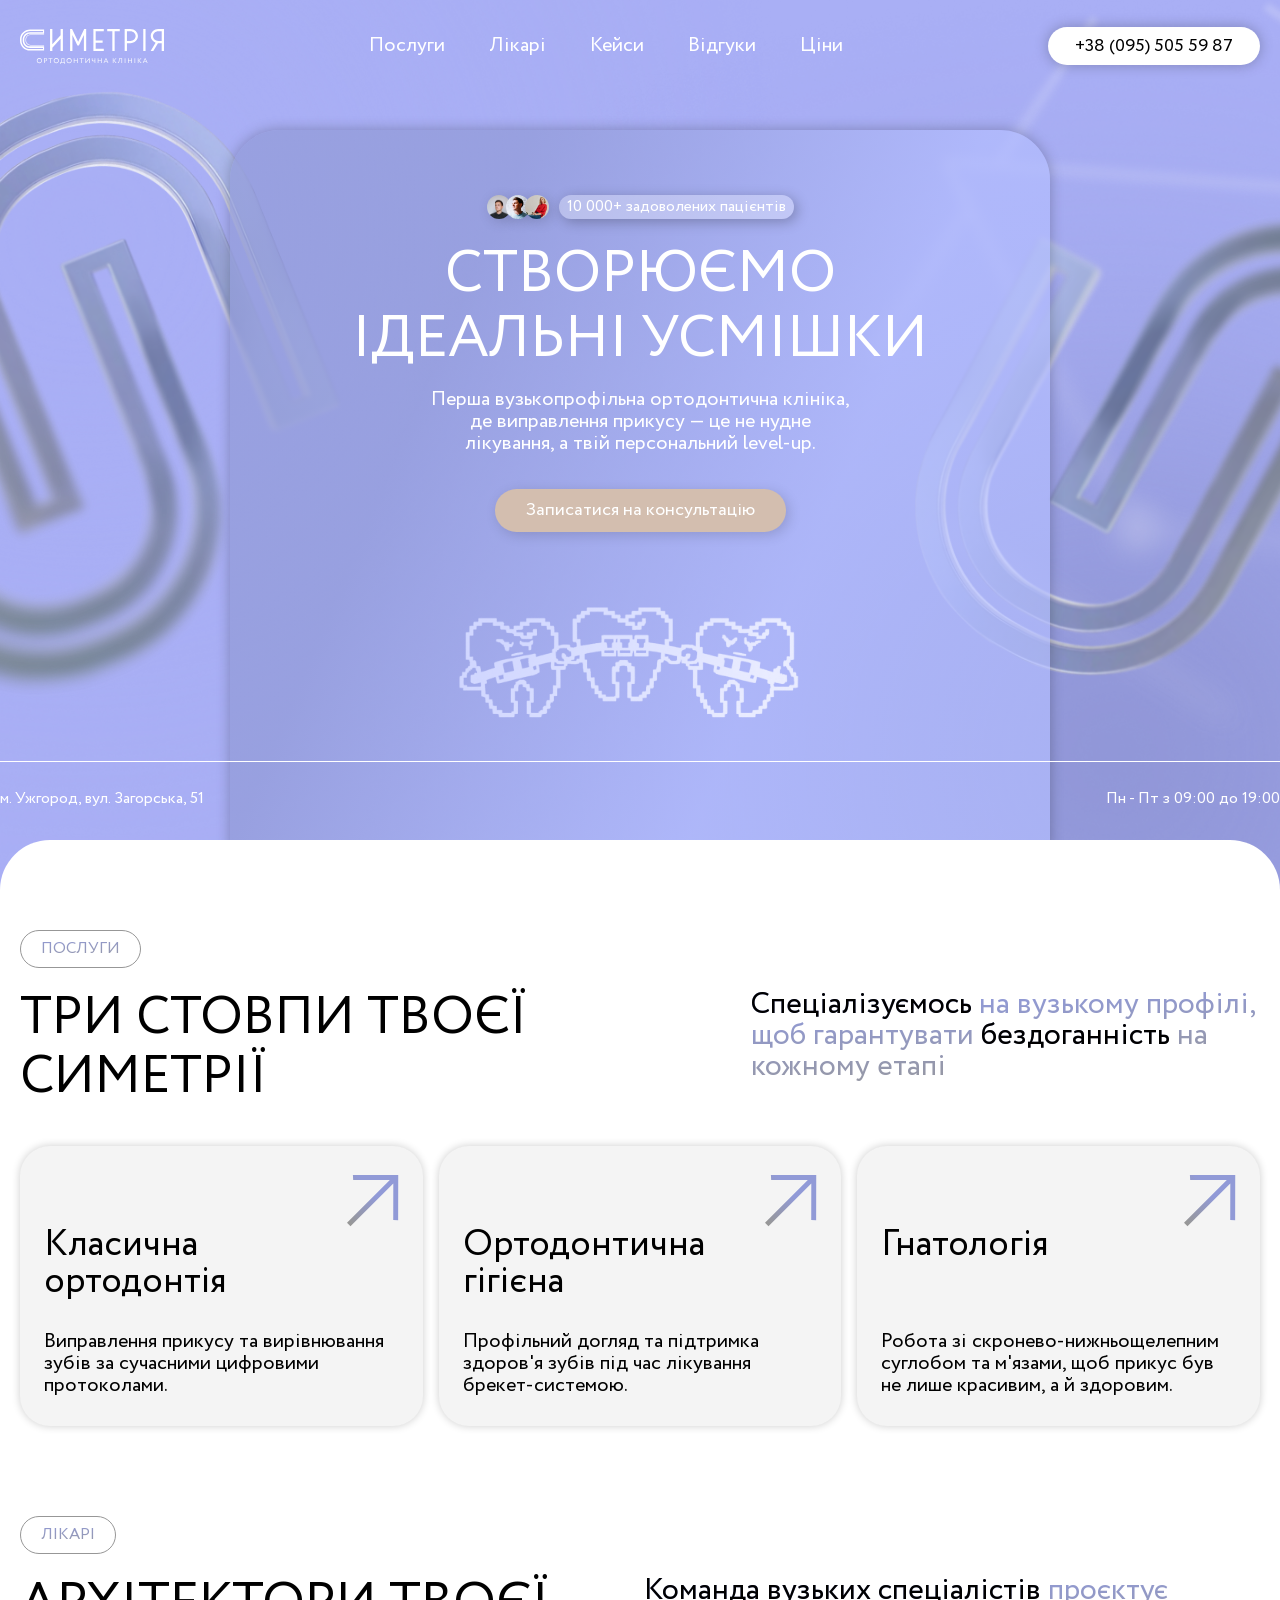
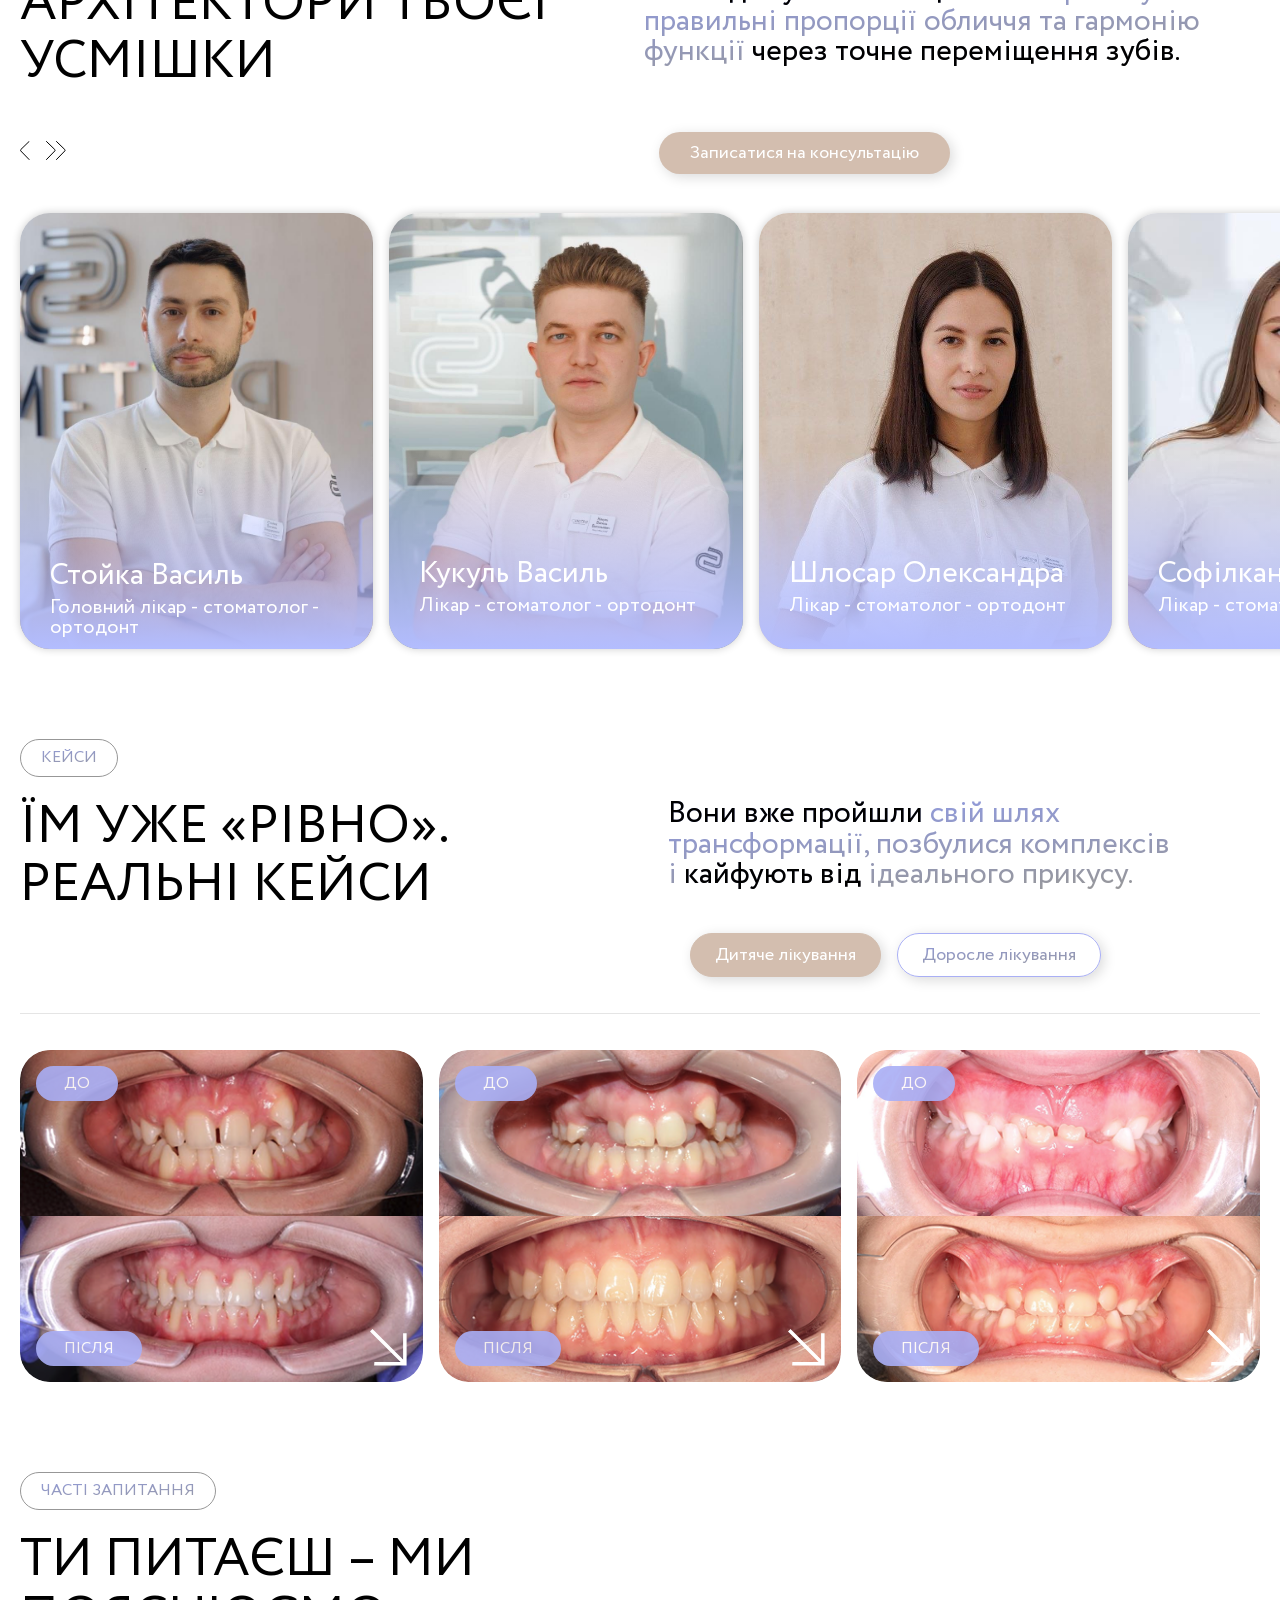
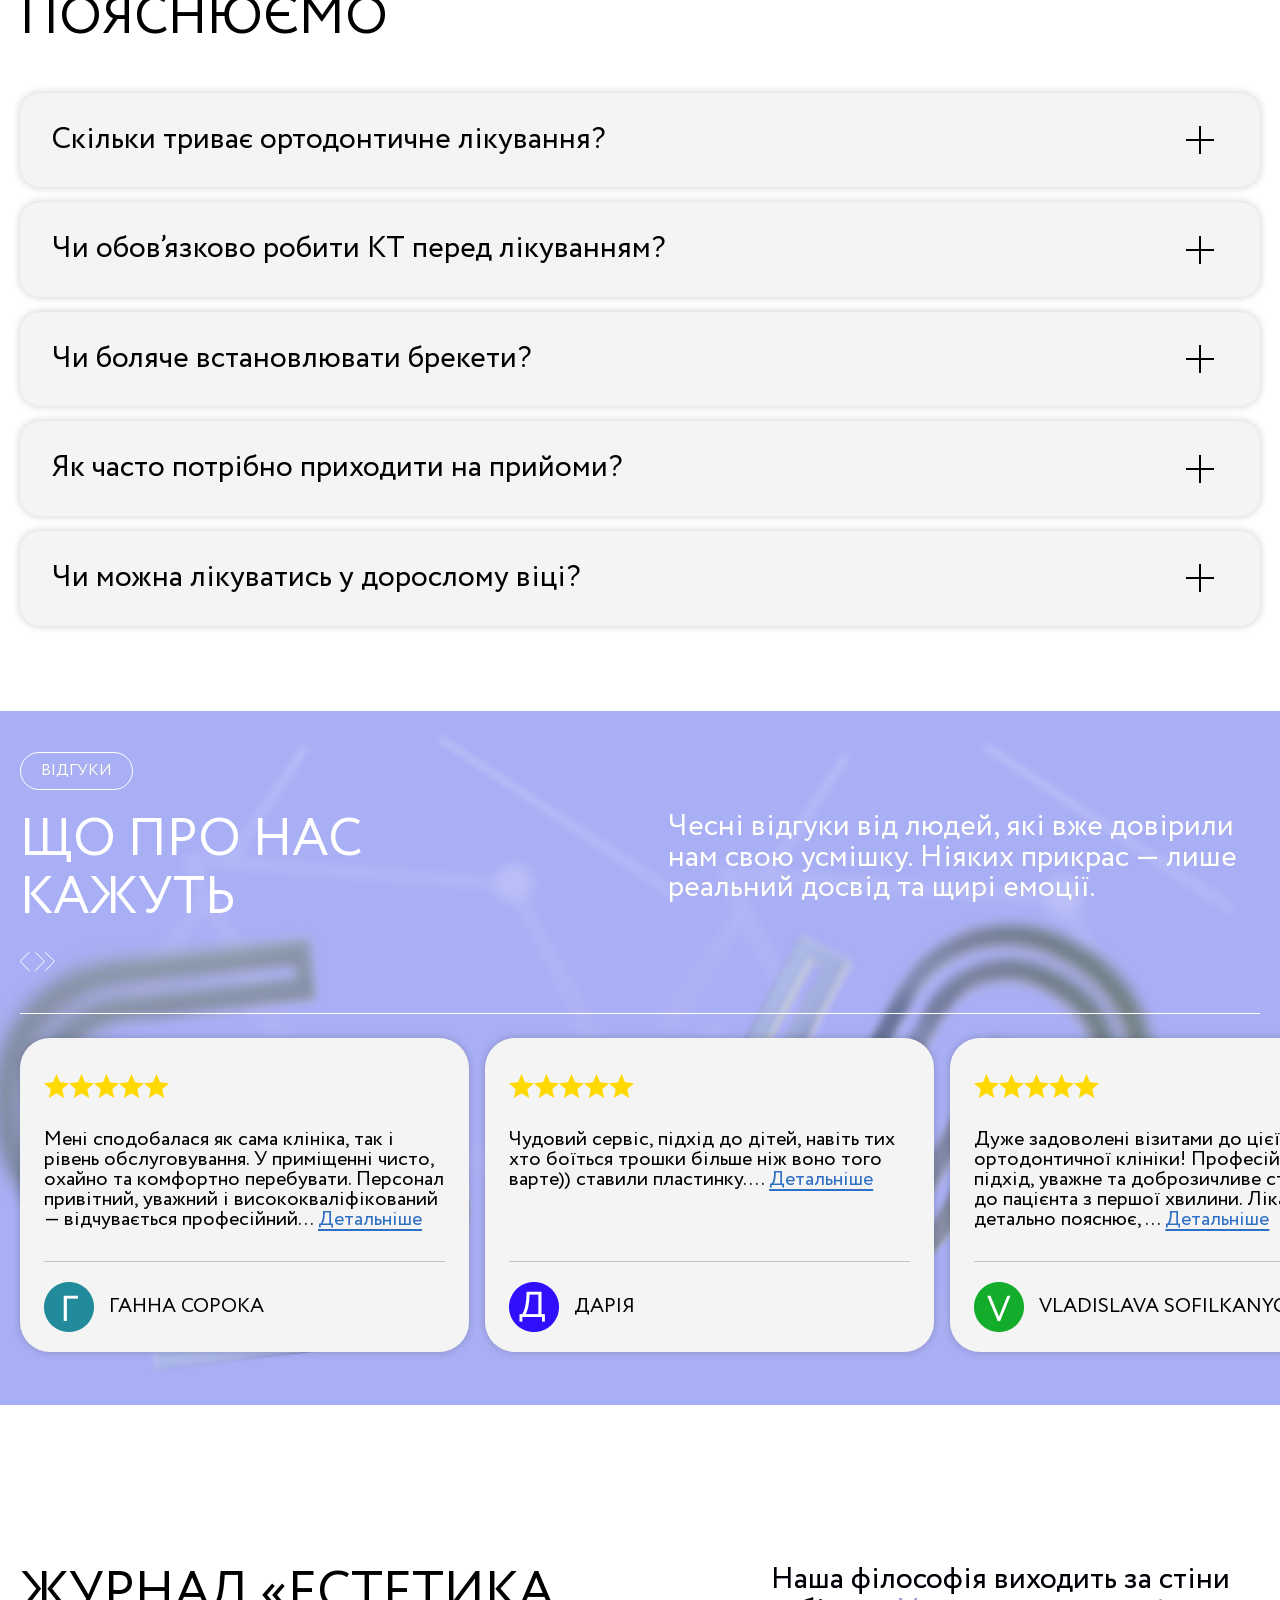
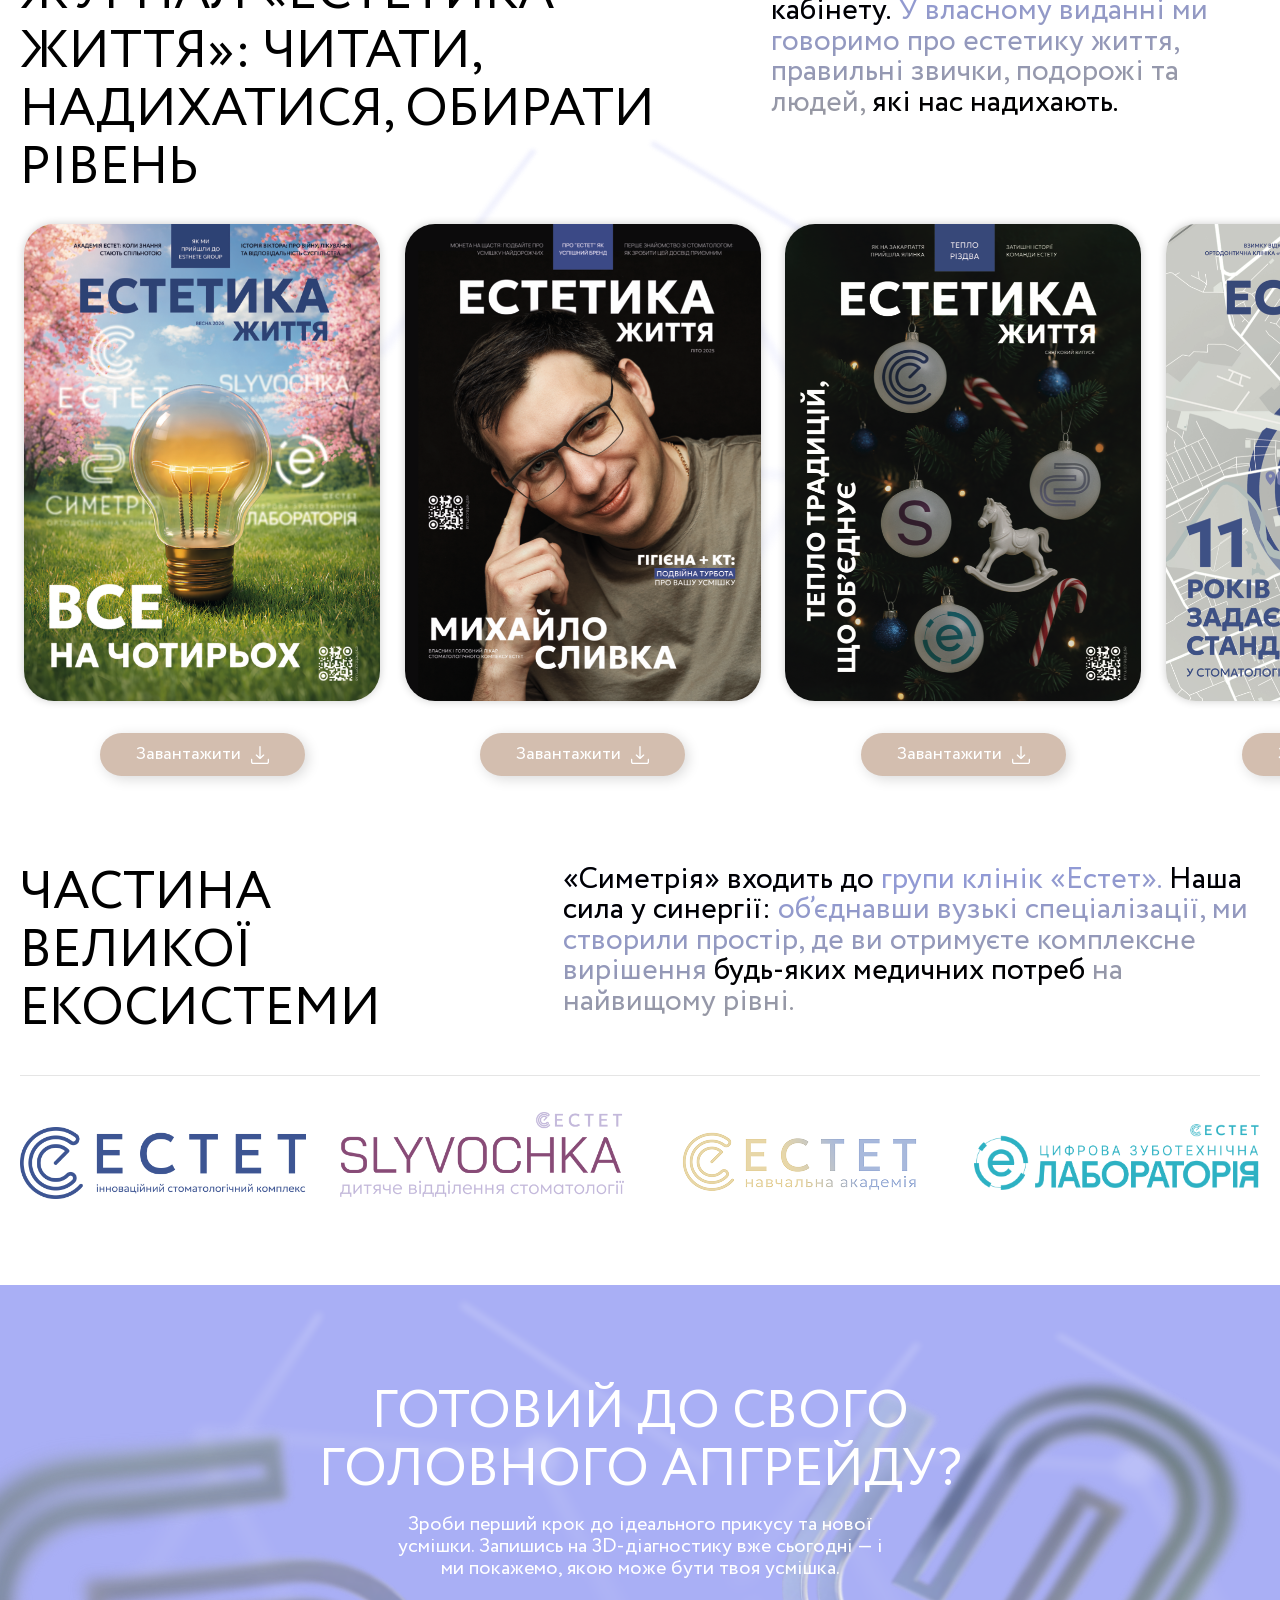
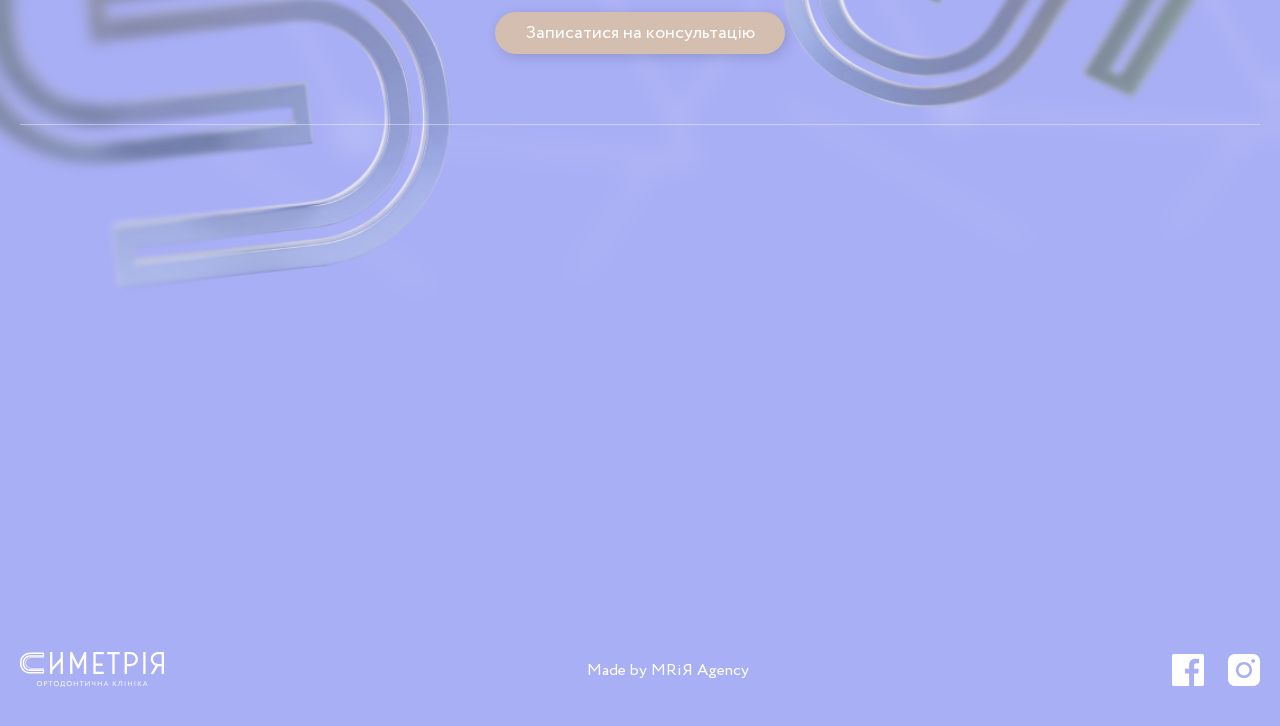
==== index.html @ a703fd83 "Add files via upload" ====
<!doctype html>
<html lang="en">

<head>
	<title>Симетрія | Головна</title>
	<meta charset="UTF-8">
	<meta name="format-detection" content="telephone=no">
	<!-- <style>body{opacity: 0;}</style> -->
	<link rel="stylesheet" href="css/style.min.css?_v=20260526150618">
	<link rel="shortcut icon" href="favicon.ico">
	<!-- <meta name="robots" content="noindex, nofollow"> -->
	<meta name="viewport" content="width=device-width, initial-scale=1.0">
</head>

<body>
	<div class="wrapper">
		<header class="header">
			<div class="header__container">
				<a href="#" class="header__logo">
					<img src="img/logo-header.svg" alt="logo" />
				</a>
				<div class="header__menu menu">
					<button type="button" class="menu__icon icon-menu"><span></span></button>
					<nav class="menu__body">
						<img src="img/header-decor1.png" alt="image" class="menu__decor" />
						<img src="img/header-decor2.png" alt="image" class="menu__decor2" />
						<div class="menu__mob-wrapper">
							<ul class="menu__list">
								<li class="menu__item">
									<a href="#" data-goto=".services" class="menu__link">Послуги</a>
								</li>
								<li class="menu__item">
									<a href="#" data-goto=".doctrs" class="menu__link">Лікарі</a>
								</li>
								<li class="menu__item">
									<a href="#" data-goto=".cases" class="menu__link">Кейси</a>
								</li>
								<li class="menu__item">
									<a href="#" data-goto=".comments" class="menu__link">Відгуки</a>
								</li>
								<li class="menu__item">
									<a href="price.html" class="menu__link">Ціни</a>
								</li>
							</ul>
							<img src="img/teeth.png" alt="image" class="menu__decor3" />
							<div class="menu__info">
								<span>м. Ужгород, вул. Загорська, 51 </span>
								<span>Пн - Пт з 09:00 до 19:00</span>
							</div>
						</div>
					</nav>
				</div>
				<a href="tel:+380955055987" class="header__call">+38 (095) 505 59 87</a>
			</div>
		</header>

		<main class="page">
			<section class="hero">
				<img src="img/hero-decor1-pc.png" alt="image" class="hero__decor1" />
				<img src="img/hero-decor2-pc.png" alt="image" class="hero__decor2" />
				<img src="img/header-decor1.png" alt="image" class="menu__decor" />
				<img src="img/header-decor2.png" alt="image" class="menu__decor2" />
				<div class="hero__container">
					<div class="hero__info info-hero">
						<div class="info-hero__actions">
							<div class="info-hero__icons">
								<img src="img/hero-avatar1.jpg" alt="avatar" class="info-hero__avatars" />
								<img src="img/hero-avatar2.jpg" alt="avatar" class="info-hero__avatars" />
								<img src="img/hero-avatar3.jpg" alt="avatar" class="info-hero__avatars" />
							</div>
							<div class="info-hero__label">
								10 000+ задоволених пацієнтів
							</div>
						</div>
						<div class="hero__titles">
							<h1 class="hero__title">СТворюємо ідеальні усмішки</h1>
							<p class="hero__descriptions">
								Перша вузькопрофільна ортодонтична клініка, де виправлення
								прикусу — це не нудне лікування, а твій персональний level-up.
							</p>
						</div>
						<a href="" data-popup="#popup" class="hero__btn btn">Записатися на консультацію</a>
						<img src="img/teeth.png" alt="image" class="hero__teeth" />
					</div>

					<div class="hero__about">
						<span>м. Ужгород, вул. Загорська, 51 </span>
						<span>Пн - Пт з 09:00 до 19:00</span>
					</div>
				</div>
			</section>
			<section id="services" class="services">
				<div class="services__container">
					<div class="services__titles titles-main">
						<div class="titles-main__left">
							<p class="titles-main__subtitle">ПОСЛУГИ</p>
						</div>
						<div class="titles-main__right">
							<h2 class="titles-main__title">три стовпи твоєї симетрії</h2>
							<p class="titles-main__descriptions services__descriptions">
								<span>Спеціалізуємось</span> на вузькому профілі, щоб
								гарантувати <span>бездоганність</span>
								на кожному етапі
							</p>
						</div>
					</div>
					<div class="services__items">
						<div class="services__item item-services arrow-link">
							<div class="item-services__arrow">
								<svg class="arrow-link__icon" xmlns="http://www.w3.org/2000/svg" width="52" height="52" viewBox="0 0 52 52" fill="none">
									<path class="arrow-link__path" d="M3.48113 51.2381L46.302 8.41716L46.2262 45.045L51.1441 45.3487L51.238 2.47955e-05L5.88932 0.0939077L6.19309 5.01185L42.8209 4.93602L-1.42021e-05 47.7569L3.48113 51.2381Z" />

									<defs>
										<linearGradient id="arrowGradient" x1="48.9893" y1="1.74878" x2="-0.782529" y2="43.7826" gradientUnits="userSpaceOnUse">
											<stop offset="0.429744" stop-color="#919AD7" />
											<stop offset="1" stop-color="#979797" />
										</linearGradient>
									</defs>
								</svg>
							</div>
							<div class="item-services__text">
								<h3 class="item-services__title">Класична ортодонтія</h3>
								<p class="item-services__descriptions">
									Виправлення прикусу та вирівнювання зубів за сучасними
									цифровими протоколами.
								</p>
							</div>
						</div>
						<div class="services__item item-services arrow-link">
							<div class="item-services__arrow">
								<svg class="arrow-link__icon" xmlns="http://www.w3.org/2000/svg" width="52" height="52" viewBox="0 0 52 52" fill="none">
									<path class="arrow-link__path" d="M3.48113 51.2381L46.302 8.41716L46.2262 45.045L51.1441 45.3487L51.238 2.47955e-05L5.88932 0.0939077L6.19309 5.01185L42.8209 4.93602L-1.42021e-05 47.7569L3.48113 51.2381Z" />

									<defs>
										<linearGradient id="arrowGradient" x1="48.9893" y1="1.74878" x2="-0.782529" y2="43.7826" gradientUnits="userSpaceOnUse">
											<stop offset="0.429744" stop-color="#919AD7" />
											<stop offset="1" stop-color="#979797" />
										</linearGradient>
									</defs>
								</svg>
							</div>
							<div class="item-services__text">
								<h3 class="item-services__title">Ортодонтична гігієна</h3>
								<p class="item-services__descriptions">
									Профільний догляд та підтримка здоров'я зубів під час
									лікування брекет-системою.
								</p>
							</div>
						</div>
						<div class="services__item item-services arrow-link">
							<div class="item-services__arrow">
								<svg class="arrow-link__icon" xmlns="http://www.w3.org/2000/svg" width="52" height="52" viewBox="0 0 52 52" fill="none">
									<path class="arrow-link__path" d="M3.48113 51.2381L46.302 8.41716L46.2262 45.045L51.1441 45.3487L51.238 2.47955e-05L5.88932 0.0939077L6.19309 5.01185L42.8209 4.93602L-1.42021e-05 47.7569L3.48113 51.2381Z" />

									<defs>
										<linearGradient id="arrowGradient" x1="48.9893" y1="1.74878" x2="-0.782529" y2="43.7826" gradientUnits="userSpaceOnUse">
											<stop offset="0.429744" stop-color="#919AD7" />
											<stop offset="1" stop-color="#979797" />
										</linearGradient>
									</defs>
								</svg>
							</div>
							<div class="item-services__text">
								<h3 class="item-services__title">Гнатологія</h3>
								<p class="item-services__descriptions">
									Робота зі скронево-нижньощелепним суглобом та м'язами, щоб
									прикус був не лише красивим, а й здоровим.
								</p>
							</div>
						</div>
					</div>
				</div>
			</section>
			<section class="doctrs">
				<div class="doctrs__container">
					<div class="doctrs__titles titles-main">
						<div class="titles-main__left">
							<p class="titles-main__subtitle">ЛІКАРІ</p>
						</div>
						<div class="titles-main__right">
							<h2 class="titles-main__title">Архітектори твоєї усмішки</h2>
							<p class="titles-main__descriptions doctrs__descriptions">
								<span>Команда вузьких спеціалістів</span> проєктує правильні
								пропорції обличчя та гармонію функції
								<span>через точне переміщення зубів.</span>
							</p>
						</div>
					</div>
					<div class="doctrs__actions actions-doctrs">
						<div class="actions-doctrs__navigations">
							<!-- Якщо потрібна навігація (ліворуч/праворуч) -->
							<button type="button" class="doctrs-button-prev slider-btn-prev">
								<svg xmlns="http://www.w3.org/2000/svg" width="10" height="19" viewBox="0 0 10 19" fill="none">
									<path d="M9.08564 18.5L0.783002 9.96014C0.397906 9.56405 0.406955 8.93072 0.803212 8.54579L9.08564 0.5" stroke="black" stroke-linecap="round" />
								</svg>
							</button>
							<button type="button" class="doctrs-button-next slider-btn-next">
								<svg xmlns="http://www.w3.org/2000/svg" width="10" height="19" viewBox="0 0 10 19" fill="none">
									<path d="M0.5 18.5L8.80264 9.96014C9.18773 9.56405 9.17868 8.93072 8.78243 8.54579L0.5 0.5" stroke="black" stroke-linecap="round" />
								</svg>
								<svg xmlns="http://www.w3.org/2000/svg" width="10" height="19" viewBox="0 0 10 19" fill="none">
									<path d="M0.5 18.5L8.80264 9.96014C9.18773 9.56405 9.17868 8.93072 8.78243 8.54579L0.5 0.5" stroke="black" stroke-linecap="round" />
								</svg>
							</button>
						</div>
						<div class="actions-doctrs__btns">
							<a href="" data-popup="#popup" class="actions-doctrs__btn btn">Записатися на консультацію</a>
						</div>
					</div>
					<!-- Оболонка слайдера -->
					<div class="doctrs__slider swiper">
						<!-- Частина слайдера, що рухається -->
						<div class="doctrs__wrapper swiper-wrapper">
							<!-- Слайд -->
							<div class="doctrs__slide slide-doctrs swiper-slide">
								<img src="img/slide-doctrs1.jpg" alt="image" class="slide-doctrs__img" />
								<div class="slide-doctrs__text slide-doctrs__text--bottom">
									<h3 class="slide-doctrs__name">Стойка Василь</h3>
									<p class="slide-doctrs__descriptions">
										Головний лікар - стоматолог - ортодонт
									</p>
								</div>
							</div>
							<!-- Слайд -->
							<div class="doctrs__slide slide-doctrs swiper-slide">
								<img src="img/slide-doctrs2.jpg" alt="image" class="slide-doctrs__img slide-doctrs--top" />
								<div class="slide-doctrs__text">
									<h3 class="slide-doctrs__name">Кукуль Василь</h3>
									<p class="slide-doctrs__descriptions">
										Лікар - стоматолог - ортодонт
									</p>
								</div>
							</div>
							<!-- Слайд -->
							<div class="doctrs__slide slide-doctrs swiper-slide">
								<img src="img/slide-doctrs3.jpg" alt="image" class="slide-doctrs__img slide-doctrs--scaled" />
								<div class="slide-doctrs__text">
									<h3 class="slide-doctrs__name">Шлосар Олександра</h3>
									<p class="slide-doctrs__descriptions">
										Лікар - стоматолог - ортодонт
									</p>
								</div>
							</div>
							<!-- Слайд -->
							<div class="doctrs__slide slide-doctrs swiper-slide">
								<img src="img/slide-doctrs4.jpg" alt="image" class="slide-doctrs__img slide-doctrs--scaled" />
								<div class="slide-doctrs__text">
									<h3 class="slide-doctrs__name">Софілканич Каміла</h3>
									<p class="slide-doctrs__descriptions">Лікар - стоматолог</p>
								</div>
							</div>
						</div>
					</div>
				</div>
			</section>
			<section class="cases">
				<div class="cases__container">
					<div class="cases__titles titles-main">
						<div class="titles-main__left">
							<p class="titles-main__subtitle">КЕЙСИ</p>
						</div>
						<div class="titles-main__right">
							<h2 class="titles-main__title">
								ЇМ уЖЕ «РІВНО». РЕАЛЬНІ КЕЙСИ
							</h2>
							<p class="titles-main__descriptions cases__descriptions">
								<span>Вони вже пройшли</span> свій шлях трансформації,
								позбулися комплексів <br />
								і <span>кайфують від</span> ідеального прикусу.
							</p>
						</div>
					</div>

					<div class="cases__actions actions-cases">
						<div class="actions-cases__navigations">
							<button type="button" class="cases-button-prev slider-btn-prev">
								<svg xmlns="http://www.w3.org/2000/svg" width="10" height="19" viewBox="0 0 10 19" fill="none">
									<path d="M9.08564 18.5L0.783002 9.96014C0.397906 9.56405 0.406955 8.93072 0.803212 8.54579L9.08564 0.5" stroke="black" stroke-linecap="round" />
								</svg>
							</button>
							<button type="button" class="cases-button-next slider-btn-next">
								<svg xmlns="http://www.w3.org/2000/svg" width="10" height="19" viewBox="0 0 10 19" fill="none">
									<path d="M0.5 18.5L8.80264 9.96014C9.18773 9.56405 9.17868 8.93072 8.78243 8.54579L0.5 0.5" stroke="black" stroke-linecap="round" />
								</svg>
								<svg xmlns="http://www.w3.org/2000/svg" width="10" height="19" viewBox="0 0 10 19" fill="none">
									<path d="M0.5 18.5L8.80264 9.96014C9.18773 9.56405 9.17868 8.93072 8.78243 8.54579L0.5 0.5" stroke="black" stroke-linecap="round" />
								</svg>
							</button>

							<button type="button" class="cases-button-prev2 slider-btn-prev">
								<svg xmlns="http://www.w3.org/2000/svg" width="10" height="19" viewBox="0 0 10 19" fill="none">
									<path d="M9.08564 18.5L0.783002 9.96014C0.397906 9.56405 0.406955 8.93072 0.803212 8.54579L9.08564 0.5" stroke="black" stroke-linecap="round" />
								</svg>
							</button>
							<button type="button" class="cases-button-next2 slider-btn-next">
								<svg xmlns="http://www.w3.org/2000/svg" width="10" height="19" viewBox="0 0 10 19" fill="none">
									<path d="M0.5 18.5L8.80264 9.96014C9.18773 9.56405 9.17868 8.93072 8.78243 8.54579L0.5 0.5" stroke="black" stroke-linecap="round" />
								</svg>
								<svg xmlns="http://www.w3.org/2000/svg" width="10" height="19" viewBox="0 0 10 19" fill="none">
									<path d="M0.5 18.5L8.80264 9.96014C9.18773 9.56405 9.17868 8.93072 8.78243 8.54579L0.5 0.5" stroke="black" stroke-linecap="round" />
								</svg>
							</button>
						</div>
						<div class="actions-cases__tabs">
							<button class="actions-cases__tab btn-blue _active" data-tab="kids">
								Дитяче лікування
							</button>
							<button class="actions-cases__tab btn-blue" data-tab="adults">
								Доросле лікування
							</button>
						</div>
					</div>

					<div class="cases__slider-wrap" data-slider="adults">
						<div class="cases__slider2 swiper">
							<div class="cases__wrapper2 swiper-wrapper">
								<div class="cases__slide slide-cases swiper-slide">
									<div class="slide-cases__front">
										<div class="slide-cases__top top-cases">
											<span class="top-cases__label"> до </span>
											<img src="img/cases-adult-img-top1.png" alt="image" class="top-cases__img" />
										</div>
										<div class="slide-cases__bottom bottom-cases">
											<span class="bottom-cases__label"> Після </span>
											<img src="img/cases-adult-img-bot1.png" alt="image" class="bottom-cases__img" />
										</div>
										<svg class="slide-cases__bnt" xmlns="http://www.w3.org/2000/svg" width="37" height="37" viewBox="0 0 37 37" fill="none">
											<path d="M6.61455e-06 2.49708L30.5864 33.0834L4.36949 33.0834L4.14477 36.604L36.6038 36.604L36.6038 4.14499L33.0832 4.36971L33.0832 30.5866L2.49685 0.000233451L6.61455e-06 2.49708Z" fill="white" />
										</svg>
									</div>
									<div class="slide-cases__hovered hovered-cases">
										<h3 class="hovered-cases__title">
											Ортодонтичне лікування
										</h3>
										<div class="hovered-cases__text">
											<p class="hovered-cases__subtitle">
												Термін лікування: 2 роки
											</p>
											<p class="hovered-cases__description">
												Катерина, 26 років на момент звернення. Скарги:
												неестетична усмішка. Об’єктивно: дистальний прикус,
												скупченість зубів та часткова адентія. План лікування
												передбачав ортодонтичну підготовку до імплантації.
												Проведено лікування брекет-системою на обидві щелепи,
												що дозволило вирівняти зуби, скоригувати прикус та
												створити необхідний простір для подальшого
												протезування.
											</p>
										</div>
									</div>
								</div>
								<div class="cases__slide slide-cases swiper-slide">
									<div class="slide-cases__front">
										<div class="slide-cases__top top-cases">
											<span class="top-cases__label"> до </span>
											<img src="img/cases-adult-img-top2.png" alt="image" class="top-cases__img" />
										</div>
										<div class="slide-cases__bottom bottom-cases">
											<span class="bottom-cases__label"> Після </span>
											<img src="img/cases-adult-img-bot2.png" alt="image" class="bottom-cases__img" />
										</div>
										<svg class="slide-cases__bnt" xmlns="http://www.w3.org/2000/svg" width="37" height="37" viewBox="0 0 37 37" fill="none">
											<path d="M6.61455e-06 2.49708L30.5864 33.0834L4.36949 33.0834L4.14477 36.604L36.6038 36.604L36.6038 4.14499L33.0832 4.36971L33.0832 30.5866L2.49685 0.000233451L6.61455e-06 2.49708Z" fill="white" />
										</svg>
									</div>
									<div class="slide-cases__hovered hovered-cases">
										<h3 class="hovered-cases__title">
											Ортодонтичне лікування
										</h3>
										<div class="hovered-cases__text">
											<p class="hovered-cases__subtitle">
												Термін лікування: 36 місяців
											</p>
											<p class="hovered-cases__description">
												Тетяна, 25 років на момент звернення. Скарги: нерівне
												положення зубів, неестетична усмішка. Об’єктивно:
												зубо-альвеолярний II клас, дистальний прикус,
												скупченість зубів на верхній та нижній щелепі,
												лінгвальне положення 35 та 45 зубів. Проведено
												ортодонтичне лікування брекет-системою на обидві
												щелепи із застосуванням додаткових ортодонтичних
												елементів.
											</p>
										</div>
									</div>
								</div>
								<div class="cases__slide slide-cases swiper-slide">
									<div class="slide-cases__front">
										<div class="slide-cases__top top-cases">
											<span class="top-cases__label"> до </span>
											<img src="img/cases-adult-img-top3.png" alt="image" class="top-cases__img" />
										</div>
										<div class="slide-cases__bottom bottom-cases">
											<span class="bottom-cases__label"> Після </span>
											<img src="img/cases-adult-img-bot3.png" alt="image" class="bottom-cases__img" />
										</div>
										<svg class="slide-cases__bnt" xmlns="http://www.w3.org/2000/svg" width="37" height="37" viewBox="0 0 37 37" fill="none">
											<path d="M6.61455e-06 2.49708L30.5864 33.0834L4.36949 33.0834L4.14477 36.604L36.6038 36.604L36.6038 4.14499L33.0832 4.36971L33.0832 30.5866L2.49685 0.000233451L6.61455e-06 2.49708Z" fill="white" />
										</svg>
									</div>
									<div class="slide-cases__hovered hovered-cases">
										<h3 class="hovered-cases__title">
											Ортодонтичне лікування
										</h3>
										<div class="hovered-cases__text">
											<p class="hovered-cases__subtitle">
												Термін лікування: 28 місяців
											</p>
											<p class="hovered-cases__description">
												Ніколь, 17 років на момент звернення. Скарги: нерівне
												положення зубів. Об’єктивно: первинна адентія 12 та 22
												зубів, скупченість зубів на нижній щелепі. Проведено
												ортодонтичне лікування брекет-системою на обидві
												щелепи з попереднім видаленням 34 та 44 зубів.
											</p>
										</div>
									</div>
								</div>
							</div>
						</div>
					</div>

					<div class="cases__slider-wrap _active" data-slider="kids">
						<div class="cases__slider swiper">
							<div class="cases__wrapper swiper-wrapper">
								<div class="cases__slide slide-cases swiper-slide">
									<div class="slide-cases__front">
										<div class="slide-cases__top top-cases">
											<span class="top-cases__label"> до </span>
											<img src="img/cases-kids-img-top1.png" alt="image" class="top-cases__img" />
										</div>
										<div class="slide-cases__bottom bottom-cases">
											<span class="bottom-cases__label"> Після </span>
											<img src="img/cases-kids-img-bot1.png" alt="image" class="bottom-cases__img" />
										</div>
										<svg class="slide-cases__bnt" xmlns="http://www.w3.org/2000/svg" width="37" height="37" viewBox="0 0 37 37" fill="none">
											<path d="M6.61455e-06 2.49708L30.5864 33.0834L4.36949 33.0834L4.14477 36.604L36.6038 36.604L36.6038 4.14499L33.0832 4.36971L33.0832 30.5866L2.49685 0.000233451L6.61455e-06 2.49708Z" fill="white" />
										</svg>
									</div>
									<div class="slide-cases__hovered hovered-cases">
										<h3 class="hovered-cases__title">
											Ортодонтичне лікування
										</h3>
										<div class="hovered-cases__text">
											<p class="hovered-cases__subtitle">
												Термін лікування: 2 роки
											</p>
											<p class="hovered-cases__description">
												Іван, 13 років на момент звернення. Скарги: нерівне
												положення зубів, прорізування зубів «у два ряди».
												Об’єктивно: звуження зубних дуг верхньої та нижньої
												щелеп, скупченість зубів, вестибулярне положення 13 та
												23 зубів. Проведено ортодонтичне лікування
												брекет-системою на обидві щелепи.
											</p>
										</div>
									</div>
								</div>
								<div class="cases__slide slide-cases swiper-slide">
									<div class="slide-cases__front">
										<div class="slide-cases__top top-cases">
											<span class="top-cases__label"> до </span>
											<img src="img/cases-kids-img-top2.png" alt="image" class="top-cases__img" />
										</div>
										<div class="slide-cases__bottom bottom-cases">
											<span class="bottom-cases__label"> Після </span>
											<img src="img/cases-kids-img-bot2.png" alt="image" class="bottom-cases__img" />
										</div>
										<svg class="slide-cases__bnt" xmlns="http://www.w3.org/2000/svg" width="37" height="37" viewBox="0 0 37 37" fill="none">
											<path d="M6.61455e-06 2.49708L30.5864 33.0834L4.36949 33.0834L4.14477 36.604L36.6038 36.604L36.6038 4.14499L33.0832 4.36971L33.0832 30.5866L2.49685 0.000233451L6.61455e-06 2.49708Z" fill="white" />
										</svg>
									</div>
									<div class="slide-cases__hovered hovered-cases">
										<h3 class="hovered-cases__title">
											Ортодонтичне лікування
										</h3>
										<div class="hovered-cases__text">
											<p class="hovered-cases__subtitle">
												Термін лікування: 3 роки
											</p>
											<p class="hovered-cases__description">
												Джульєта, 13 років на момент звернення. Скарги:
												нерівне положення зубів, відсутність прорізування
												ікла. Об’єктивно: зубо-альвеолярний дистальний прикус,
												виражена скупченість зубів, ретенція ікла справа,
												супраоклюзія ікла зліва, піднебінне положення
												латерального різця. Проведено ортодонтичне лікування
												брекет-системою на обидві щелепи з попереднім
												видаленням премолярів на верхній щелепі.
											</p>
										</div>
									</div>
								</div>
								<div class="cases__slide slide-cases swiper-slide">
									<div class="slide-cases__front">
										<div class="slide-cases__top top-cases">
											<span class="top-cases__label"> до </span>
											<img src="img/cases-kids-img-top3.png" alt="image" class="top-cases__img" />
										</div>
										<div class="slide-cases__bottom bottom-cases">
											<span class="bottom-cases__label"> Після </span>
											<img src="img/cases-kids-img-bot3.png" alt="image" class="bottom-cases__img" />
										</div>
										<svg class="slide-cases__bnt" xmlns="http://www.w3.org/2000/svg" width="37" height="37" viewBox="0 0 37 37" fill="none">
											<path d="M6.61455e-06 2.49708L30.5864 33.0834L4.36949 33.0834L4.14477 36.604L36.6038 36.604L36.6038 4.14499L33.0832 4.36971L33.0832 30.5866L2.49685 0.000233451L6.61455e-06 2.49708Z" fill="white" />
										</svg>
									</div>
									<div class="slide-cases__hovered hovered-cases">
										<h3 class="hovered-cases__title">
											Ортодонтичне лікування
										</h3>
										<div class="hovered-cases__text">
											<p class="hovered-cases__subtitle">
												Термін лікування: 12 місяців
											</p>
											<p class="hovered-cases__description">
												Матвій, 6,5 років на момент звернення. Скарги:
												неправильний прикус. Об’єктивно: звуження верхньої
												щелепи, функціональне зміщення нижньої щелепи вперед,
												зворотне різцеве перекриття, мезіальний прикус.
												Проведено ортодонтичне лікування, спрямоване на
												розширення верхньої щелепи, зміну нахилу верхніх
												фронтальних зубів та підвищення висоти прикусу.
											</p>
										</div>
									</div>
								</div>
							</div>
						</div>
					</div>
				</div>
			</section>
			<section class="faq">
				<div class="faq__container">
					<div class="cases__titles titles-main">
						<div class="titles-main__left">
							<p class="titles-main__subtitle">ЧАСТІ ЗАПИТАННЯ</p>
						</div>
						<div class="titles-main__right">
							<h2 class="titles-main__title">Ти питаєш – ми пояснюємо</h2>
							<p class="titles-main__descriptions cases__descriptions"></p>
						</div>
					</div>
					<div data-spollers data-one-spoller class="spollers">
						<details class="spollers__item">
							<summary class="spollers__title">
								<span>Скільки триває ортодонтичне лікування?</span>
							</summary>
							<div class="spollers__body">
								У середньому 12–24 місяці. Термін залежить від складності
								випадку та дисципліни пацієнта.
							</div>
						</details>
						<details class="spollers__item">
							<summary class="spollers__title">
								<span>Чи обов’язково робити КТ перед лікуванням?</span>
							</summary>
							<div class="spollers__body">
								Так. КТ дозволяє оцінити стан коренів і кісткової тканини та
								скласти точний план лікування.
							</div>
						</details>
						<details class="spollers__item">
							<summary class="spollers__title">
								<span>Чи боляче встановлювати брекети?</span>
							</summary>
							<div class="spollers__body">
								Процедура безболісна. У перші 3–5 днів можливий дискомфорт —
								це нормальна адаптація.
							</div>
						</details>
						<details class="spollers__item">
							<summary class="spollers__title">
								<span>Як часто потрібно приходити на прийоми?</span>
							</summary>
							<div class="spollers__body">
								У середньому раз на 4–6 тижнів.
							</div>
						</details>
						<details class="spollers__item">
							<summary class="spollers__title">
								<span>Чи можна лікуватись у дорослому віці?</span>
							</summary>
							<div class="spollers__body">
								Так. Ортодонтичне лікування ефективне у будь-якому віці.
							</div>
						</details>
					</div>
				</div>
			</section>
			<section class="comments">
				<img src="img/comments-decor.png" alt="image" class="comments__decor" />
				<img src="img/comments-decor2.png" alt="image" class="comments__decor2" />
				<div class="comments__container">
					<div class="comments__titles titles-main">
						<div class="titles-main__left">
							<p class="titles-main__subtitle white-label">ВІДГУКИ</p>
						</div>
						<div class="titles-main__right">
							<h2 class="titles-main__title white">Що про нас кажуть</h2>
							<p class="titles-main__descriptions comments__descriptions">
								<span class="white">Чесні відгуки від людей, які вже довірили нам свою усмішку.
									Ніяких прикрас — лише реальний досвід та щирі емоції.</span>
							</p>
						</div>
					</div>
					<div class="comments__actions actions-cases">
						<div class="actions-cases__navigations">
							<button type="button" class="comments-button-prev slider-btn-prev">
								<svg xmlns="http://www.w3.org/2000/svg" width="10" height="19" viewBox="0 0 10 19" fill="none">
									<path d="M9.08564 18.5L0.783002 9.96014C0.397906 9.56405 0.406955 8.93072 0.803212 8.54579L9.08564 0.5" stroke="white" stroke-linecap="round" />
								</svg>
							</button>
							<button type="button" class="comments-button-next slider-btn-next">
								<svg xmlns="http://www.w3.org/2000/svg" width="10" height="19" viewBox="0 0 10 19" fill="none">
									<path d="M0.5 18.5L8.80264 9.96014C9.18773 9.56405 9.17868 8.93072 8.78243 8.54579L0.5 0.5" stroke="white" stroke-linecap="round" />
								</svg>
								<svg xmlns="http://www.w3.org/2000/svg" width="10" height="19" viewBox="0 0 10 19" fill="none">
									<path d="M0.5 18.5L8.80264 9.96014C9.18773 9.56405 9.17868 8.93072 8.78243 8.54579L0.5 0.5" stroke="white" stroke-linecap="round" />
								</svg>
							</button>
						</div>
						<div class="actions-cases__tabs"></div>
					</div>
					<div class="comments__slider swiper">
						<div class="comments__wrapper swiper-wrapper">
							<div class="comments__slide slide-comments swiper-slide">
								<div class="slide-comments__top top-comments">
									<div class="top-comments__stars">
										<img src="img/star.svg" alt="star" class="top-comments__star" />
										<img src="img/star.svg" alt="star" class="top-comments__star" />
										<img src="img/star.svg" alt="star" class="top-comments__star" />
										<img src="img/star.svg" alt="star" class="top-comments__star" />
										<img src="img/star.svg" alt="star" class="top-comments__star" />
									</div>
									<p class="top-comments__descriptions">
										Мені сподобалася як сама клініка, так і рівень
										обслуговування. У приміщенні чисто, охайно та комфортно
										перебувати. Персонал привітний, уважний і
										висококваліфікований — відчувається професійний...
										<a target="_blank" href="https://www.google.com/search?client=safari&hs=Z8vp&sca_esv=6edb749f8041621c&hl=uk-ua&sxsrf=ANbL-n5-ZaU2POKDN2T9WIAtJrNBLfCXPA:1779457859431&uds=[base64]&q=%D0%A1%D0%B8%D0%BC%D0%B5%D1%82%D1%80%D1%96%D1%8F+-+%D0%BE%D1%80%D1%82%D0%BE%D0%B4%D0%BE%D0%BD%D1%82%D0%B8%D1%87%D0%BD%D0%B0+%D0%BA%D0%BB%D1%96%D0%BD%D1%96%D0%BA%D0%B0+%D0%92%D1%96%D0%B4%D0%B3%D1%83%D0%BA%D0%B8&si=[base64]%3D%3D&sa=X&ved=2ahUKEwj0t-mMhc2UAxXz8LsIHanQDdEQ_4MLegQILRAO&biw=1707&bih=898&dpr=1.5" class="top-comments__more">Детальніше</a>
									</p>
								</div>
								<div class="slide-comments__bottom bottom-comments">
									<img src="img/comments-avatar.png" alt="image" class="bottom-comments__avatar" />
									<p class="bottom-comments__name">ГАННА СОРОКА</p>
								</div>
							</div>
							<div class="comments__slide slide-comments swiper-slide">
								<div class="slide-comments__top top-comments">
									<div class="top-comments__stars">
										<img src="img/star.svg" alt="star" class="top-comments__star" />
										<img src="img/star.svg" alt="star" class="top-comments__star" />
										<img src="img/star.svg" alt="star" class="top-comments__star" />
										<img src="img/star.svg" alt="star" class="top-comments__star" />
										<img src="img/star.svg" alt="star" class="top-comments__star" />
									</div>
									<p class="top-comments__descriptions">
										Чудовий сервіс, підхід до дітей, навіть тих хто боїться
										трошки більше ніж воно того варте)) ставили пластинку....
										<a target="_blank" href="https://www.google.com/search?client=safari&hs=Z8vp&sca_esv=6edb749f8041621c&hl=uk-ua&sxsrf=ANbL-n5-ZaU2POKDN2T9WIAtJrNBLfCXPA:1779457859431&uds=[base64]&q=%D0%A1%D0%B8%D0%BC%D0%B5%D1%82%D1%80%D1%96%D1%8F+-+%D0%BE%D1%80%D1%82%D0%BE%D0%B4%D0%BE%D0%BD%D1%82%D0%B8%D1%87%D0%BD%D0%B0+%D0%BA%D0%BB%D1%96%D0%BD%D1%96%D0%BA%D0%B0+%D0%92%D1%96%D0%B4%D0%B3%D1%83%D0%BA%D0%B8&si=[base64]%3D%3D&sa=X&ved=2ahUKEwj0t-mMhc2UAxXz8LsIHanQDdEQ_4MLegQILRAO&biw=1707&bih=898&dpr=1.5" class="top-comments__more">Детальніше</a>
									</p>
								</div>
								<div class="slide-comments__bottom bottom-comments">
									<img src="img/comments-avatar2.png" alt="image" class="bottom-comments__avatar" />
									<p class="bottom-comments__name">ДАРІЯ</p>
								</div>
							</div>
							<div class="comments__slide slide-comments swiper-slide">
								<div class="slide-comments__top top-comments">
									<div class="top-comments__stars">
										<img src="img/star.svg" alt="star" class="top-comments__star" />
										<img src="img/star.svg" alt="star" class="top-comments__star" />
										<img src="img/star.svg" alt="star" class="top-comments__star" />
										<img src="img/star.svg" alt="star" class="top-comments__star" />
										<img src="img/star.svg" alt="star" class="top-comments__star" />
									</div>
									<p class="top-comments__descriptions">
										Дуже задоволені візитами до цієї ортодонтичної клініки!
										Професійний підхід, уважне та доброзичливе ставлення до
										пацієнта з першої хвилини. Лікар все детально пояснює, ...
										<a target="_blank" href="https://www.google.com/search?client=safari&hs=Z8vp&sca_esv=6edb749f8041621c&hl=uk-ua&sxsrf=ANbL-n5-ZaU2POKDN2T9WIAtJrNBLfCXPA:1779457859431&uds=[base64]&q=%D0%A1%D0%B8%D0%BC%D0%B5%D1%82%D1%80%D1%96%D1%8F+-+%D0%BE%D1%80%D1%82%D0%BE%D0%B4%D0%BE%D0%BD%D1%82%D0%B8%D1%87%D0%BD%D0%B0+%D0%BA%D0%BB%D1%96%D0%BD%D1%96%D0%BA%D0%B0+%D0%92%D1%96%D0%B4%D0%B3%D1%83%D0%BA%D0%B8&si=[base64]%3D%3D&sa=X&ved=2ahUKEwj0t-mMhc2UAxXz8LsIHanQDdEQ_4MLegQILRAO&biw=1707&bih=898&dpr=1.5" class="top-comments__more">Детальніше</a>
									</p>
								</div>
								<div class="slide-comments__bottom bottom-comments">
									<img src="img/comments-avatar3.png" alt="image" class="bottom-comments__avatar" />
									<p class="bottom-comments__name">VLADISLAVA SOFILKANYCH</p>
								</div>
							</div>
							<div class="comments__slide slide-comments swiper-slide">
								<div class="slide-comments__top top-comments">
									<div class="top-comments__stars">
										<img src="img/star.svg" alt="star" class="top-comments__star" />
										<img src="img/star.svg" alt="star" class="top-comments__star" />
										<img src="img/star.svg" alt="star" class="top-comments__star" />
										<img src="img/star.svg" alt="star" class="top-comments__star" />
										<img src="img/star.svg" alt="star" class="top-comments__star" />
									</div>
									<p class="top-comments__descriptions">
										Візит пройшов відповідно, на прийомі були двоє дітей у
										ортодонта! Консультація та лікування задоволені!...
										<a target="_blank" href="https://www.google.com/search?client=safari&hs=Z8vp&sca_esv=6edb749f8041621c&hl=uk-ua&sxsrf=ANbL-n5-ZaU2POKDN2T9WIAtJrNBLfCXPA:1779457859431&uds=[base64]&q=%D0%A1%D0%B8%D0%BC%D0%B5%D1%82%D1%80%D1%96%D1%8F+-+%D0%BE%D1%80%D1%82%D0%BE%D0%B4%D0%BE%D0%BD%D1%82%D0%B8%D1%87%D0%BD%D0%B0+%D0%BA%D0%BB%D1%96%D0%BD%D1%96%D0%BA%D0%B0+%D0%92%D1%96%D0%B4%D0%B3%D1%83%D0%BA%D0%B8&si=[base64]%3D%3D&sa=X&ved=2ahUKEwj0t-mMhc2UAxXz8LsIHanQDdEQ_4MLegQILRAO&biw=1707&bih=898&dpr=1.5" class="top-comments__more">Детальніше</a>
									</p>
								</div>
								<div class="slide-comments__bottom bottom-comments">
									<img src="img/comments-avatar4.png" alt="image" class="bottom-comments__avatar" />
									<p class="bottom-comments__name">НЕЛЯ КУЦИН</p>
								</div>
							</div>
						</div>
					</div>
				</div>
			</section>
			<section class="posters">
				<div class="posters__container">
					<img src="img/poster-bg.png" alt="image" class="posters__bg" />
					<div class="posters__titles titles-main">
						<div class="titles-main__left">
							<p class="titles-main__subtitle white-label"></p>
						</div>
						<div class="titles-main__right">
							<h2 class="titles-main__title posters__title">
								ЖУРНАЛ «ЕСТЕТика життя»: ЧИТАТИ, НАДИХАТИСЯ, обирати рівень
							</h2>
							<p class="titles-main__descriptions posters__descriptions">
								<span>Наша філософія виходить за стіни кабінету.</span> У
								власному виданні ми говоримо про естетику життя, правильні
								звички, подорожі та людей, <span>які нас надихають.</span>
							</p>
						</div>
					</div>
					<div class="posters__slider swiper">
						<div class="posters__wrapper swiper-wrapper">
							<div class="posters__slide slide-posters swiper-slide">
								<img src="img/magazin-poster.png" alt="magazin" class="slide-posters__magazin" />
								<a href="img/magazin.pdf" download class="slide-posters__btn">
									<span>Завантажити</span>
									<img src="img/download-btn.svg" alt="Image" />
								</a>
							</div>
							<div class="posters__slide slide-posters swiper-slide">
								<img src="img/magazin-poster2.png" alt="magazin" class="slide-posters__magazin" />
								<a href="img/magazin2.pdf" download class="slide-posters__btn">
									<span>Завантажити</span>
									<img src="img/download-btn.svg" alt="Image" />
								</a>
							</div>
							<div class="posters__slide slide-posters swiper-slide">
								<img src="img/magazin-poster3.png" alt="magazin" class="slide-posters__magazin" />
								<a href="img/magazin3.pdf" download class="slide-posters__btn">
									<span>Завантажити</span>
									<img src="img/download-btn.svg" alt="Image" />
								</a>
							</div>
							<div class="posters__slide slide-posters swiper-slide">
								<img src="img/magazin-poster4.png" alt="magazin" class="slide-posters__magazin" />
								<a href="img/magazin4.pdf" download class="slide-posters__btn">
									<span>Завантажити</span>
									<img src="img/download-btn.svg" alt="Image" />
								</a>
							</div>
						</div>
					</div>
				</div>
			</section>
			<section class="partners">
				<div class="partners__container">
					<div class="partners__titles titles-main">
						<div class="titles-main__right">
							<h2 class="titles-main__title partners__title">
								ЧАСТИНА ВЕЛИКОЇ ЕКОСИСТЕМИ
							</h2>
							<p class="titles-main__descriptions partners__descriptions">
								<span>«Симетрія» входить до</span> групи клінік «Естет».
								<span>Наша сила у синергії: </span> об’єднавши вузькі
								спеціалізації, ми створили простір, де ви отримуєте комплексне
								вирішення <span>будь-яких медичних потреб</span>
								на найвищому рівні.
							</p>
						</div>
					</div>
					<div class="partners__items">
						<div class="partners__item">
							<img src="img/partners.png" alt="image" class="partners__img" />
						</div>
						<div class="partners__item">
							<img src="img/partners2.png" alt="image" class="partners__img" />
						</div>
						<div class="partners__item">
							<img src="img/partners3.png" alt="image" class="partners__img" />
						</div>
						<div class="partners__item">
							<img src="img/partners4.png" alt="image" class="partners__img" />
						</div>
					</div>
				</div>
			</section>
		</main>
		<footer class="footer">
			<img src="img/footer-decor.png" alt="image" class="footer__decor" />
			<img src="img/footer-decor2.png" alt="image" class="footer__decor2" />
			<img src="img/footer-decor-mob.png" alt="image" class="footer__decor-mob" />
			<img src="img/footer-decor2-mob.png" alt="image" class="footer__decor2-mob" />
			<div class="footer__container">
				<div class="footer__top top-footer">
					<div class="top-footer__titles">
						<h2 class="top-footer__title">ГОТОВИЙ ДО СВОГО ГОЛОВНОГО АПГРЕЙДУ?</h2>
						<p class="top-footer__description">
							Зроби перший крок до ідеального прикусу та нової усмішки. Запишись на
							3D-діагностику вже сьогодні — і ми покажемо, якою може бути твоя
							усмішка.
						</p>
					</div>
					<a href="" data-popup="#popup" class="top-footer__btn">Записатися на консультацію</a>
				</div>
				<div class="footer__map map-footer">
					<iframe src="https://www.google.com/maps/embed?pb=!1m18!1m12!1m3!1d2637.063501919565!2d22.27137981245633!3d48.627766871181976!2m3!1f0!2f0!3f0!3m2!1i1024!2i768!4f13.1!3m3!1m2!1s0x473919d156f496c7%3A0xb729a40fcfd95197!2sSymetriya%20-%20Ortodontychna%20Klinika!5e0!3m2!1sru!2sde!4v1779791885700!5m2!1sru!2sde" class="map-footer__map" style="border: 0" allowfullscreen="" loading="lazy" referrerpolicy="no-referrer-when-downgrade"></iframe>
				</div>
				<div class="footer__bottom bottom-footer">
					<a href="/" class="bottom-footer__logo">
						<img src="img/logo-header.svg" alt="Image" />
					</a>
					<a href="https://mriya-digital.com/" target="_blank" class="bottom-footer__mriya">Made by MRiЯ Agency</a>
					<div class="bottom-footer__socials">
						<a href="https://www.facebook.com/share/18FhJjSGTp/?mibextid=wwXIfr" target="_blank" class="bottom-footer__social">
							<img src="img/footer-fb.svg" alt="Image" />
						</a>
						<a href="https://www.instagram.com/symmetry.ua?" target="_blank" class="bottom-footer__social">
							<img src="img/footer-insta.svg" alt="Image" /></a>
					</div>
				</div>
			</div>
		</footer>

	</div>
	<div id="popup" aria-hidden="true" class="popup">
		<div class="popup__wrapper">
			<div class="popup__content">
				<button data-close type="button" class="popup__close"></button>
				<div class="popup__text text-popup">
					<div class="text-popup__titles">
						<h3 class="text-popup__title">ЗАПИС НА КОНСУЛЬТАЦІЮ</h3>
						<p class="text-popup__descriptions">
							Для запису на консультацію, заповніть форму нижче. Адміністратор
							звʼяжеться з вами найближчим часом
						</p>
					</div>
					<form action="" class="text-popup__form" id="consultation-form">
						<input type="text" class="text-popup__input" name="name" placeholder="Ваше імʼя" />
						<input type="text" class="text-popup__input" name="phone" id="phone" placeholder="+38 (0__) ___-__-__" />

						<!-- Приховані UTM-поля -->
						<input type="hidden" name="utm_source" id="utm_source" />
						<input type="hidden" name="utm_medium" id="utm_medium" />
						<input type="hidden" name="utm_campaign" id="utm_campaign" />
						<input type="hidden" name="utm_term" id="utm_term" />
						<input type="hidden" name="utm_content" id="utm_content" />

						<button type="button" class="text-popup__submit" id="form-submit">
							надіслати
						</button>
					</form>
					<p id="form-status" style="display: none; margin-top: 10px"></p>
				</div>
			</div>
		</div>
	</div>
	<script src="js/app.min.js?_v=20260526150618"></script>
</body>

</html>
---- css/style.min.css ----
@font-face{font-family:Circe;font-display:swap;src:url(../fonts/Circe-ExtraBold.woff2) format("woff2");font-weight:800;font-style:normal}@font-face{font-family:Circe;font-display:swap;src:url(../fonts/Circe-Bold.woff2) format("woff2");font-weight:700;font-style:normal}@font-face{font-family:Circe;font-display:swap;src:url(../fonts/Circe-Light.woff2) format("woff2");font-weight:300;font-style:normal}@font-face{font-family:Circe;font-display:swap;src:url(../fonts/Circe-Regular.woff2) format("woff2");font-weight:400;font-style:normal}@font-face{font-family:Circe;font-display:swap;src:url(../fonts/Circe-Thin.woff2) format("woff2");font-weight:100;font-style:normal}*{padding:0;margin:0;border:0}*,*::after,*::before{box-sizing:border-box}*::after,*::before{display:inline-block}body,html{height:100%;min-width:375px}body{color:#000;line-height:1;font-family:Circe;font-size:1.25rem;-ms-text-size-adjust:100%;-moz-text-size-adjust:100%;-webkit-text-size-adjust:100%;-webkit-font-smoothing:antialiased;-moz-osx-font-smoothing:grayscale}button,input,textarea{font-family:Circe;font-size:inherit;line-height:inherit;color:inherit;background-color:rgba(0,0,0,0)}input,textarea{width:100%}label{display:inline-block}button,option,select{cursor:pointer}a{display:inline-block;color:inherit;text-decoration:none}ul li{list-style:none}img{vertical-align:top}h1,h2,h3,h4,h5,h6{font-weight:inherit;font-size:inherit}.lock body{overflow:hidden;touch-action:none;-ms-scroll-chaining:none;overscroll-behavior:none}.wrapper{min-height:100%;display:flex;flex-direction:column;overflow:hidden}@supports (overflow:clip){.wrapper{overflow:clip}}.wrapper>main{flex:1 1 auto}.wrapper>*{min-width:0}[class*=__container]{max-width:82.5rem;margin:0 auto;padding:0 1.25rem}[class*="--gc"]{display:grid;min-width:0;grid-template-columns:1.25rem 1fr minmax(auto,80rem) 1fr 1.25rem}[class*="--gc"]>*{min-width:0;grid-column:3/4}.icon-menu{display:none}body::after{content:"";background-color:rgba(0,0,0,.5);position:fixed;width:100%;height:100%;top:0;left:0;opacity:0;transition:opacity .8s ease 0s;pointer-events:none;z-index:149}.popup-show body::after{opacity:1}.popup{position:fixed;top:0;left:0;bottom:0;right:0;padding:30px 10px;transition:visibility .8s ease 0s;visibility:hidden;pointer-events:none}.popup_show{z-index:150;visibility:visible;overflow:auto;pointer-events:auto}.popup_show .popup__content{visibility:visible;-webkit-transform:scale(1);transform:scale(1)}.popup__wrapper{display:flex;flex-direction:column;align-items:center;min-height:100%;flex:1 1 auto;width:100%;display:flex;justify-content:center;align-items:center}.popup__content{visibility:hidden;-webkit-transform:scale(0);transform:scale(0);transition:-webkit-transform .3s ease 0s;transition:transform .3s ease 0s;transition:transform .3s ease 0s,-webkit-transform .3s ease 0s;background-color:#eee;padding:20px;width:100%;max-width:900px;border-radius:20px}.lock .popup__content{visibility:visible}.spollers{display:grid;gap:15px}.spollers__item{font-size:1.25rem}.spollers__title{width:100%;cursor:default;text-align:left;border:1px solid #eee;padding:.625rem .9375rem;border-radius:.3125rem;position:relative;list-style:none}.spollers__title::-webkit-details-marker,.spollers__title::marker{display:none}._spoller-init .spollers__title{cursor:pointer}._spoller-init .spollers__title::after,._spoller-init .spollers__title::before{content:"";position:absolute;right:0;top:50%;background-color:#000;height:2px;width:28px;transition:-webkit-transform .5s ease 0s;transition:transform .5s ease 0s;transition:transform .5s ease 0s,-webkit-transform .5s ease 0s}._spoller-init .spollers__title::before{-webkit-transform:translate(-50%,-50%);transform:translate(-50%,-50%)}._spoller-init .spollers__title::after{-webkit-transform:translate(-50%,-50%) rotate(90deg);transform:translate(-50%,-50%) rotate(90deg)}._spoller-init .spollers__title._spoller-active::before{-webkit-transform:translate(-50%,-50%) rotate(45deg);transform:translate(-50%,-50%) rotate(45deg)}._spoller-init .spollers__title._spoller-active::after{-webkit-transform:translate(-50%,-50%) rotate(-45deg);transform:translate(-50%,-50%) rotate(-45deg)}.spollers__body{padding:1.25rem;border-radius:.3125rem;border:1px solid #eee}.tabs__navigation{display:flex}.tabs__title{border:1px solid #eee;padding:.625rem .9375rem;border-radius:.3125rem}.tabs__title._tab-active{border:1px solid #000}.tabs__content{border:1px solid #eee;padding:.625rem .9375rem}.ibg{width:100%;height:100%;-o-object-fit:cover;object-fit:cover}.ibg--top{-o-object-position:top;object-position:top}.ibg--bottom{-o-object-position:bottom;object-position:bottom}.ibg--left{-o-object-position:left;object-position:left}.ibg--right{-o-object-position:right;object-position:right}.ibg--contain{-o-object-fit:contain;object-fit:contain}.header{position:absolute;width:100%;background:#a9aff5}.header__container{display:flex;align-items:center;justify-content:space-between;position:relative;z-index:2;padding-top:27px;padding-bottom:28px}.header__logo{width:144px;height:35px}.menu-open .header__logo{position:relative;z-index:2}.header__logo img{width:100%}.header__menu{display:flex;align-items:center}.header__call{font-size:18px;font-style:normal;font-weight:400;line-height:102%;padding:10px 27px;border-radius:25px;background:#fff;box-shadow:0 0 14px 0 rgba(0,0,0,.25);transition:color .3s ease,background-color .3s ease,box-shadow .3s ease,-webkit-transform .3s ease;transition:color .3s ease,background-color .3s ease,box-shadow .3s ease,transform .3s ease;transition:color .3s ease,background-color .3s ease,box-shadow .3s ease,transform .3s ease,-webkit-transform .3s ease}.menu-open .header__call{position:relative;z-index:2}.header__call:hover{color:#fff;background-color:#d3beaf;-webkit-transform:translateY(-2px);transform:translateY(-2px);box-shadow:0 8px 24px 0 rgba(0,0,0,.28)}.header__call:active{-webkit-transform:translateY(0);transform:translateY(0);box-shadow:0 4px 14px 0 rgba(0,0,0,.22)}.menu__decor{position:absolute;top:0;left:0;display:none}.menu__decor2{position:absolute;bottom:0;right:0;display:none}.menu__decor3{width:100%;display:none}.menu-open .menu__body{background-color:#a9aff5}.menu__list{display:flex;align-items:center;gap:44px;position:relative;z-index:2}.menu__info{display:none}.menu__link{font-size:20px;font-style:normal;font-weight:400;line-height:22px;position:relative;display:inline-flex;color:#fff;transition:color .3s ease,-webkit-transform .3s ease;transition:color .3s ease,transform .3s ease;transition:color .3s ease,transform .3s ease,-webkit-transform .3s ease}.menu__link::after{content:"";position:absolute;left:50%;bottom:-7px;width:0;height:1px;background:currentColor;opacity:.7;transition:width .3s ease,left .3s ease,opacity .3s ease}.menu__link:hover{color:rgba(255,255,255,.78);-webkit-transform:translateY(-1px);transform:translateY(-1px)}.menu__link:hover::after{left:0;width:100%;opacity:1}.footer{background:#a9aff5;position:relative}.footer__container{position:relative;display:flex;flex-direction:column;padding-top:99px;padding-bottom:38px;gap:42px}.footer__decor{position:absolute;width:838.92px;height:673.935px;left:0;top:-25px;-o-object-fit:cover;object-fit:cover}.footer__decor2{position:absolute;width:696.706px;height:673.935px;right:-72px;top:-39px}.footer__decor-mob{display:none}.footer__decor2-mob{display:none}.footer__top{display:flex;flex-direction:column;align-items:center;gap:32px;padding-bottom:70px;border-bottom:1px solid rgba(255,255,255,.4)}.footer__map{width:1280px;height:443px}.footer__bottom{display:flex;align-items:center;justify-content:space-between}.top-footer__titles{display:flex;flex-direction:column;align-items:center;gap:14px}.top-footer__title{max-width:690px;font-size:52px;font-style:normal;font-weight:400;line-height:112%;text-transform:uppercase;text-align:center;color:#fff}.top-footer__description{max-width:485px;font-size:20px;font-style:normal;font-weight:400;line-height:22px;text-align:center;color:#fff}.top-footer__btn{padding:12px 30.5px;font-size:18px;font-style:normal;font-weight:400;line-height:102%;color:#fff;border-radius:25px;background:#d3beaf;box-shadow:3px 3px 12.8px 0 rgba(0,0,0,.15);transition:all .3s ease}.top-footer__btn:hover{background:#d6a17c;-webkit-transform:translateY(-2px);transform:translateY(-2px)}.map-footer__map{width:100%;height:100%;border-radius:16px}.bottom-footer__logo{width:144px;height:35.562px}.bottom-footer__mriya{position:relative;display:flex;font-size:16px;font-style:normal;font-weight:500;line-height:normal;color:#fff;transition:-webkit-transform .3s ease;transition:transform .3s ease;transition:transform .3s ease,-webkit-transform .3s ease}.bottom-footer__mriya::after{content:"";position:absolute;left:0;bottom:-3px;width:100%;height:1px;background:#fff;-webkit-transform:scaleX(0);transform:scaleX(0);-webkit-transform-origin:left;transform-origin:left;transition:-webkit-transform .3s ease;transition:transform .3s ease;transition:transform .3s ease,-webkit-transform .3s ease}.bottom-footer__mriya:hover{-webkit-transform:translateY(-2px);transform:translateY(-2px)}.bottom-footer__mriya:hover::after{-webkit-transform:scaleX(1);transform:scaleX(1)}.bottom-footer__socials{display:flex;align-items:center;gap:24px}.bottom-footer__social{width:32px;height:32px;aspect-ratio:1/1;transition:all .3s ease}.bottom-footer__social:hover{-webkit-transform:translateY(-2px);transform:translateY(-2px)}.hero{background-color:#a9aff5;position:relative;overflow:hidden;height:100vh;padding-bottom:50px}.hero__decor1{position:absolute;width:830.815px;left:0;top:0}.hero__decor2{position:absolute;width:976.936px;top:0;right:0}.hero__container{padding-top:130px;position:relative;align-items:flex-end;justify-content:center;height:100%;z-index:1;display:flex}.hero__info{padding:65px 95px 20px;border-radius:50px 50px 0 0;height:100%;box-shadow:0 0 14px 0 rgba(0,0,0,.25);background:linear-gradient(113deg,rgba(145,154,215,.7019607843) 27.03%,rgba(179,189,255,.7019607843) 67.61%);display:flex;flex-direction:column;gap:24px;align-items:center;text-align:center;justify-content:space-between;max-width:820px}.hero__titles{display:flex;flex-direction:column;align-items:center;gap:16px;color:#fff}.hero__title{font-size:58px;font-style:normal;font-weight:400;line-height:112%;text-transform:uppercase}.hero__descriptions{font-size:20px;font-style:normal;font-weight:400;line-height:22px;max-width:432px}.hero__teeth{width:100%;margin-top:-12%}.hero__btn{margin-top:10px;position:relative;z-index:1}.hero__about{position:absolute;bottom:43px;left:0;width:100%;display:flex;align-items:center;justify-content:space-between;padding-top:29px;border-top:1px solid #fff;color:#fff}.hero__about span{font-size:16px;font-style:normal;font-weight:400;line-height:102%}.info-hero__actions{display:flex;align-items:center;gap:10px}.info-hero__icons{display:flex;align-items:center}.info-hero__avatars{width:24px;height:24px;border-radius:24px;box-shadow:3px 3px 12.8px 0 rgba(0,0,0,.15);-o-object-fit:cover;object-fit:cover;-o-object-position:center;object-position:center}.info-hero__avatars:nth-child(2){margin-left:-5px}.info-hero__avatars:nth-child(3){margin-left:-5px}.info-hero__label{font-size:16px;font-style:normal;font-weight:400;line-height:102%;padding:4px 8px;border-radius:12px;color:#fff;background:rgba(255,255,255,.3019607843);box-shadow:3px 3px 12.8px 0 rgba(0,0,0,.25)}.btn{font-size:18px;font-style:normal;font-weight:400;line-height:102%;padding:12px 31px;border-radius:25px;background:#d3beaf;color:#fff;box-shadow:3px 3px 12.8px 0 rgba(0,0,0,.15);transition:background-color .3s ease,box-shadow .3s ease,color .3s ease,-webkit-transform .3s ease;transition:background-color .3s ease,box-shadow .3s ease,transform .3s ease,color .3s ease;transition:background-color .3s ease,box-shadow .3s ease,transform .3s ease,color .3s ease,-webkit-transform .3s ease}.btn:hover{background:#d6a17c;-webkit-transform:translateY(-2px);transform:translateY(-2px);box-shadow:0 8px 24px rgba(0,0,0,.22)}.btn:active{-webkit-transform:translateY(0);transform:translateY(0);box-shadow:0 4px 14px rgba(0,0,0,.18)}.services{border-radius:50px 50px 0 0;background:#fff;margin-top:-60px;position:relative;z-index:2}.services__container{padding-top:90px;display:flex;flex-direction:column;row-gap:39px}.services__descriptions{max-width:509px}.services__items{display:flex;align-items:center;justify-content:space-between;gap:16px}.services__item{width:415px;border-radius:30px;background:#f4f4f4;box-shadow:0 0 8px 0 rgba(0,0,0,.2);height:280px;padding:29px 24px;display:flex;flex-direction:column;transition:all .3s ease}.services__item:hover{color:#fff;background:#a9aff5}.titles-main{display:flex;flex-direction:column;row-gap:22px;width:100%}.titles-main__left{display:flex;flex-direction:column;align-items:flex-start}.titles-main__subtitle{font-size:16px;font-style:normal;font-weight:400;line-height:102%;padding:10px 20px;border-radius:90px;border:1px solid #979797;background:linear-gradient(176deg,#919ad7 17.79%,#979797 94.08%);background-clip:text;-webkit-background-clip:text;color:transparent;-webkit-text-fill-color:transparent}.titles-main__title{font-size:52px;font-style:normal;font-weight:400;line-height:112%;text-transform:uppercase;max-width:530px;width:100%}.titles-main__right{display:flex;align-items:flex-start;justify-content:space-between}.titles-main__descriptions{display:inline-block;background:linear-gradient(176deg,#919ad7 17.79%,#979797 94.08%);background-clip:text;-webkit-background-clip:text;color:transparent;-webkit-text-fill-color:transparent;font-size:30px;font-style:normal;font-weight:400;line-height:102%}.titles-main__descriptions span{background:0 0;background-clip:initial;-webkit-background-clip:initial;color:#000;-webkit-text-fill-color:#000}.item-services__arrow{display:flex;align-items:flex-end;width:100%;justify-content:flex-end}.item-services__text{display:flex;flex-direction:column;justify-content:space-between;height:100%}.item-services__title{font-size:36px;font-style:normal;font-weight:400;line-height:102%;max-width:291px}.item-services__descriptions{font-size:20px;font-style:normal;font-weight:400;line-height:22px;max-width:350px}.arrow-link{display:inline-flex}.arrow-link__icon{display:block}.arrow-link__path{fill:url(#arrowGradient);transition:fill .3s ease}.arrow-link:hover .arrow-link__path{fill:#fff}.doctrs__container{padding-top:90px;display:flex;flex-direction:column;row-gap:39px}.doctrs__descriptions{max-width:616px}.doctrs__actions{display:flex;align-items:center;justify-content:space-between;width:75%}.doctrs__slider{overflow:visible!important}.doctrs__slide{position:relative;height:436px;border-radius:30px;box-shadow:0 0 8px 0 rgba(0,0,0,.2);overflow:hidden;display:flex;align-items:flex-end;justify-content:center}.actions-doctrs__navigations{display:flex;align-items:center;gap:16px}.actions-doctrs__btns{display:flex;align-items:center;gap:16px}.slider-btn-next svg:nth-child(2){margin-left:-5px}.slide-doctrs__img{position:absolute;top:0;left:0;width:100%;height:100%;-o-object-fit:cover;object-fit:cover;-o-object-position:center;object-position:center}.slide-doctrs__text{position:relative;width:100%;height:45%;z-index:1;background:linear-gradient(180deg,rgba(217,217,217,0) 0,#b3bdff 100%);display:flex;flex-direction:column;align-items:flex-start;justify-content:flex-end;padding:16px 30px 33px;color:#fff;gap:6px}.slide-doctrs__name{font-size:30px;font-style:normal;font-weight:400;line-height:102%}.slide-doctrs__descriptions{font-size:20px;font-style:normal;font-weight:400;line-height:20px}.slide-doctrs__text--bottom{padding:16px 30px 11px}.slide-doctrs--scaled{-o-object-position:center 35px;object-position:center 35px;-webkit-transform:scale(1.4);transform:scale(1.4)}.slide-doctrs--top{-o-object-position:top;object-position:top}.cases__slider-wrap{display:none}.cases__slider-wrap._active{display:block}.cases-button-next2,.cases-button-prev2{display:none}.cases__container{padding-top:90px;display:flex;flex-direction:column;row-gap:17px}.cases__descriptions{max-width:592px}.cases__actions{display:flex;align-items:center;justify-content:space-between;padding-bottom:36px;border-bottom:1px solid rgba(0,0,0,.1)}.cases__slider-wrap._active{margin-top:19px}.cases__slide{border-radius:30px;overflow:hidden;position:relative}.actions-cases__tabs{width:46%;display:flex;align-items:center;gap:16px}.actions-cases__tab._active{background:#d3beaf;color:#fff;background-clip:unset;-webkit-background-clip:unset;-webkit-text-fill-color:currentColor;border:1px solid #d3beaf;box-shadow:3px 3px 12.8px 0 rgba(0,0,0,.15);transition:all .3s ease}.actions-cases__tab._active:hover{opacity:.85;-webkit-transform:translateY(-2px);transform:translateY(-2px)}.btn-blue{padding:12px 24px;border-radius:25px;border:1px solid #a9aff5;box-shadow:3px 3px 12.8px 0 rgba(0,0,0,.15);font-size:18px;font-style:normal;font-weight:400;line-height:102%;white-space:nowrap;background:linear-gradient(176deg,#919ad7 17.79%,#979797 94.08%);background-clip:text;-webkit-background-clip:text;-webkit-text-fill-color:transparent;transition:all .3s ease}.btn-blue:hover{opacity:.85;-webkit-transform:translateY(-2px);transform:translateY(-2px)}.slide-cases__front{position:relative}.slide-cases__bnt{position:absolute;bottom:16px;right:16px;cursor:pointer}.slide-cases__top{position:relative}.slide-cases__bottom{position:relative}.slide-cases__hovered{position:absolute;top:0;left:0;padding:24px;height:100%;display:flex;justify-content:flex-start;flex-direction:column;gap:24px;border-radius:20px;opacity:.95;background:#a9aff5;color:#fff;left:-100%;width:100%;transition:left .3s ease}.slide-cases__hovered._hovered{left:0}.top-cases__label{font-size:16px;font-style:normal;font-weight:400;line-height:normal;text-transform:uppercase;padding:6px 28px;border-radius:90px;opacity:.9;background:#a9aff5;color:#fff;position:absolute;top:16px;left:16px}.top-cases__img{width:100%}.bottom-cases__label{font-size:16px;font-style:normal;font-weight:400;line-height:normal;text-transform:uppercase;padding:6px 28px;border-radius:90px;opacity:.9;background:#a9aff5;color:#fff;position:absolute;bottom:16px;left:16px}.bottom-cases__img{width:100%}.hovered-cases__title{font-size:30px;font-style:normal;font-weight:400;line-height:102%}.hovered-cases__text{font-size:18px;font-style:normal;font-weight:400;line-height:102%;display:flex;flex-direction:column;gap:21px}.faq__container{padding-top:90px;display:flex;flex-direction:column;row-gap:44px}.spollers__item{padding:32px;border-radius:20px;background:#f4f4f4;box-shadow:0 0 8px 0 rgba(0,0,0,.2)}.spollers__item[open]{background:#a9aff5}.spollers__item[open] .spollers__title{color:#fff}.spollers__item[open] .spollers__title::after,.spollers__item[open] .spollers__title::before{background-color:#fff}.spollers__item[open] .spollers__body{color:#fff}.spollers__title{padding:0;border:none;font-size:30px;font-style:normal;font-weight:400;line-height:102%}.spollers__body{padding:0;border:none;padding-top:25px;font-size:20px;font-style:normal;font-weight:400;line-height:22px}.comments{background:#a9aff5;position:relative}.comments__container{margin-top:85px;padding-top:41px;padding-bottom:53px;position:relative;display:flex;flex-direction:column;gap:24px}.comments__decor{position:absolute;z-index:0;width:798.92px;height:710.387px;left:0;bottom:0;-o-object-fit:cover;object-fit:cover}.comments__decor2{position:absolute;z-index:0;width:696.706px;height:690.707px;right:0;top:0;-o-object-fit:cover;object-fit:cover}.comments__titles{position:relative;z-index:1}.comments__descriptions{max-width:592px}.comments__actions{position:relative;z-index:1;padding-bottom:37px;border-bottom:1px solid #fff}.comments__slider{overflow:visible!important}.comments__slide{padding:36px 24px 20px;border-radius:30px;background:#f4f4f4;box-shadow:0 0 8px 0 rgba(0,0,0,.2);display:flex;flex-direction:column;height:314px;justify-content:space-between}.white{color:#fff!important;-webkit-text-fill-color:#fff!important}.white-label{color:#fff!important;-webkit-text-fill-color:#fff!important;border:1px solid #fff}.slide-comments__top{display:flex;flex-direction:column;gap:32px}.slide-comments__bottom{display:flex;align-items:center;gap:15px;padding-top:20px;border-top:1px solid rgba(0,0,0,.2)}.top-comments__stars{display:flex;align-items:center}.top-comments__star{width:25px;height:24px;aspect-ratio:25/24}.top-comments__descriptions{font-size:20px;font-style:normal;font-weight:400;line-height:20px}.top-comments__more{color:#3070c4;text-decoration-line:underline;text-decoration-style:solid;-webkit-text-decoration-skip:ink;text-decoration-skip-ink:auto;text-decoration-thickness:auto;text-underline-offset:auto;text-underline-position:from-font}.bottom-comments__avatar{width:50px;height:50px;aspect-ratio:1/1}.bottom-comments__name{font-size:20px;font-style:normal;font-weight:400;line-height:20px}.posters__container{padding-top:116px;display:flex;flex-direction:column;position:relative;gap:26px}.posters__bg{position:absolute;z-index:-1;left:50%;top:57%;-webkit-transform:translate(-50%,-50%);transform:translate(-50%,-50%);width:656.157px;height:557.27px}.posters__title{max-width:648px}.posters__descriptions{max-width:489px}.posters__slider{overflow:visible!important}.posters__slide{display:flex;flex-direction:column;align-items:center;gap:32px}.slide-posters__magazin{width:356px;height:477px;border-radius:30px;box-shadow:0 0 8px 0 rgba(0,0,0,.2)}.slide-posters__btn{display:flex;align-items:center;gap:10px;font-size:18px;font-style:normal;font-weight:400;line-height:102%;color:#fff;padding:12px 36px;border-radius:25px;background:#d3beaf;box-shadow:3px 3px 12.8px 0 rgba(0,0,0,.15);transition:all .3s ease}.slide-posters__btn:hover{background:#d6a17c;-webkit-transform:translateY(-2px);transform:translateY(-2px)}.partners__container{padding-top:89px;padding-bottom:86px;display:flex;flex-direction:column;gap:36px}.partners__title{max-width:486px}.partners__descriptions{max-width:697px}.partners__items{display:flex;align-items:flex-end;justify-content:space-between;padding-top:36px;border-top:1px solid rgba(0,0,0,.1);width:100%}.partners__item{width:286px}.partners__item:nth-child(3){width:286px;height:75px;aspect-ratio:286/75}.partners__img{width:100%}.popup__content{padding:55px 65px;border-radius:30px;width:732px;background:#fff}.popup__close{display:none}.popup__text{display:flex;flex-direction:column;gap:40px}.text-popup__titles{display:flex;flex-direction:column;align-items:center;text-align:center;gap:14px}.text-popup__title{font-size:36px;font-style:normal;font-weight:400;line-height:102%}.text-popup__descriptions{max-width:511px;font-size:20px;font-style:normal;font-weight:400;line-height:22px}.text-popup__form{display:flex;flex-direction:column;gap:16px}.text-popup__input{font-size:20px;font-style:normal;font-weight:400;line-height:22px;outline:0;padding:21px 31px;border:1px solid #f1f1f1;border-radius:12px;background:#f1f1f1;transition:all .3s ease}.text-popup__input:hover{border:1px solid #a9aff5;-webkit-transform:translateY(-2px);transform:translateY(-2px);box-shadow:3px 3px 12.8px 0 rgba(0,0,0,.15)}.text-popup__input::-webkit-input-placeholder{opacity:.6}.text-popup__input:-ms-input-placeholder{opacity:.6}.text-popup__input::-ms-input-placeholder{opacity:.6}.text-popup__input::placeholder{opacity:.6}.text-popup__submit{margin-top:8px;font-size:20px;font-style:normal;font-weight:400;line-height:normal;text-transform:uppercase;color:#fff;padding:20px;border-radius:12px;background:#a9aff5;transition:all .3s ease}.text-popup__submit:hover{background:#d6a17c;-webkit-transform:translateY(-2px);transform:translateY(-2px);box-shadow:3px 3px 12.8px 0 rgba(0,0,0,.15)}.hero-nopb{padding-bottom:0}.mob{display:none}.price__container{padding-top:157px}.price__title{font-size:52px;font-style:normal;font-weight:400;line-height:112%;text-transform:uppercase}.tabs{-webkit-transform:translateY(-50px);transform:translateY(-50px)}.tabs__navigation{display:flex;align-items:center;justify-content:flex-end;padding-bottom:47px;border-bottom:1px solid rgba(0,0,0,.4);gap:16px;width:100%}.tabs__title{font-size:16px;font-style:normal;font-weight:400;line-height:normal;text-transform:uppercase;background:linear-gradient(176deg,#919ad7 17.79%,#979797 94.08%);background-clip:text;-webkit-background-clip:text;-webkit-text-fill-color:transparent;transition:background-color .3s,transform .3s,-webkit-text-fill-color .3s;border-radius:90px;border:1px solid #a9aff5;padding:6px 20px}.tabs__title:hover{background:0 0;background-color:#d3beaf;-webkit-background-clip:unset;background-clip:unset;-webkit-text-fill-color:#fff;-webkit-transform:translateY(-2px);transform:translateY(-2px);border:1px solid #d3beaf}.tabs__content{padding:20px 0 0;border:none}._tab-active{border:1px solid #d3beaf!important;background:0 0;background-color:#d3beaf;-webkit-background-clip:unset;background-clip:unset;-webkit-text-fill-color:#fff;border:1px solid #d3beaf}.body-tabs__item{padding:24px 0;border-bottom:1px solid rgba(0,0,0,.1019607843);font-size:30px;font-style:normal;font-weight:400;line-height:102%}.body-tabs__item:last-child{border-bottom:none}.body-tabs__item span{white-space:nowrap}.swiper{overflow:hidden}.swiper-initialized{touch-action:pan-y}.swiper-wrapper{width:100%;height:100%;box-sizing:content-box;display:flex;position:relative}.swiper-vertical .swiper-wrapper{flex-direction:column}.swiper-autoheight .swiper-wrapper{align-items:flex-start}.swiper-initialized .swiper-slide{flex-shrink:0}.swiper-android .swiper-slide,.swiper-android .swiper-wrapper{-webkit-transform:translate3d(0,0,0);transform:translate3d(0,0,0)}.swiper-button-lock{display:none!important}@media (max-width:47.99875em){.menu__body{position:fixed;width:100%;height:100%;left:0;bottom:-100%;overflow:auto;padding:3.125rem .9375rem 0 .9375rem;transition:bottom .3s}.menu__body::before{content:"";position:fixed;width:100%;height:4.375rem;left:0;bottom:-100%;transition:bottom .3s;z-index:2}.menu-open .menu__body{bottom:0}.menu-open .menu__body::before{bottom:0}.icon-menu{display:block;position:relative;width:1.875rem;height:1.125rem;z-index:5}.icon-menu span,.icon-menu::after,.icon-menu::before{content:"";transition:all .3s ease 0s;right:0;position:absolute;width:100%;height:.125rem;background-color:#fff}.icon-menu::before{top:0}.icon-menu::after{bottom:0}.icon-menu span{top:calc(50% - .0625rem)}.menu-open .icon-menu span{width:0}.menu-open .icon-menu::before{top:calc(50% - .0625rem);-webkit-transform:rotate(-45deg);transform:rotate(-45deg)}.menu-open .icon-menu::after{bottom:calc(50% - .0625rem);-webkit-transform:rotate(45deg);transform:rotate(45deg)}._spoller-init .spollers__title::after,._spoller-init .spollers__title::before{width:22px}.header__container{padding-top:24px;padding-bottom:21px}.header__logo{width:115px;height:28px}.header__call{font-size:12px;padding:7px 8px}.header__call:hover{-webkit-transform:translateY(-1px);transform:translateY(-1px)}.menu__mob-wrapper{padding-top:65px;padding-bottom:40px;border-radius:50px 50px 0 0;height:100%;box-shadow:0 0 14px 0 rgba(0,0,0,.25);background:linear-gradient(113deg,#919ad7 27.03%,#b3bdff 67.61%);display:flex;flex-direction:column;justify-content:space-between;align-items:center}.menu__decor{display:flex}.menu__decor2{display:flex}.menu__decor3{display:flex;width:130%}.menu__body{padding-top:80px}.menu__list{flex-direction:column;gap:32px}.menu__info{display:flex;align-items:center;justify-content:space-between;margin:0 20px;padding-bottom:15px;border-bottom:1px solid #fff;position:relative;z-index:2;color:#fff;width:90%}.menu__info span{font-size:10px;font-style:normal;font-weight:400;line-height:102%}.menu__link{font-size:32px;font-style:normal;font-weight:400;line-height:102%;text-transform:uppercase}.footer__container{gap:28px;padding-top:58px;padding-bottom:32px}.footer__decor{display:none}.footer__decor2{display:none}.footer__decor-mob{width:378.591px;height:336.637px;display:flex;position:absolute;-o-object-fit:cover;object-fit:cover;top:0;right:0}.footer__decor2-mob{width:378.591px;height:336.637px;display:flex;position:absolute;-o-object-fit:cover;object-fit:cover;bottom:102px;left:0}.footer__top{gap:40px;align-items:flex-start;padding-bottom:28px}.footer__map{width:100%}.footer__bottom{flex-wrap:wrap;row-gap:36px;padding-top:12px}.top-footer__titles{gap:16px;align-items:flex-start}.top-footer__title{font-size:34px;text-align:left;text-transform:uppercase}.top-footer__description{font-size:14px;max-width:318px;text-align:left;line-height:102%}.top-footer__btn{font-size:14px}.bottom-footer__logo{width:115px;height:28px;order:1}.bottom-footer__mriya{display:flex;order:3;width:100%;justify-content:center;font-size:12px}.bottom-footer__socials{order:2}.bottom-footer__social{order:2;width:28px;height:28px}.hero{padding-bottom:10px}.hero__decor1{display:none}.hero__decor2{display:none}.hero__container{padding-top:80px}.hero__info{padding:65px 0 20px;gap:17px;justify-content:normal;background:linear-gradient(113deg,rgba(145,154,215,.7019607843) 27.03%,rgba(179,189,255,.7019607843) 67.61%)}.hero__titles{gap:13px}.hero__title{font-size:42px;max-width:371px}.hero__descriptions{font-size:14px;line-height:102%;max-width:303px}.hero__teeth{width:130%;margin-top:0}.hero__btn{margin-top:18px}.hero__about span{font-size:10px}.hero__about{bottom:33px;border-top:none;border-bottom:1px solid #fff;padding-top:0;padding-bottom:15px;width:85%;margin:0 30px}.info-hero__actions{gap:6px}.info-hero__label{font-size:10px}.btn{font-size:14px;padding:12px 30px}.btn:hover{-webkit-transform:translateY(-1px);transform:translateY(-1px)}.services{border-radius:30px 30px 0 0;margin-top:-25px}.services__container{padding-top:65px;row-gap:24px}.services__descriptions{max-width:355px}.services__items{flex-direction:column}.services__item{width:100%;height:231px;border-radius:20px}.titles-main{flex-direction:column;align-items:flex-start;row-gap:16px}.titles-main__subtitle{font-size:12px;padding:6px 20px}.titles-main__title{font-size:34px;max-width:325px}.titles-main__right{flex-direction:column;row-gap:20px}.titles-main__descriptions{font-size:20px}.item-services__title{font-size:32px}.item-services__descriptions{font-size:14px;max-width:280px}.doctrs__container{padding-top:72px;row-gap:24px}.doctrs__descriptions{max-width:304px}.doctrs__slide{height:411px;border-radius:20px}.actions-doctrs__navigations{display:none}.actions-doctrs__btns{gap:12px}.slide-doctrs__text{padding:16px 10px 34px}.slide-doctrs__name{font-size:26px}.slide-doctrs__text--bottom{padding:16px 10px 14px}.cases__container{padding-top:72px;row-gap:20px}.cases__actions{margin-top:20px;padding-bottom:28px}.cases__slider-wrap._active{margin-top:0}.cases__slide{border-radius:20px}.actions-cases__navigations{display:none}.actions-cases__tabs{gap:12px;width:100%}.btn-blue{font-size:14px}.slide-cases__bnt{bottom:10px;right:10px}.slide-cases__hovered{gap:16px;padding:20px 10px}.top-cases__label{font-size:12px;padding:6px 20px;top:10px;left:10px}.bottom-cases__label{font-size:12px;padding:6px 20px;bottom:10px;left:10px}.hovered-cases__title{font-size:20px}.hovered-cases__text{font-size:14px;gap:12px}.faq__container{padding-top:58px;row-gap:24px}.spollers__item{padding:14px 18px;border-radius:12px}.spollers__title span{width:265px;display:inline-block}.spollers__title{font-size:20px}.spollers__body{font-size:14px;line-height:102%;padding-top:16px}.comments__container{margin-top:56px;padding-top:36px;padding-bottom:49px;gap:34px}.comments__titles{border-bottom:1px solid #fff;padding-bottom:28px}.comments__descriptions{max-width:362px}.comments__actions{display:none;border-bottom:none}.comments__slide{padding:24px 14px 16px;border-radius:20px;height:259px}.slide-comments__top{gap:24px}.slide-comments__bottom{gap:12px;padding-top:14px}.top-comments__star{width:17.782px;height:16.893px;aspect-ratio:20/19}.top-comments__descriptions{font-size:14px;line-height:16px}.bottom-comments__avatar{width:40px;height:40px;aspect-ratio:1/1}.bottom-comments__name{font-size:14px}.posters__container{padding-top:74px;gap:40px}.posters__bg{display:none}.posters__title{max-width:325px}.posters__descriptions{max-width:367px}.posters__slide{gap:28px}.slide-posters__magazin{width:291px;height:390px;aspect-ratio:97/130;border-radius:20px}.slide-posters__btn{padding:12px 32px;font-size:14px}.partners__container{padding-top:74px;padding-bottom:74px;gap:28px}.partners__title{max-width:325px}.partners__descriptions{max-width:362px}.partners__items{flex-direction:column;gap:32px;align-items:flex-start}.popup__content{padding:40px 20px 36px;width:100%}.popup__text{gap:28px}.text-popup__titles{gap:16px}.text-popup__title{font-size:20px}.text-popup__descriptions{font-size:14px;line-height:102%;max-width:292px}.text-popup__form{gap:10px}.text-popup__input{font-size:14px;line-height:102%;padding:14px 19px;border-radius:8px}.text-popup__submit{margin-top:10px;font-size:14px;line-height:102%;padding:15px;border-radius:8px}.mob{display:flex}.price__container{padding-top:125px}.price__title{font-size:34px;margin-bottom:20px}.tabs{-webkit-transform:translateY(0);transform:translateY(0)}.tabs__navigation{padding-bottom:24px;flex-wrap:wrap;justify-content:flex-start;-webkit-column-gap:6px;-moz-column-gap:6px;column-gap:6px;row-gap:12px}.tabs__title{font-size:12px}.body-tabs__item{font-size:20px;padding:24px 0 20px}}@media (max-width:47.99875em)and (any-hover:none){.icon-menu{cursor:default}}
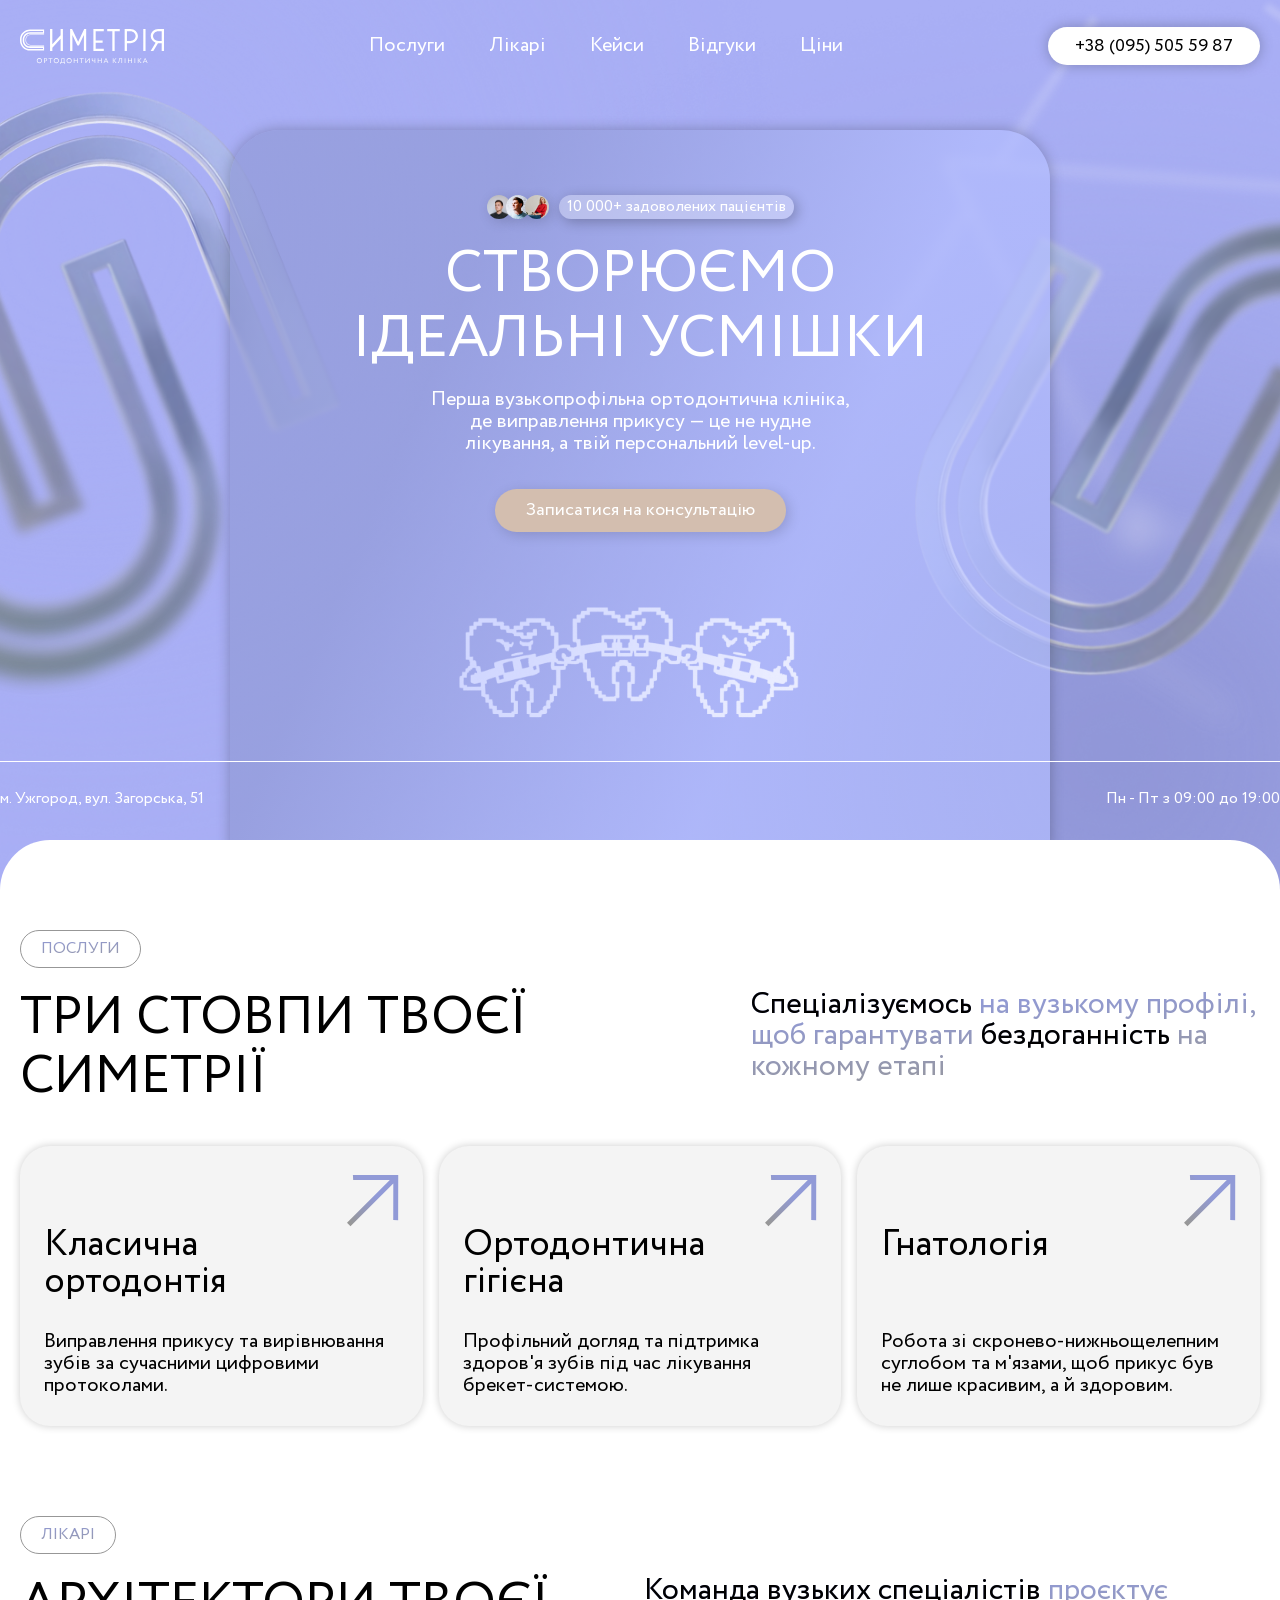
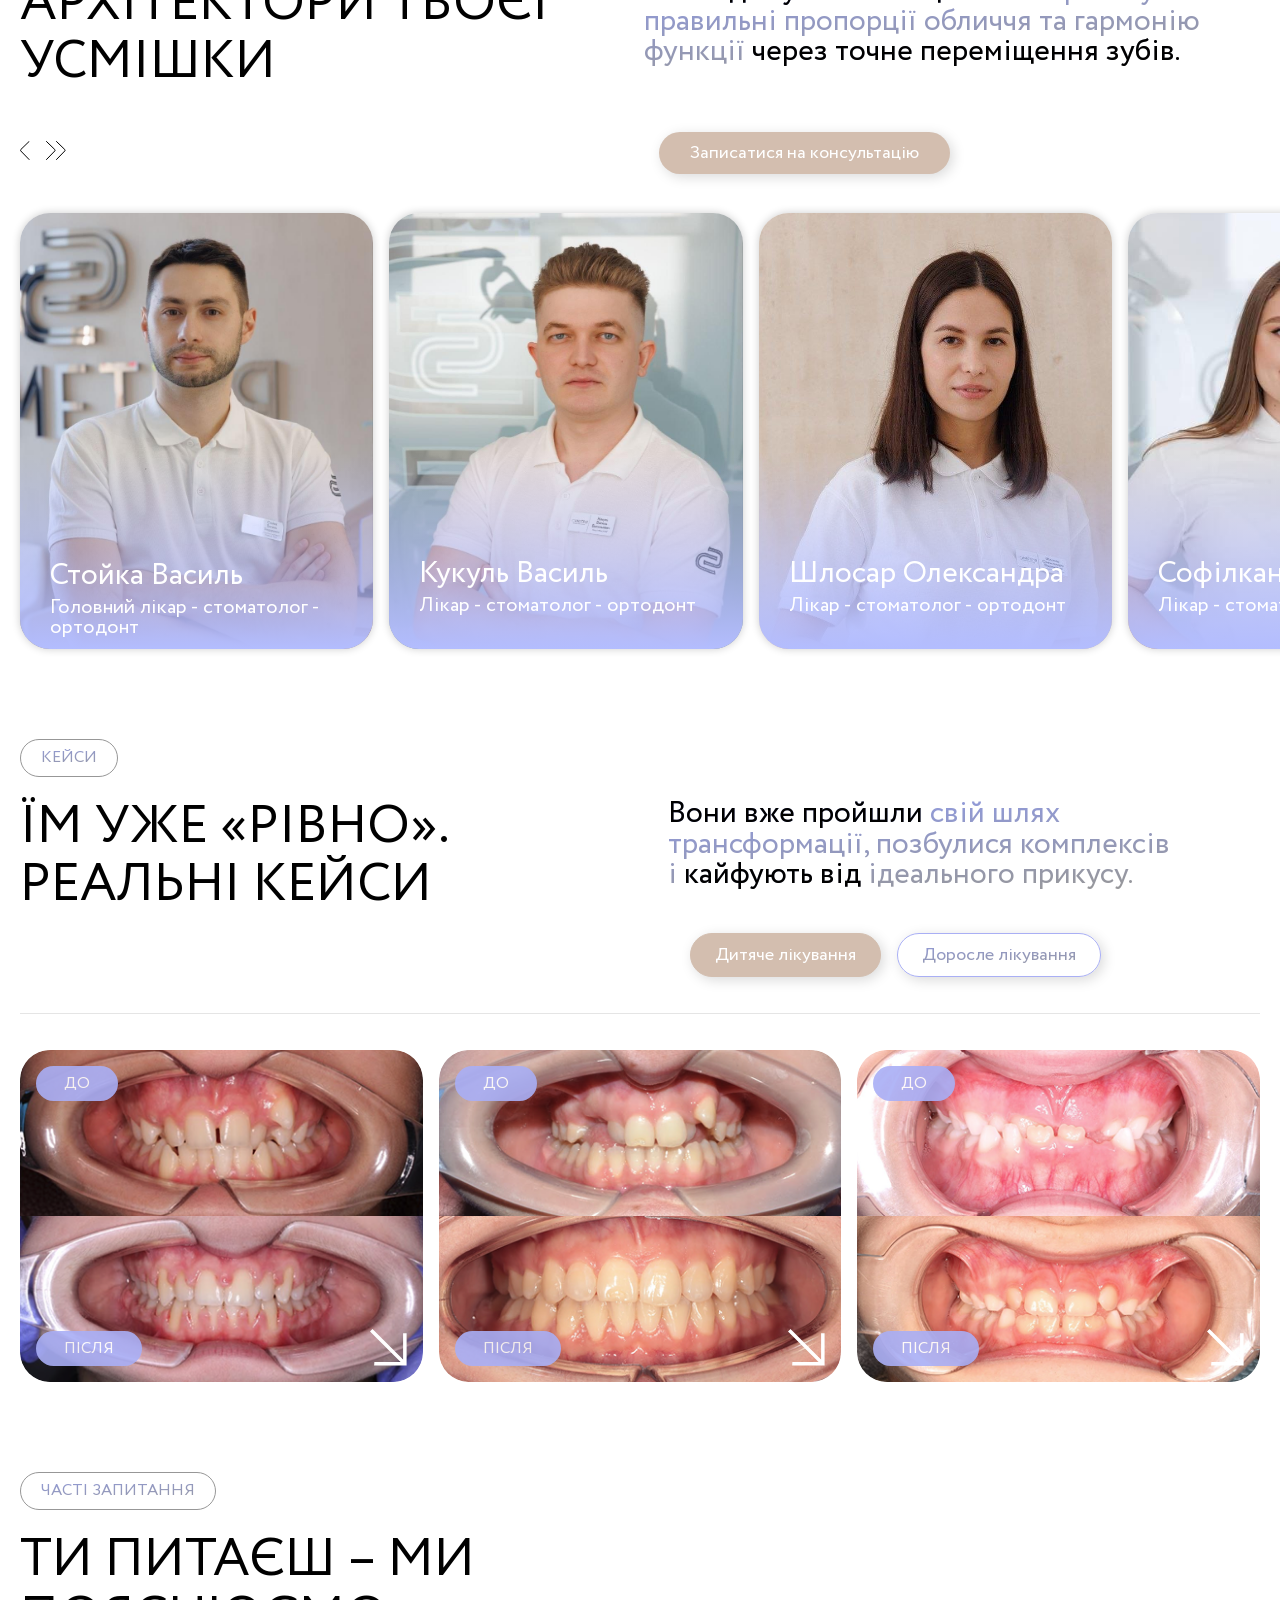
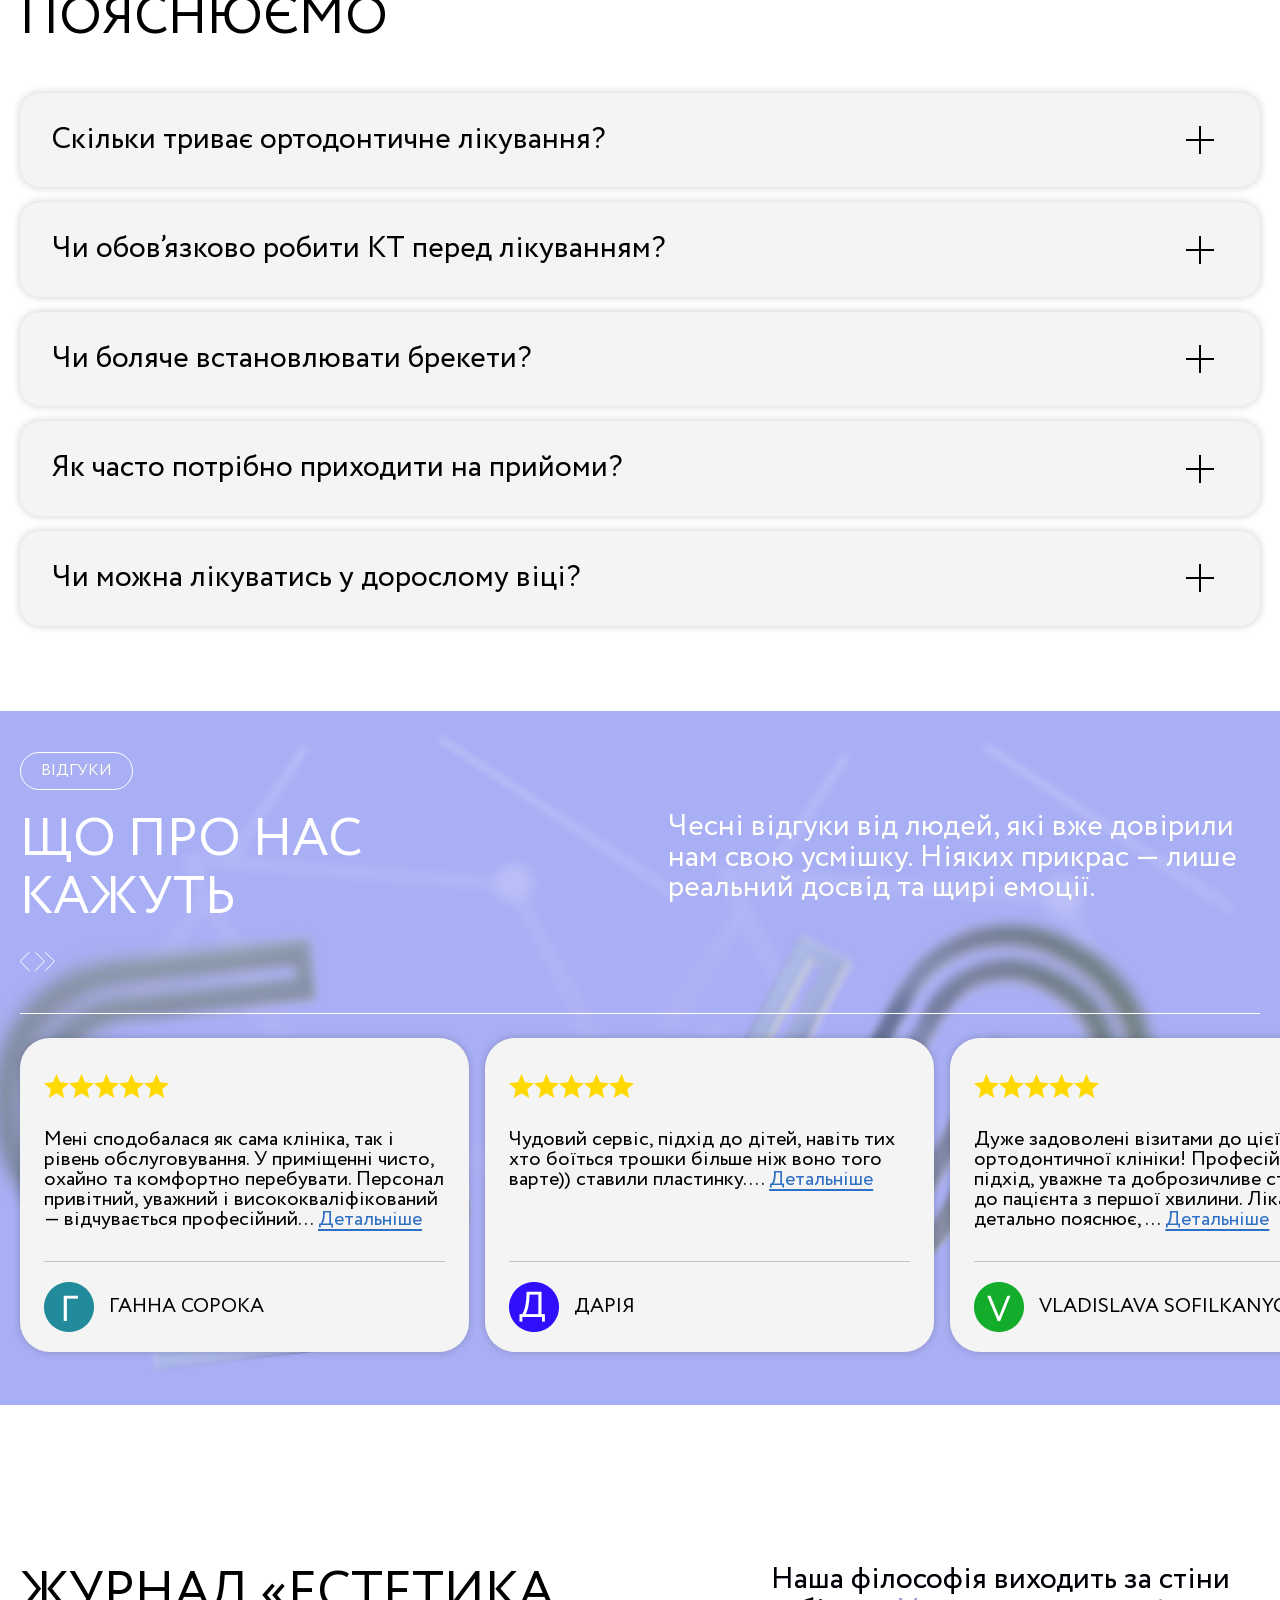
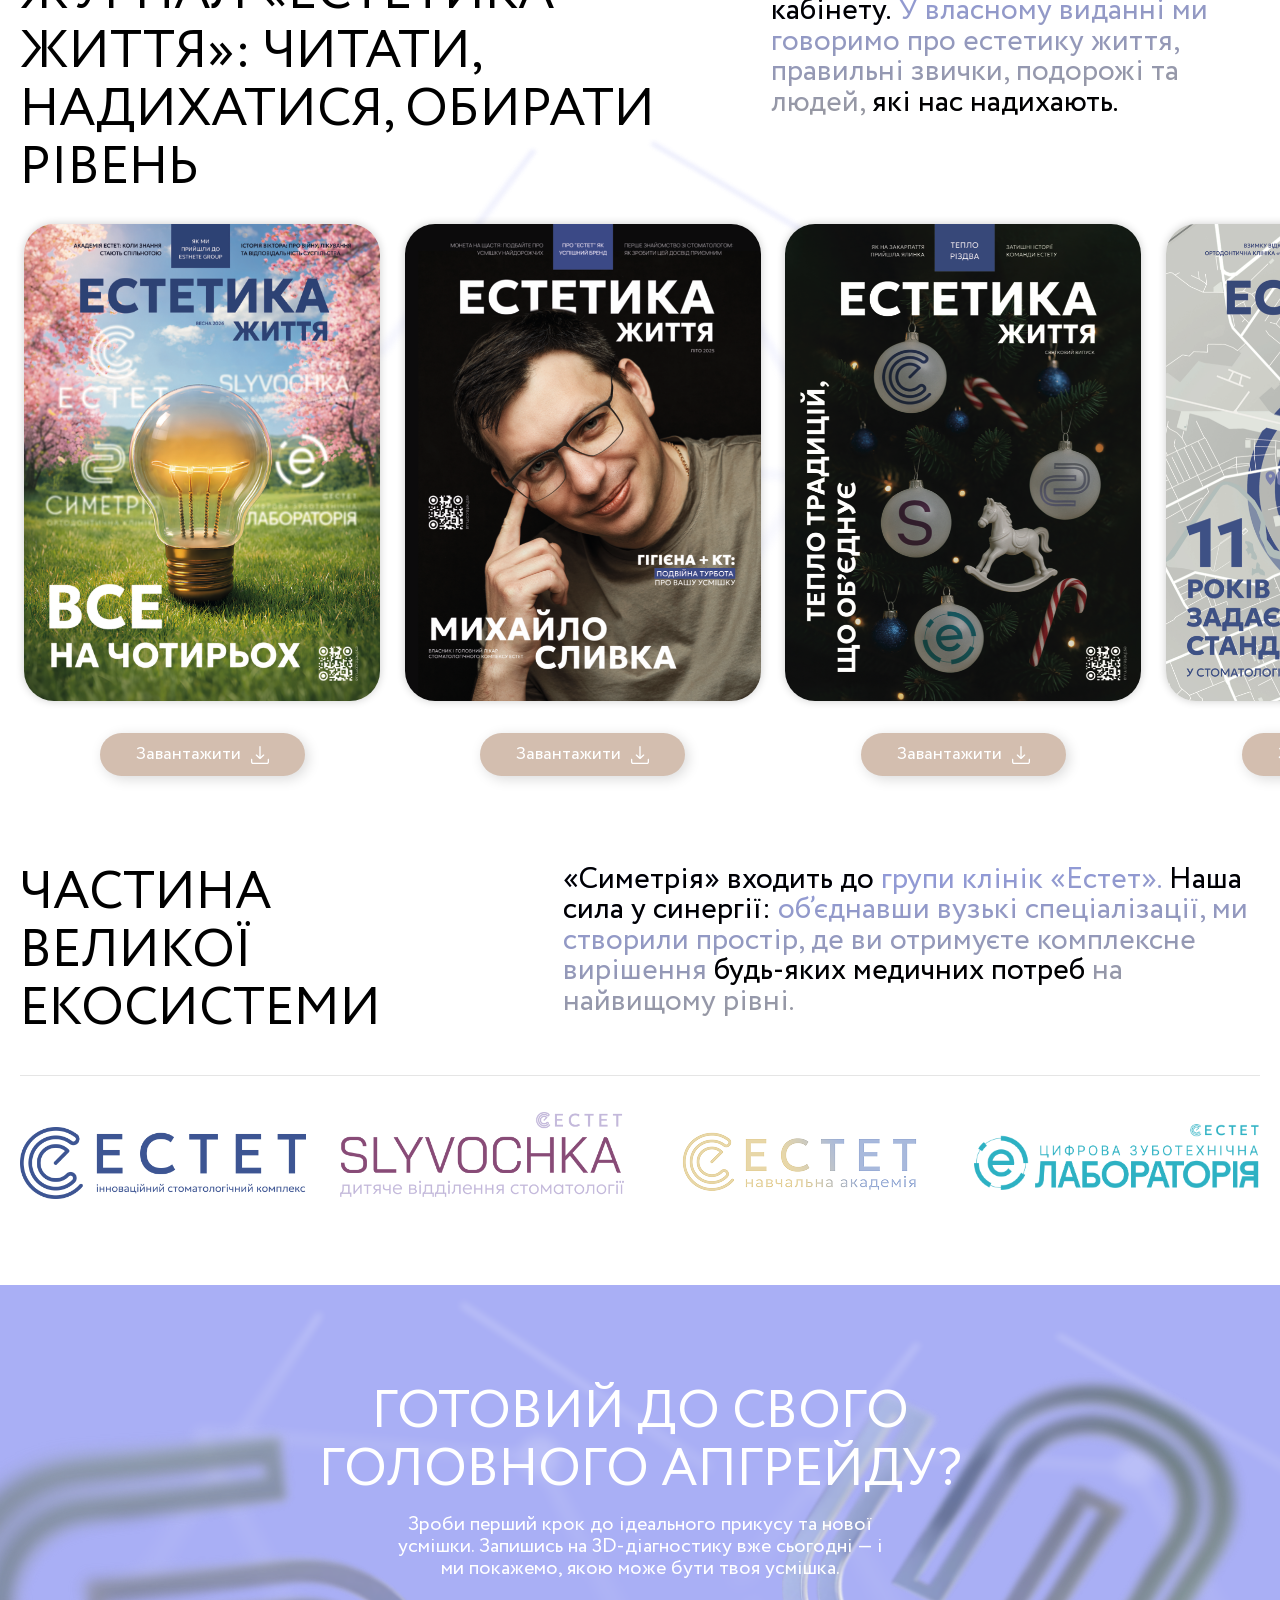
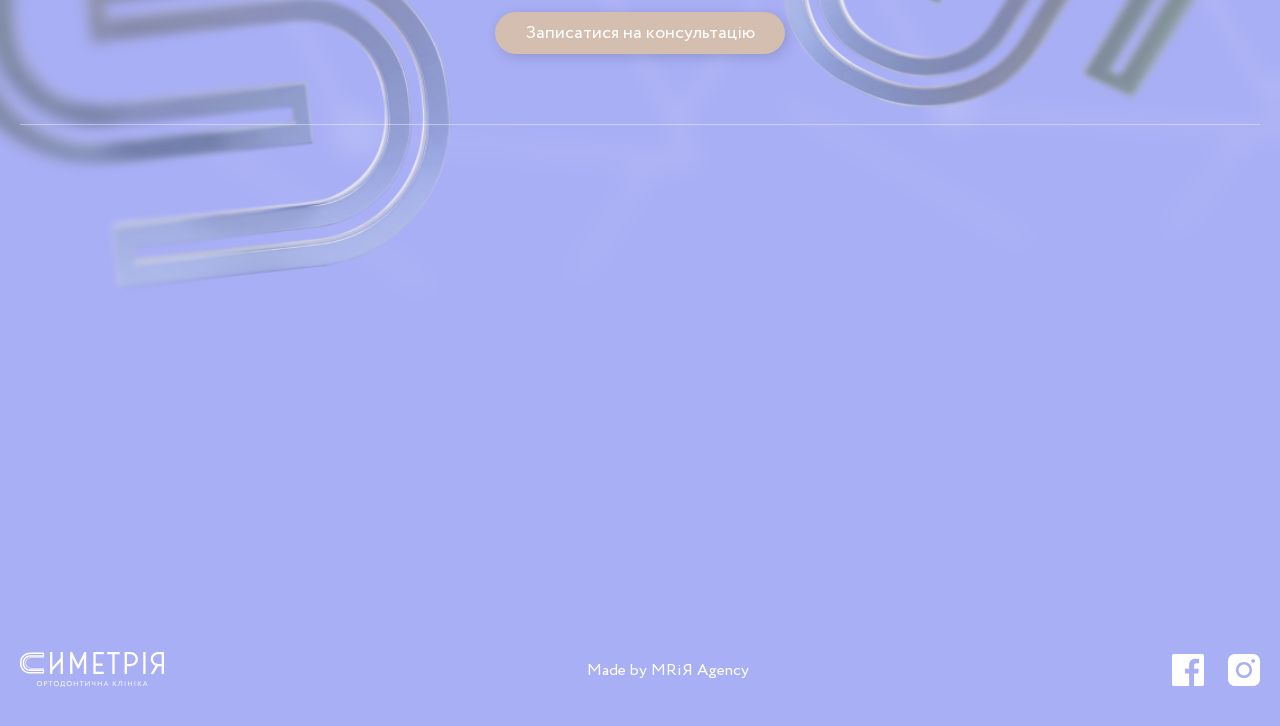
==== commit d8da1fb8: "Add files via upload" ====
--- a/index.html
+++ b/index.html
@@ -6,7 +6,7 @@
 	<meta charset="UTF-8">
 	<meta name="format-detection" content="telephone=no">
 	<!-- <style>body{opacity: 0;}</style> -->
-	<link rel="stylesheet" href="css/style.min.css?_v=20260526150618">
+	<link rel="stylesheet" href="css/style.min.css?_v=20260526154648">
 	<link rel="shortcut icon" href="favicon.ico">
 	<!-- <meta name="robots" content="noindex, nofollow"> -->
 	<meta name="viewport" content="width=device-width, initial-scale=1.0">
@@ -80,6 +80,7 @@
 							</p>
 						</div>
 						<a href="" data-popup="#popup" class="hero__btn btn">Записатися на консультацію</a>
+						<img src="img/teethpc.png" alt="image" class="hero__teethpc" />
 						<img src="img/teeth.png" alt="image" class="hero__teeth" />
 					</div>
 
@@ -865,7 +866,7 @@
 			</div>
 		</div>
 	</div>
-	<script src="js/app.min.js?_v=20260526150618"></script>
+	<script src="js/app.min.js?_v=20260526154648"></script>
 </body>
 
 </html>
--- a/css/style.min.css
+++ b/css/style.min.css
@@ -1 +1 @@
-@font-face{font-family:Circe;font-display:swap;src:url(../fonts/Circe-ExtraBold.woff2) format("woff2");font-weight:800;font-style:normal}@font-face{font-family:Circe;font-display:swap;src:url(../fonts/Circe-Bold.woff2) format("woff2");font-weight:700;font-style:normal}@font-face{font-family:Circe;font-display:swap;src:url(../fonts/Circe-Light.woff2) format("woff2");font-weight:300;font-style:normal}@font-face{font-family:Circe;font-display:swap;src:url(../fonts/Circe-Regular.woff2) format("woff2");font-weight:400;font-style:normal}@font-face{font-family:Circe;font-display:swap;src:url(../fonts/Circe-Thin.woff2) format("woff2");font-weight:100;font-style:normal}*{padding:0;margin:0;border:0}*,*::after,*::before{box-sizing:border-box}*::after,*::before{display:inline-block}body,html{height:100%;min-width:375px}body{color:#000;line-height:1;font-family:Circe;font-size:1.25rem;-ms-text-size-adjust:100%;-moz-text-size-adjust:100%;-webkit-text-size-adjust:100%;-webkit-font-smoothing:antialiased;-moz-osx-font-smoothing:grayscale}button,input,textarea{font-family:Circe;font-size:inherit;line-height:inherit;color:inherit;background-color:rgba(0,0,0,0)}input,textarea{width:100%}label{display:inline-block}button,option,select{cursor:pointer}a{display:inline-block;color:inherit;text-decoration:none}ul li{list-style:none}img{vertical-align:top}h1,h2,h3,h4,h5,h6{font-weight:inherit;font-size:inherit}.lock body{overflow:hidden;touch-action:none;-ms-scroll-chaining:none;overscroll-behavior:none}.wrapper{min-height:100%;display:flex;flex-direction:column;overflow:hidden}@supports (overflow:clip){.wrapper{overflow:clip}}.wrapper>main{flex:1 1 auto}.wrapper>*{min-width:0}[class*=__container]{max-width:82.5rem;margin:0 auto;padding:0 1.25rem}[class*="--gc"]{display:grid;min-width:0;grid-template-columns:1.25rem 1fr minmax(auto,80rem) 1fr 1.25rem}[class*="--gc"]>*{min-width:0;grid-column:3/4}.icon-menu{display:none}body::after{content:"";background-color:rgba(0,0,0,.5);position:fixed;width:100%;height:100%;top:0;left:0;opacity:0;transition:opacity .8s ease 0s;pointer-events:none;z-index:149}.popup-show body::after{opacity:1}.popup{position:fixed;top:0;left:0;bottom:0;right:0;padding:30px 10px;transition:visibility .8s ease 0s;visibility:hidden;pointer-events:none}.popup_show{z-index:150;visibility:visible;overflow:auto;pointer-events:auto}.popup_show .popup__content{visibility:visible;-webkit-transform:scale(1);transform:scale(1)}.popup__wrapper{display:flex;flex-direction:column;align-items:center;min-height:100%;flex:1 1 auto;width:100%;display:flex;justify-content:center;align-items:center}.popup__content{visibility:hidden;-webkit-transform:scale(0);transform:scale(0);transition:-webkit-transform .3s ease 0s;transition:transform .3s ease 0s;transition:transform .3s ease 0s,-webkit-transform .3s ease 0s;background-color:#eee;padding:20px;width:100%;max-width:900px;border-radius:20px}.lock .popup__content{visibility:visible}.spollers{display:grid;gap:15px}.spollers__item{font-size:1.25rem}.spollers__title{width:100%;cursor:default;text-align:left;border:1px solid #eee;padding:.625rem .9375rem;border-radius:.3125rem;position:relative;list-style:none}.spollers__title::-webkit-details-marker,.spollers__title::marker{display:none}._spoller-init .spollers__title{cursor:pointer}._spoller-init .spollers__title::after,._spoller-init .spollers__title::before{content:"";position:absolute;right:0;top:50%;background-color:#000;height:2px;width:28px;transition:-webkit-transform .5s ease 0s;transition:transform .5s ease 0s;transition:transform .5s ease 0s,-webkit-transform .5s ease 0s}._spoller-init .spollers__title::before{-webkit-transform:translate(-50%,-50%);transform:translate(-50%,-50%)}._spoller-init .spollers__title::after{-webkit-transform:translate(-50%,-50%) rotate(90deg);transform:translate(-50%,-50%) rotate(90deg)}._spoller-init .spollers__title._spoller-active::before{-webkit-transform:translate(-50%,-50%) rotate(45deg);transform:translate(-50%,-50%) rotate(45deg)}._spoller-init .spollers__title._spoller-active::after{-webkit-transform:translate(-50%,-50%) rotate(-45deg);transform:translate(-50%,-50%) rotate(-45deg)}.spollers__body{padding:1.25rem;border-radius:.3125rem;border:1px solid #eee}.tabs__navigation{display:flex}.tabs__title{border:1px solid #eee;padding:.625rem .9375rem;border-radius:.3125rem}.tabs__title._tab-active{border:1px solid #000}.tabs__content{border:1px solid #eee;padding:.625rem .9375rem}.ibg{width:100%;height:100%;-o-object-fit:cover;object-fit:cover}.ibg--top{-o-object-position:top;object-position:top}.ibg--bottom{-o-object-position:bottom;object-position:bottom}.ibg--left{-o-object-position:left;object-position:left}.ibg--right{-o-object-position:right;object-position:right}.ibg--contain{-o-object-fit:contain;object-fit:contain}.header{position:absolute;width:100%;background:#a9aff5}.header__container{display:flex;align-items:center;justify-content:space-between;position:relative;z-index:2;padding-top:27px;padding-bottom:28px}.header__logo{width:144px;height:35px}.menu-open .header__logo{position:relative;z-index:2}.header__logo img{width:100%}.header__menu{display:flex;align-items:center}.header__call{font-size:18px;font-style:normal;font-weight:400;line-height:102%;padding:10px 27px;border-radius:25px;background:#fff;box-shadow:0 0 14px 0 rgba(0,0,0,.25);transition:color .3s ease,background-color .3s ease,box-shadow .3s ease,-webkit-transform .3s ease;transition:color .3s ease,background-color .3s ease,box-shadow .3s ease,transform .3s ease;transition:color .3s ease,background-color .3s ease,box-shadow .3s ease,transform .3s ease,-webkit-transform .3s ease}.menu-open .header__call{position:relative;z-index:2}.header__call:hover{color:#fff;background-color:#d3beaf;-webkit-transform:translateY(-2px);transform:translateY(-2px);box-shadow:0 8px 24px 0 rgba(0,0,0,.28)}.header__call:active{-webkit-transform:translateY(0);transform:translateY(0);box-shadow:0 4px 14px 0 rgba(0,0,0,.22)}.menu__decor{position:absolute;top:0;left:0;display:none}.menu__decor2{position:absolute;bottom:0;right:0;display:none}.menu__decor3{width:100%;display:none}.menu-open .menu__body{background-color:#a9aff5}.menu__list{display:flex;align-items:center;gap:44px;position:relative;z-index:2}.menu__info{display:none}.menu__link{font-size:20px;font-style:normal;font-weight:400;line-height:22px;position:relative;display:inline-flex;color:#fff;transition:color .3s ease,-webkit-transform .3s ease;transition:color .3s ease,transform .3s ease;transition:color .3s ease,transform .3s ease,-webkit-transform .3s ease}.menu__link::after{content:"";position:absolute;left:50%;bottom:-7px;width:0;height:1px;background:currentColor;opacity:.7;transition:width .3s ease,left .3s ease,opacity .3s ease}.menu__link:hover{color:rgba(255,255,255,.78);-webkit-transform:translateY(-1px);transform:translateY(-1px)}.menu__link:hover::after{left:0;width:100%;opacity:1}.footer{background:#a9aff5;position:relative}.footer__container{position:relative;display:flex;flex-direction:column;padding-top:99px;padding-bottom:38px;gap:42px}.footer__decor{position:absolute;width:838.92px;height:673.935px;left:0;top:-25px;-o-object-fit:cover;object-fit:cover}.footer__decor2{position:absolute;width:696.706px;height:673.935px;right:-72px;top:-39px}.footer__decor-mob{display:none}.footer__decor2-mob{display:none}.footer__top{display:flex;flex-direction:column;align-items:center;gap:32px;padding-bottom:70px;border-bottom:1px solid rgba(255,255,255,.4)}.footer__map{width:1280px;height:443px}.footer__bottom{display:flex;align-items:center;justify-content:space-between}.top-footer__titles{display:flex;flex-direction:column;align-items:center;gap:14px}.top-footer__title{max-width:690px;font-size:52px;font-style:normal;font-weight:400;line-height:112%;text-transform:uppercase;text-align:center;color:#fff}.top-footer__description{max-width:485px;font-size:20px;font-style:normal;font-weight:400;line-height:22px;text-align:center;color:#fff}.top-footer__btn{padding:12px 30.5px;font-size:18px;font-style:normal;font-weight:400;line-height:102%;color:#fff;border-radius:25px;background:#d3beaf;box-shadow:3px 3px 12.8px 0 rgba(0,0,0,.15);transition:all .3s ease}.top-footer__btn:hover{background:#d6a17c;-webkit-transform:translateY(-2px);transform:translateY(-2px)}.map-footer__map{width:100%;height:100%;border-radius:16px}.bottom-footer__logo{width:144px;height:35.562px}.bottom-footer__mriya{position:relative;display:flex;font-size:16px;font-style:normal;font-weight:500;line-height:normal;color:#fff;transition:-webkit-transform .3s ease;transition:transform .3s ease;transition:transform .3s ease,-webkit-transform .3s ease}.bottom-footer__mriya::after{content:"";position:absolute;left:0;bottom:-3px;width:100%;height:1px;background:#fff;-webkit-transform:scaleX(0);transform:scaleX(0);-webkit-transform-origin:left;transform-origin:left;transition:-webkit-transform .3s ease;transition:transform .3s ease;transition:transform .3s ease,-webkit-transform .3s ease}.bottom-footer__mriya:hover{-webkit-transform:translateY(-2px);transform:translateY(-2px)}.bottom-footer__mriya:hover::after{-webkit-transform:scaleX(1);transform:scaleX(1)}.bottom-footer__socials{display:flex;align-items:center;gap:24px}.bottom-footer__social{width:32px;height:32px;aspect-ratio:1/1;transition:all .3s ease}.bottom-footer__social:hover{-webkit-transform:translateY(-2px);transform:translateY(-2px)}.hero{background-color:#a9aff5;position:relative;overflow:hidden;height:100vh;padding-bottom:50px}.hero__decor1{position:absolute;width:830.815px;left:0;top:0}.hero__decor2{position:absolute;width:976.936px;top:0;right:0}.hero__container{padding-top:130px;position:relative;align-items:flex-end;justify-content:center;height:100%;z-index:1;display:flex}.hero__info{padding:65px 95px 20px;border-radius:50px 50px 0 0;height:100%;box-shadow:0 0 14px 0 rgba(0,0,0,.25);background:linear-gradient(113deg,rgba(145,154,215,.7019607843) 27.03%,rgba(179,189,255,.7019607843) 67.61%);display:flex;flex-direction:column;gap:24px;align-items:center;text-align:center;justify-content:space-between;max-width:820px}.hero__titles{display:flex;flex-direction:column;align-items:center;gap:16px;color:#fff}.hero__title{font-size:58px;font-style:normal;font-weight:400;line-height:112%;text-transform:uppercase}.hero__descriptions{font-size:20px;font-style:normal;font-weight:400;line-height:22px;max-width:432px}.hero__teeth{width:100%;margin-top:-12%}.hero__btn{margin-top:10px;position:relative;z-index:1}.hero__about{position:absolute;bottom:43px;left:0;width:100%;display:flex;align-items:center;justify-content:space-between;padding-top:29px;border-top:1px solid #fff;color:#fff}.hero__about span{font-size:16px;font-style:normal;font-weight:400;line-height:102%}.info-hero__actions{display:flex;align-items:center;gap:10px}.info-hero__icons{display:flex;align-items:center}.info-hero__avatars{width:24px;height:24px;border-radius:24px;box-shadow:3px 3px 12.8px 0 rgba(0,0,0,.15);-o-object-fit:cover;object-fit:cover;-o-object-position:center;object-position:center}.info-hero__avatars:nth-child(2){margin-left:-5px}.info-hero__avatars:nth-child(3){margin-left:-5px}.info-hero__label{font-size:16px;font-style:normal;font-weight:400;line-height:102%;padding:4px 8px;border-radius:12px;color:#fff;background:rgba(255,255,255,.3019607843);box-shadow:3px 3px 12.8px 0 rgba(0,0,0,.25)}.btn{font-size:18px;font-style:normal;font-weight:400;line-height:102%;padding:12px 31px;border-radius:25px;background:#d3beaf;color:#fff;box-shadow:3px 3px 12.8px 0 rgba(0,0,0,.15);transition:background-color .3s ease,box-shadow .3s ease,color .3s ease,-webkit-transform .3s ease;transition:background-color .3s ease,box-shadow .3s ease,transform .3s ease,color .3s ease;transition:background-color .3s ease,box-shadow .3s ease,transform .3s ease,color .3s ease,-webkit-transform .3s ease}.btn:hover{background:#d6a17c;-webkit-transform:translateY(-2px);transform:translateY(-2px);box-shadow:0 8px 24px rgba(0,0,0,.22)}.btn:active{-webkit-transform:translateY(0);transform:translateY(0);box-shadow:0 4px 14px rgba(0,0,0,.18)}.services{border-radius:50px 50px 0 0;background:#fff;margin-top:-60px;position:relative;z-index:2}.services__container{padding-top:90px;display:flex;flex-direction:column;row-gap:39px}.services__descriptions{max-width:509px}.services__items{display:flex;align-items:center;justify-content:space-between;gap:16px}.services__item{width:415px;border-radius:30px;background:#f4f4f4;box-shadow:0 0 8px 0 rgba(0,0,0,.2);height:280px;padding:29px 24px;display:flex;flex-direction:column;transition:all .3s ease}.services__item:hover{color:#fff;background:#a9aff5}.titles-main{display:flex;flex-direction:column;row-gap:22px;width:100%}.titles-main__left{display:flex;flex-direction:column;align-items:flex-start}.titles-main__subtitle{font-size:16px;font-style:normal;font-weight:400;line-height:102%;padding:10px 20px;border-radius:90px;border:1px solid #979797;background:linear-gradient(176deg,#919ad7 17.79%,#979797 94.08%);background-clip:text;-webkit-background-clip:text;color:transparent;-webkit-text-fill-color:transparent}.titles-main__title{font-size:52px;font-style:normal;font-weight:400;line-height:112%;text-transform:uppercase;max-width:530px;width:100%}.titles-main__right{display:flex;align-items:flex-start;justify-content:space-between}.titles-main__descriptions{display:inline-block;background:linear-gradient(176deg,#919ad7 17.79%,#979797 94.08%);background-clip:text;-webkit-background-clip:text;color:transparent;-webkit-text-fill-color:transparent;font-size:30px;font-style:normal;font-weight:400;line-height:102%}.titles-main__descriptions span{background:0 0;background-clip:initial;-webkit-background-clip:initial;color:#000;-webkit-text-fill-color:#000}.item-services__arrow{display:flex;align-items:flex-end;width:100%;justify-content:flex-end}.item-services__text{display:flex;flex-direction:column;justify-content:space-between;height:100%}.item-services__title{font-size:36px;font-style:normal;font-weight:400;line-height:102%;max-width:291px}.item-services__descriptions{font-size:20px;font-style:normal;font-weight:400;line-height:22px;max-width:350px}.arrow-link{display:inline-flex}.arrow-link__icon{display:block}.arrow-link__path{fill:url(#arrowGradient);transition:fill .3s ease}.arrow-link:hover .arrow-link__path{fill:#fff}.doctrs__container{padding-top:90px;display:flex;flex-direction:column;row-gap:39px}.doctrs__descriptions{max-width:616px}.doctrs__actions{display:flex;align-items:center;justify-content:space-between;width:75%}.doctrs__slider{overflow:visible!important}.doctrs__slide{position:relative;height:436px;border-radius:30px;box-shadow:0 0 8px 0 rgba(0,0,0,.2);overflow:hidden;display:flex;align-items:flex-end;justify-content:center}.actions-doctrs__navigations{display:flex;align-items:center;gap:16px}.actions-doctrs__btns{display:flex;align-items:center;gap:16px}.slider-btn-next svg:nth-child(2){margin-left:-5px}.slide-doctrs__img{position:absolute;top:0;left:0;width:100%;height:100%;-o-object-fit:cover;object-fit:cover;-o-object-position:center;object-position:center}.slide-doctrs__text{position:relative;width:100%;height:45%;z-index:1;background:linear-gradient(180deg,rgba(217,217,217,0) 0,#b3bdff 100%);display:flex;flex-direction:column;align-items:flex-start;justify-content:flex-end;padding:16px 30px 33px;color:#fff;gap:6px}.slide-doctrs__name{font-size:30px;font-style:normal;font-weight:400;line-height:102%}.slide-doctrs__descriptions{font-size:20px;font-style:normal;font-weight:400;line-height:20px}.slide-doctrs__text--bottom{padding:16px 30px 11px}.slide-doctrs--scaled{-o-object-position:center 35px;object-position:center 35px;-webkit-transform:scale(1.4);transform:scale(1.4)}.slide-doctrs--top{-o-object-position:top;object-position:top}.cases__slider-wrap{display:none}.cases__slider-wrap._active{display:block}.cases-button-next2,.cases-button-prev2{display:none}.cases__container{padding-top:90px;display:flex;flex-direction:column;row-gap:17px}.cases__descriptions{max-width:592px}.cases__actions{display:flex;align-items:center;justify-content:space-between;padding-bottom:36px;border-bottom:1px solid rgba(0,0,0,.1)}.cases__slider-wrap._active{margin-top:19px}.cases__slide{border-radius:30px;overflow:hidden;position:relative}.actions-cases__tabs{width:46%;display:flex;align-items:center;gap:16px}.actions-cases__tab._active{background:#d3beaf;color:#fff;background-clip:unset;-webkit-background-clip:unset;-webkit-text-fill-color:currentColor;border:1px solid #d3beaf;box-shadow:3px 3px 12.8px 0 rgba(0,0,0,.15);transition:all .3s ease}.actions-cases__tab._active:hover{opacity:.85;-webkit-transform:translateY(-2px);transform:translateY(-2px)}.btn-blue{padding:12px 24px;border-radius:25px;border:1px solid #a9aff5;box-shadow:3px 3px 12.8px 0 rgba(0,0,0,.15);font-size:18px;font-style:normal;font-weight:400;line-height:102%;white-space:nowrap;background:linear-gradient(176deg,#919ad7 17.79%,#979797 94.08%);background-clip:text;-webkit-background-clip:text;-webkit-text-fill-color:transparent;transition:all .3s ease}.btn-blue:hover{opacity:.85;-webkit-transform:translateY(-2px);transform:translateY(-2px)}.slide-cases__front{position:relative}.slide-cases__bnt{position:absolute;bottom:16px;right:16px;cursor:pointer}.slide-cases__top{position:relative}.slide-cases__bottom{position:relative}.slide-cases__hovered{position:absolute;top:0;left:0;padding:24px;height:100%;display:flex;justify-content:flex-start;flex-direction:column;gap:24px;border-radius:20px;opacity:.95;background:#a9aff5;color:#fff;left:-100%;width:100%;transition:left .3s ease}.slide-cases__hovered._hovered{left:0}.top-cases__label{font-size:16px;font-style:normal;font-weight:400;line-height:normal;text-transform:uppercase;padding:6px 28px;border-radius:90px;opacity:.9;background:#a9aff5;color:#fff;position:absolute;top:16px;left:16px}.top-cases__img{width:100%}.bottom-cases__label{font-size:16px;font-style:normal;font-weight:400;line-height:normal;text-transform:uppercase;padding:6px 28px;border-radius:90px;opacity:.9;background:#a9aff5;color:#fff;position:absolute;bottom:16px;left:16px}.bottom-cases__img{width:100%}.hovered-cases__title{font-size:30px;font-style:normal;font-weight:400;line-height:102%}.hovered-cases__text{font-size:18px;font-style:normal;font-weight:400;line-height:102%;display:flex;flex-direction:column;gap:21px}.faq__container{padding-top:90px;display:flex;flex-direction:column;row-gap:44px}.spollers__item{padding:32px;border-radius:20px;background:#f4f4f4;box-shadow:0 0 8px 0 rgba(0,0,0,.2)}.spollers__item[open]{background:#a9aff5}.spollers__item[open] .spollers__title{color:#fff}.spollers__item[open] .spollers__title::after,.spollers__item[open] .spollers__title::before{background-color:#fff}.spollers__item[open] .spollers__body{color:#fff}.spollers__title{padding:0;border:none;font-size:30px;font-style:normal;font-weight:400;line-height:102%}.spollers__body{padding:0;border:none;padding-top:25px;font-size:20px;font-style:normal;font-weight:400;line-height:22px}.comments{background:#a9aff5;position:relative}.comments__container{margin-top:85px;padding-top:41px;padding-bottom:53px;position:relative;display:flex;flex-direction:column;gap:24px}.comments__decor{position:absolute;z-index:0;width:798.92px;height:710.387px;left:0;bottom:0;-o-object-fit:cover;object-fit:cover}.comments__decor2{position:absolute;z-index:0;width:696.706px;height:690.707px;right:0;top:0;-o-object-fit:cover;object-fit:cover}.comments__titles{position:relative;z-index:1}.comments__descriptions{max-width:592px}.comments__actions{position:relative;z-index:1;padding-bottom:37px;border-bottom:1px solid #fff}.comments__slider{overflow:visible!important}.comments__slide{padding:36px 24px 20px;border-radius:30px;background:#f4f4f4;box-shadow:0 0 8px 0 rgba(0,0,0,.2);display:flex;flex-direction:column;height:314px;justify-content:space-between}.white{color:#fff!important;-webkit-text-fill-color:#fff!important}.white-label{color:#fff!important;-webkit-text-fill-color:#fff!important;border:1px solid #fff}.slide-comments__top{display:flex;flex-direction:column;gap:32px}.slide-comments__bottom{display:flex;align-items:center;gap:15px;padding-top:20px;border-top:1px solid rgba(0,0,0,.2)}.top-comments__stars{display:flex;align-items:center}.top-comments__star{width:25px;height:24px;aspect-ratio:25/24}.top-comments__descriptions{font-size:20px;font-style:normal;font-weight:400;line-height:20px}.top-comments__more{color:#3070c4;text-decoration-line:underline;text-decoration-style:solid;-webkit-text-decoration-skip:ink;text-decoration-skip-ink:auto;text-decoration-thickness:auto;text-underline-offset:auto;text-underline-position:from-font}.bottom-comments__avatar{width:50px;height:50px;aspect-ratio:1/1}.bottom-comments__name{font-size:20px;font-style:normal;font-weight:400;line-height:20px}.posters__container{padding-top:116px;display:flex;flex-direction:column;position:relative;gap:26px}.posters__bg{position:absolute;z-index:-1;left:50%;top:57%;-webkit-transform:translate(-50%,-50%);transform:translate(-50%,-50%);width:656.157px;height:557.27px}.posters__title{max-width:648px}.posters__descriptions{max-width:489px}.posters__slider{overflow:visible!important}.posters__slide{display:flex;flex-direction:column;align-items:center;gap:32px}.slide-posters__magazin{width:356px;height:477px;border-radius:30px;box-shadow:0 0 8px 0 rgba(0,0,0,.2)}.slide-posters__btn{display:flex;align-items:center;gap:10px;font-size:18px;font-style:normal;font-weight:400;line-height:102%;color:#fff;padding:12px 36px;border-radius:25px;background:#d3beaf;box-shadow:3px 3px 12.8px 0 rgba(0,0,0,.15);transition:all .3s ease}.slide-posters__btn:hover{background:#d6a17c;-webkit-transform:translateY(-2px);transform:translateY(-2px)}.partners__container{padding-top:89px;padding-bottom:86px;display:flex;flex-direction:column;gap:36px}.partners__title{max-width:486px}.partners__descriptions{max-width:697px}.partners__items{display:flex;align-items:flex-end;justify-content:space-between;padding-top:36px;border-top:1px solid rgba(0,0,0,.1);width:100%}.partners__item{width:286px}.partners__item:nth-child(3){width:286px;height:75px;aspect-ratio:286/75}.partners__img{width:100%}.popup__content{padding:55px 65px;border-radius:30px;width:732px;background:#fff}.popup__close{display:none}.popup__text{display:flex;flex-direction:column;gap:40px}.text-popup__titles{display:flex;flex-direction:column;align-items:center;text-align:center;gap:14px}.text-popup__title{font-size:36px;font-style:normal;font-weight:400;line-height:102%}.text-popup__descriptions{max-width:511px;font-size:20px;font-style:normal;font-weight:400;line-height:22px}.text-popup__form{display:flex;flex-direction:column;gap:16px}.text-popup__input{font-size:20px;font-style:normal;font-weight:400;line-height:22px;outline:0;padding:21px 31px;border:1px solid #f1f1f1;border-radius:12px;background:#f1f1f1;transition:all .3s ease}.text-popup__input:hover{border:1px solid #a9aff5;-webkit-transform:translateY(-2px);transform:translateY(-2px);box-shadow:3px 3px 12.8px 0 rgba(0,0,0,.15)}.text-popup__input::-webkit-input-placeholder{opacity:.6}.text-popup__input:-ms-input-placeholder{opacity:.6}.text-popup__input::-ms-input-placeholder{opacity:.6}.text-popup__input::placeholder{opacity:.6}.text-popup__submit{margin-top:8px;font-size:20px;font-style:normal;font-weight:400;line-height:normal;text-transform:uppercase;color:#fff;padding:20px;border-radius:12px;background:#a9aff5;transition:all .3s ease}.text-popup__submit:hover{background:#d6a17c;-webkit-transform:translateY(-2px);transform:translateY(-2px);box-shadow:3px 3px 12.8px 0 rgba(0,0,0,.15)}.hero-nopb{padding-bottom:0}.mob{display:none}.price__container{padding-top:157px}.price__title{font-size:52px;font-style:normal;font-weight:400;line-height:112%;text-transform:uppercase}.tabs{-webkit-transform:translateY(-50px);transform:translateY(-50px)}.tabs__navigation{display:flex;align-items:center;justify-content:flex-end;padding-bottom:47px;border-bottom:1px solid rgba(0,0,0,.4);gap:16px;width:100%}.tabs__title{font-size:16px;font-style:normal;font-weight:400;line-height:normal;text-transform:uppercase;background:linear-gradient(176deg,#919ad7 17.79%,#979797 94.08%);background-clip:text;-webkit-background-clip:text;-webkit-text-fill-color:transparent;transition:background-color .3s,transform .3s,-webkit-text-fill-color .3s;border-radius:90px;border:1px solid #a9aff5;padding:6px 20px}.tabs__title:hover{background:0 0;background-color:#d3beaf;-webkit-background-clip:unset;background-clip:unset;-webkit-text-fill-color:#fff;-webkit-transform:translateY(-2px);transform:translateY(-2px);border:1px solid #d3beaf}.tabs__content{padding:20px 0 0;border:none}._tab-active{border:1px solid #d3beaf!important;background:0 0;background-color:#d3beaf;-webkit-background-clip:unset;background-clip:unset;-webkit-text-fill-color:#fff;border:1px solid #d3beaf}.body-tabs__item{padding:24px 0;border-bottom:1px solid rgba(0,0,0,.1019607843);font-size:30px;font-style:normal;font-weight:400;line-height:102%}.body-tabs__item:last-child{border-bottom:none}.body-tabs__item span{white-space:nowrap}.swiper{overflow:hidden}.swiper-initialized{touch-action:pan-y}.swiper-wrapper{width:100%;height:100%;box-sizing:content-box;display:flex;position:relative}.swiper-vertical .swiper-wrapper{flex-direction:column}.swiper-autoheight .swiper-wrapper{align-items:flex-start}.swiper-initialized .swiper-slide{flex-shrink:0}.swiper-android .swiper-slide,.swiper-android .swiper-wrapper{-webkit-transform:translate3d(0,0,0);transform:translate3d(0,0,0)}.swiper-button-lock{display:none!important}@media (max-width:47.99875em){.menu__body{position:fixed;width:100%;height:100%;left:0;bottom:-100%;overflow:auto;padding:3.125rem .9375rem 0 .9375rem;transition:bottom .3s}.menu__body::before{content:"";position:fixed;width:100%;height:4.375rem;left:0;bottom:-100%;transition:bottom .3s;z-index:2}.menu-open .menu__body{bottom:0}.menu-open .menu__body::before{bottom:0}.icon-menu{display:block;position:relative;width:1.875rem;height:1.125rem;z-index:5}.icon-menu span,.icon-menu::after,.icon-menu::before{content:"";transition:all .3s ease 0s;right:0;position:absolute;width:100%;height:.125rem;background-color:#fff}.icon-menu::before{top:0}.icon-menu::after{bottom:0}.icon-menu span{top:calc(50% - .0625rem)}.menu-open .icon-menu span{width:0}.menu-open .icon-menu::before{top:calc(50% - .0625rem);-webkit-transform:rotate(-45deg);transform:rotate(-45deg)}.menu-open .icon-menu::after{bottom:calc(50% - .0625rem);-webkit-transform:rotate(45deg);transform:rotate(45deg)}._spoller-init .spollers__title::after,._spoller-init .spollers__title::before{width:22px}.header__container{padding-top:24px;padding-bottom:21px}.header__logo{width:115px;height:28px}.header__call{font-size:12px;padding:7px 8px}.header__call:hover{-webkit-transform:translateY(-1px);transform:translateY(-1px)}.menu__mob-wrapper{padding-top:65px;padding-bottom:40px;border-radius:50px 50px 0 0;height:100%;box-shadow:0 0 14px 0 rgba(0,0,0,.25);background:linear-gradient(113deg,#919ad7 27.03%,#b3bdff 67.61%);display:flex;flex-direction:column;justify-content:space-between;align-items:center}.menu__decor{display:flex}.menu__decor2{display:flex}.menu__decor3{display:flex;width:130%}.menu__body{padding-top:80px}.menu__list{flex-direction:column;gap:32px}.menu__info{display:flex;align-items:center;justify-content:space-between;margin:0 20px;padding-bottom:15px;border-bottom:1px solid #fff;position:relative;z-index:2;color:#fff;width:90%}.menu__info span{font-size:10px;font-style:normal;font-weight:400;line-height:102%}.menu__link{font-size:32px;font-style:normal;font-weight:400;line-height:102%;text-transform:uppercase}.footer__container{gap:28px;padding-top:58px;padding-bottom:32px}.footer__decor{display:none}.footer__decor2{display:none}.footer__decor-mob{width:378.591px;height:336.637px;display:flex;position:absolute;-o-object-fit:cover;object-fit:cover;top:0;right:0}.footer__decor2-mob{width:378.591px;height:336.637px;display:flex;position:absolute;-o-object-fit:cover;object-fit:cover;bottom:102px;left:0}.footer__top{gap:40px;align-items:flex-start;padding-bottom:28px}.footer__map{width:100%}.footer__bottom{flex-wrap:wrap;row-gap:36px;padding-top:12px}.top-footer__titles{gap:16px;align-items:flex-start}.top-footer__title{font-size:34px;text-align:left;text-transform:uppercase}.top-footer__description{font-size:14px;max-width:318px;text-align:left;line-height:102%}.top-footer__btn{font-size:14px}.bottom-footer__logo{width:115px;height:28px;order:1}.bottom-footer__mriya{display:flex;order:3;width:100%;justify-content:center;font-size:12px}.bottom-footer__socials{order:2}.bottom-footer__social{order:2;width:28px;height:28px}.hero{padding-bottom:10px}.hero__decor1{display:none}.hero__decor2{display:none}.hero__container{padding-top:80px}.hero__info{padding:65px 0 20px;gap:17px;justify-content:normal;background:linear-gradient(113deg,rgba(145,154,215,.7019607843) 27.03%,rgba(179,189,255,.7019607843) 67.61%)}.hero__titles{gap:13px}.hero__title{font-size:42px;max-width:371px}.hero__descriptions{font-size:14px;line-height:102%;max-width:303px}.hero__teeth{width:130%;margin-top:0}.hero__btn{margin-top:18px}.hero__about span{font-size:10px}.hero__about{bottom:33px;border-top:none;border-bottom:1px solid #fff;padding-top:0;padding-bottom:15px;width:85%;margin:0 30px}.info-hero__actions{gap:6px}.info-hero__label{font-size:10px}.btn{font-size:14px;padding:12px 30px}.btn:hover{-webkit-transform:translateY(-1px);transform:translateY(-1px)}.services{border-radius:30px 30px 0 0;margin-top:-25px}.services__container{padding-top:65px;row-gap:24px}.services__descriptions{max-width:355px}.services__items{flex-direction:column}.services__item{width:100%;height:231px;border-radius:20px}.titles-main{flex-direction:column;align-items:flex-start;row-gap:16px}.titles-main__subtitle{font-size:12px;padding:6px 20px}.titles-main__title{font-size:34px;max-width:325px}.titles-main__right{flex-direction:column;row-gap:20px}.titles-main__descriptions{font-size:20px}.item-services__title{font-size:32px}.item-services__descriptions{font-size:14px;max-width:280px}.doctrs__container{padding-top:72px;row-gap:24px}.doctrs__descriptions{max-width:304px}.doctrs__slide{height:411px;border-radius:20px}.actions-doctrs__navigations{display:none}.actions-doctrs__btns{gap:12px}.slide-doctrs__text{padding:16px 10px 34px}.slide-doctrs__name{font-size:26px}.slide-doctrs__text--bottom{padding:16px 10px 14px}.cases__container{padding-top:72px;row-gap:20px}.cases__actions{margin-top:20px;padding-bottom:28px}.cases__slider-wrap._active{margin-top:0}.cases__slide{border-radius:20px}.actions-cases__navigations{display:none}.actions-cases__tabs{gap:12px;width:100%}.btn-blue{font-size:14px}.slide-cases__bnt{bottom:10px;right:10px}.slide-cases__hovered{gap:16px;padding:20px 10px}.top-cases__label{font-size:12px;padding:6px 20px;top:10px;left:10px}.bottom-cases__label{font-size:12px;padding:6px 20px;bottom:10px;left:10px}.hovered-cases__title{font-size:20px}.hovered-cases__text{font-size:14px;gap:12px}.faq__container{padding-top:58px;row-gap:24px}.spollers__item{padding:14px 18px;border-radius:12px}.spollers__title span{width:265px;display:inline-block}.spollers__title{font-size:20px}.spollers__body{font-size:14px;line-height:102%;padding-top:16px}.comments__container{margin-top:56px;padding-top:36px;padding-bottom:49px;gap:34px}.comments__titles{border-bottom:1px solid #fff;padding-bottom:28px}.comments__descriptions{max-width:362px}.comments__actions{display:none;border-bottom:none}.comments__slide{padding:24px 14px 16px;border-radius:20px;height:259px}.slide-comments__top{gap:24px}.slide-comments__bottom{gap:12px;padding-top:14px}.top-comments__star{width:17.782px;height:16.893px;aspect-ratio:20/19}.top-comments__descriptions{font-size:14px;line-height:16px}.bottom-comments__avatar{width:40px;height:40px;aspect-ratio:1/1}.bottom-comments__name{font-size:14px}.posters__container{padding-top:74px;gap:40px}.posters__bg{display:none}.posters__title{max-width:325px}.posters__descriptions{max-width:367px}.posters__slide{gap:28px}.slide-posters__magazin{width:291px;height:390px;aspect-ratio:97/130;border-radius:20px}.slide-posters__btn{padding:12px 32px;font-size:14px}.partners__container{padding-top:74px;padding-bottom:74px;gap:28px}.partners__title{max-width:325px}.partners__descriptions{max-width:362px}.partners__items{flex-direction:column;gap:32px;align-items:flex-start}.popup__content{padding:40px 20px 36px;width:100%}.popup__text{gap:28px}.text-popup__titles{gap:16px}.text-popup__title{font-size:20px}.text-popup__descriptions{font-size:14px;line-height:102%;max-width:292px}.text-popup__form{gap:10px}.text-popup__input{font-size:14px;line-height:102%;padding:14px 19px;border-radius:8px}.text-popup__submit{margin-top:10px;font-size:14px;line-height:102%;padding:15px;border-radius:8px}.mob{display:flex}.price__container{padding-top:125px}.price__title{font-size:34px;margin-bottom:20px}.tabs{-webkit-transform:translateY(0);transform:translateY(0)}.tabs__navigation{padding-bottom:24px;flex-wrap:wrap;justify-content:flex-start;-webkit-column-gap:6px;-moz-column-gap:6px;column-gap:6px;row-gap:12px}.tabs__title{font-size:12px}.body-tabs__item{font-size:20px;padding:24px 0 20px}}@media (max-width:47.99875em)and (any-hover:none){.icon-menu{cursor:default}}+@font-face{font-family:Circe;font-display:swap;src:url(../fonts/Circe-ExtraBold.woff2) format("woff2");font-weight:800;font-style:normal}@font-face{font-family:Circe;font-display:swap;src:url(../fonts/Circe-Bold.woff2) format("woff2");font-weight:700;font-style:normal}@font-face{font-family:Circe;font-display:swap;src:url(../fonts/Circe-Light.woff2) format("woff2");font-weight:300;font-style:normal}@font-face{font-family:Circe;font-display:swap;src:url(../fonts/Circe-Regular.woff2) format("woff2");font-weight:400;font-style:normal}@font-face{font-family:Circe;font-display:swap;src:url(../fonts/Circe-Thin.woff2) format("woff2");font-weight:100;font-style:normal}*{padding:0;margin:0;border:0}*,*::after,*::before{box-sizing:border-box}*::after,*::before{display:inline-block}body,html{height:100%;min-width:375px}body{color:#000;line-height:1;font-family:Circe;font-size:1.25rem;-ms-text-size-adjust:100%;-moz-text-size-adjust:100%;-webkit-text-size-adjust:100%;-webkit-font-smoothing:antialiased;-moz-osx-font-smoothing:grayscale}button,input,textarea{font-family:Circe;font-size:inherit;line-height:inherit;color:inherit;background-color:rgba(0,0,0,0)}input,textarea{width:100%}label{display:inline-block}button,option,select{cursor:pointer}a{display:inline-block;color:inherit;text-decoration:none}ul li{list-style:none}img{vertical-align:top}h1,h2,h3,h4,h5,h6{font-weight:inherit;font-size:inherit}.lock body{overflow:hidden;touch-action:none;-ms-scroll-chaining:none;overscroll-behavior:none}.wrapper{min-height:100%;display:flex;flex-direction:column;overflow:hidden}@supports (overflow:clip){.wrapper{overflow:clip}}.wrapper>main{flex:1 1 auto}.wrapper>*{min-width:0}[class*=__container]{max-width:82.5rem;margin:0 auto;padding:0 1.25rem}[class*="--gc"]{display:grid;min-width:0;grid-template-columns:1.25rem 1fr minmax(auto,80rem) 1fr 1.25rem}[class*="--gc"]>*{min-width:0;grid-column:3/4}.icon-menu{display:none}body::after{content:"";background-color:rgba(0,0,0,.5);position:fixed;width:100%;height:100%;top:0;left:0;opacity:0;transition:opacity .8s ease 0s;pointer-events:none;z-index:149}.popup-show body::after{opacity:1}.popup{position:fixed;top:0;left:0;bottom:0;right:0;padding:30px 10px;transition:visibility .8s ease 0s;visibility:hidden;pointer-events:none}.popup_show{z-index:150;visibility:visible;overflow:auto;pointer-events:auto}.popup_show .popup__content{visibility:visible;-webkit-transform:scale(1);transform:scale(1)}.popup__wrapper{display:flex;flex-direction:column;align-items:center;min-height:100%;flex:1 1 auto;width:100%;display:flex;justify-content:center;align-items:center}.popup__content{visibility:hidden;-webkit-transform:scale(0);transform:scale(0);transition:-webkit-transform .3s ease 0s;transition:transform .3s ease 0s;transition:transform .3s ease 0s,-webkit-transform .3s ease 0s;background-color:#eee;padding:20px;width:100%;max-width:900px;border-radius:20px}.lock .popup__content{visibility:visible}.spollers{display:grid;gap:15px}.spollers__item{font-size:1.25rem}.spollers__title{width:100%;cursor:default;text-align:left;border:1px solid #eee;padding:.625rem .9375rem;border-radius:.3125rem;position:relative;list-style:none}.spollers__title::-webkit-details-marker,.spollers__title::marker{display:none}._spoller-init .spollers__title{cursor:pointer}._spoller-init .spollers__title::after,._spoller-init .spollers__title::before{content:"";position:absolute;right:0;top:50%;background-color:#000;height:2px;width:28px;transition:-webkit-transform .5s ease 0s;transition:transform .5s ease 0s;transition:transform .5s ease 0s,-webkit-transform .5s ease 0s}._spoller-init .spollers__title::before{-webkit-transform:translate(-50%,-50%);transform:translate(-50%,-50%)}._spoller-init .spollers__title::after{-webkit-transform:translate(-50%,-50%) rotate(90deg);transform:translate(-50%,-50%) rotate(90deg)}._spoller-init .spollers__title._spoller-active::before{-webkit-transform:translate(-50%,-50%) rotate(45deg);transform:translate(-50%,-50%) rotate(45deg)}._spoller-init .spollers__title._spoller-active::after{-webkit-transform:translate(-50%,-50%) rotate(-45deg);transform:translate(-50%,-50%) rotate(-45deg)}.spollers__body{padding:1.25rem;border-radius:.3125rem;border:1px solid #eee}.tabs__navigation{display:flex}.tabs__title{border:1px solid #eee;padding:.625rem .9375rem;border-radius:.3125rem}.tabs__title._tab-active{border:1px solid #000}.tabs__content{border:1px solid #eee;padding:.625rem .9375rem}.ibg{width:100%;height:100%;-o-object-fit:cover;object-fit:cover}.ibg--top{-o-object-position:top;object-position:top}.ibg--bottom{-o-object-position:bottom;object-position:bottom}.ibg--left{-o-object-position:left;object-position:left}.ibg--right{-o-object-position:right;object-position:right}.ibg--contain{-o-object-fit:contain;object-fit:contain}.header{position:absolute;width:100%;background:#a9aff5}.header__container{display:flex;align-items:center;justify-content:space-between;position:relative;z-index:2;padding-top:27px;padding-bottom:28px}.header__logo{width:144px;height:35px}.menu-open .header__logo{position:relative;z-index:2}.header__logo img{width:100%}.header__menu{display:flex;align-items:center}.header__call{font-size:18px;font-style:normal;font-weight:400;line-height:102%;padding:10px 27px;border-radius:25px;background:#fff;box-shadow:0 0 14px 0 rgba(0,0,0,.25);transition:color .3s ease,background-color .3s ease,box-shadow .3s ease,-webkit-transform .3s ease;transition:color .3s ease,background-color .3s ease,box-shadow .3s ease,transform .3s ease;transition:color .3s ease,background-color .3s ease,box-shadow .3s ease,transform .3s ease,-webkit-transform .3s ease}.menu-open .header__call{position:relative;z-index:2}.header__call:hover{color:#fff;background-color:#d3beaf;-webkit-transform:translateY(-2px);transform:translateY(-2px);box-shadow:0 8px 24px 0 rgba(0,0,0,.28)}.header__call:active{-webkit-transform:translateY(0);transform:translateY(0);box-shadow:0 4px 14px 0 rgba(0,0,0,.22)}.menu__decor{position:absolute;top:0;left:0;display:none}.menu__decor2{position:absolute;bottom:0;right:0;display:none}.menu__decor3{width:100%;display:none}.menu-open .menu__body{background-color:#a9aff5}.menu__list{display:flex;align-items:center;gap:44px;position:relative;z-index:2}.menu__info{display:none}.menu__link{font-size:20px;font-style:normal;font-weight:400;line-height:22px;position:relative;display:inline-flex;color:#fff;transition:color .3s ease,-webkit-transform .3s ease;transition:color .3s ease,transform .3s ease;transition:color .3s ease,transform .3s ease,-webkit-transform .3s ease}.menu__link::after{content:"";position:absolute;left:50%;bottom:-7px;width:0;height:1px;background:currentColor;opacity:.7;transition:width .3s ease,left .3s ease,opacity .3s ease}.menu__link:hover{color:rgba(255,255,255,.78);-webkit-transform:translateY(-1px);transform:translateY(-1px)}.menu__link:hover::after{left:0;width:100%;opacity:1}.footer{background:#a9aff5;position:relative}.footer__container{position:relative;display:flex;flex-direction:column;padding-top:99px;padding-bottom:38px;gap:42px}.footer__decor{position:absolute;width:838.92px;height:673.935px;left:0;top:-25px;-o-object-fit:cover;object-fit:cover}.footer__decor2{position:absolute;width:696.706px;height:673.935px;right:-72px;top:-39px}.footer__decor-mob{display:none}.footer__decor2-mob{display:none}.footer__top{display:flex;flex-direction:column;align-items:center;gap:32px;padding-bottom:70px;border-bottom:1px solid rgba(255,255,255,.4)}.footer__map{width:1280px;height:443px}.footer__bottom{display:flex;align-items:center;justify-content:space-between}.top-footer__titles{display:flex;flex-direction:column;align-items:center;gap:14px}.top-footer__title{max-width:690px;font-size:52px;font-style:normal;font-weight:400;line-height:112%;text-transform:uppercase;text-align:center;color:#fff}.top-footer__description{max-width:485px;font-size:20px;font-style:normal;font-weight:400;line-height:22px;text-align:center;color:#fff}.top-footer__btn{padding:12px 30.5px;font-size:18px;font-style:normal;font-weight:400;line-height:102%;color:#fff;border-radius:25px;background:#d3beaf;box-shadow:3px 3px 12.8px 0 rgba(0,0,0,.15);transition:all .3s ease}.top-footer__btn:hover{background:#d6a17c;-webkit-transform:translateY(-2px);transform:translateY(-2px)}.map-footer__map{width:100%;height:100%;border-radius:16px}.bottom-footer__logo{width:144px;height:35.562px}.bottom-footer__mriya{position:relative;display:flex;font-size:16px;font-style:normal;font-weight:500;line-height:normal;color:#fff;transition:-webkit-transform .3s ease;transition:transform .3s ease;transition:transform .3s ease,-webkit-transform .3s ease}.bottom-footer__mriya::after{content:"";position:absolute;left:0;bottom:-3px;width:100%;height:1px;background:#fff;-webkit-transform:scaleX(0);transform:scaleX(0);-webkit-transform-origin:left;transform-origin:left;transition:-webkit-transform .3s ease;transition:transform .3s ease;transition:transform .3s ease,-webkit-transform .3s ease}.bottom-footer__mriya:hover{-webkit-transform:translateY(-2px);transform:translateY(-2px)}.bottom-footer__mriya:hover::after{-webkit-transform:scaleX(1);transform:scaleX(1)}.bottom-footer__socials{display:flex;align-items:center;gap:24px}.bottom-footer__social{width:32px;height:32px;aspect-ratio:1/1;transition:all .3s ease}.bottom-footer__social:hover{-webkit-transform:translateY(-2px);transform:translateY(-2px)}.hero{background-color:#a9aff5;position:relative;overflow:hidden;height:100vh;padding-bottom:50px}.hero__decor1{position:absolute;width:830.815px;left:0;top:0}.hero__decor2{position:absolute;width:976.936px;top:0;right:0}.hero__container{padding-top:130px;position:relative;align-items:flex-end;justify-content:center;height:100%;z-index:1;display:flex}.hero__info{padding:65px 95px 20px;border-radius:50px 50px 0 0;height:100%;box-shadow:0 0 14px 0 rgba(0,0,0,.25);background:linear-gradient(113deg,rgba(145,154,215,.7019607843) 27.03%,rgba(179,189,255,.7019607843) 67.61%);display:flex;flex-direction:column;gap:24px;align-items:center;text-align:center;justify-content:space-between;max-width:820px}.hero__titles{display:flex;flex-direction:column;align-items:center;gap:16px;color:#fff}.hero__title{font-size:58px;font-style:normal;font-weight:400;line-height:112%;text-transform:uppercase}.hero__descriptions{font-size:20px;font-style:normal;font-weight:400;line-height:22px;max-width:432px}.hero__teethpc{width:100%;margin-top:-12%}.hero__teeth{display:none}.hero__btn{margin-top:10px;position:relative;z-index:1}.hero__about{position:absolute;bottom:43px;left:0;width:100%;display:flex;align-items:center;justify-content:space-between;padding-top:29px;border-top:1px solid #fff;color:#fff}.hero__about span{font-size:16px;font-style:normal;font-weight:400;line-height:102%}.info-hero__actions{display:flex;align-items:center;gap:10px}.info-hero__icons{display:flex;align-items:center}.info-hero__avatars{width:24px;height:24px;border-radius:24px;box-shadow:3px 3px 12.8px 0 rgba(0,0,0,.15);-o-object-fit:cover;object-fit:cover;-o-object-position:center;object-position:center}.info-hero__avatars:nth-child(2){margin-left:-5px}.info-hero__avatars:nth-child(3){margin-left:-5px}.info-hero__label{font-size:16px;font-style:normal;font-weight:400;line-height:102%;padding:4px 8px;border-radius:12px;color:#fff;background:rgba(255,255,255,.3019607843);box-shadow:3px 3px 12.8px 0 rgba(0,0,0,.25)}.btn{font-size:18px;font-style:normal;font-weight:400;line-height:102%;padding:12px 31px;border-radius:25px;background:#d3beaf;color:#fff;box-shadow:3px 3px 12.8px 0 rgba(0,0,0,.15);transition:background-color .3s ease,box-shadow .3s ease,color .3s ease,-webkit-transform .3s ease;transition:background-color .3s ease,box-shadow .3s ease,transform .3s ease,color .3s ease;transition:background-color .3s ease,box-shadow .3s ease,transform .3s ease,color .3s ease,-webkit-transform .3s ease}.btn:hover{background:#d6a17c;-webkit-transform:translateY(-2px);transform:translateY(-2px);box-shadow:0 8px 24px rgba(0,0,0,.22)}.btn:active{-webkit-transform:translateY(0);transform:translateY(0);box-shadow:0 4px 14px rgba(0,0,0,.18)}.services{border-radius:50px 50px 0 0;background:#fff;margin-top:-60px;position:relative;z-index:2}.services__container{padding-top:90px;display:flex;flex-direction:column;row-gap:39px}.services__descriptions{max-width:509px}.services__items{display:flex;align-items:center;justify-content:space-between;gap:16px}.services__item{width:415px;border-radius:30px;background:#f4f4f4;box-shadow:0 0 8px 0 rgba(0,0,0,.2);height:280px;padding:29px 24px;display:flex;flex-direction:column;transition:all .3s ease}.services__item:hover{color:#fff;background:#a9aff5}.titles-main{display:flex;flex-direction:column;row-gap:22px;width:100%}.titles-main__left{display:flex;flex-direction:column;align-items:flex-start}.titles-main__subtitle{font-size:16px;font-style:normal;font-weight:400;line-height:102%;padding:10px 20px;border-radius:90px;border:1px solid #979797;background:linear-gradient(176deg,#919ad7 17.79%,#979797 94.08%);background-clip:text;-webkit-background-clip:text;color:transparent;-webkit-text-fill-color:transparent}.titles-main__title{font-size:52px;font-style:normal;font-weight:400;line-height:112%;text-transform:uppercase;max-width:530px;width:100%}.titles-main__right{display:flex;align-items:flex-start;justify-content:space-between}.titles-main__descriptions{display:inline-block;background:linear-gradient(176deg,#919ad7 17.79%,#979797 94.08%);background-clip:text;-webkit-background-clip:text;color:transparent;-webkit-text-fill-color:transparent;font-size:30px;font-style:normal;font-weight:400;line-height:102%}.titles-main__descriptions span{background:0 0;background-clip:initial;-webkit-background-clip:initial;color:#000;-webkit-text-fill-color:#000}.item-services__arrow{display:flex;align-items:flex-end;width:100%;justify-content:flex-end}.item-services__text{display:flex;flex-direction:column;justify-content:space-between;height:100%}.item-services__title{font-size:36px;font-style:normal;font-weight:400;line-height:102%;max-width:291px}.item-services__descriptions{font-size:20px;font-style:normal;font-weight:400;line-height:22px;max-width:350px}.arrow-link{display:inline-flex}.arrow-link__icon{display:block}.arrow-link__path{fill:url(#arrowGradient);transition:fill .3s ease}.arrow-link:hover .arrow-link__path{fill:#fff}.doctrs__container{padding-top:90px;display:flex;flex-direction:column;row-gap:39px}.doctrs__descriptions{max-width:616px}.doctrs__actions{display:flex;align-items:center;justify-content:space-between;width:75%}.doctrs__slider{overflow:visible!important}.doctrs__slide{position:relative;height:436px;border-radius:30px;box-shadow:0 0 8px 0 rgba(0,0,0,.2);overflow:hidden;display:flex;align-items:flex-end;justify-content:center}.actions-doctrs__navigations{display:flex;align-items:center;gap:16px}.actions-doctrs__btns{display:flex;align-items:center;gap:16px}.slider-btn-next svg:nth-child(2){margin-left:-5px}.slide-doctrs__img{position:absolute;top:0;left:0;width:100%;height:100%;-o-object-fit:cover;object-fit:cover;-o-object-position:center;object-position:center}.slide-doctrs__text{position:relative;width:100%;height:45%;z-index:1;background:linear-gradient(180deg,rgba(217,217,217,0) 0,#b3bdff 100%);display:flex;flex-direction:column;align-items:flex-start;justify-content:flex-end;padding:16px 30px 33px;color:#fff;gap:6px}.slide-doctrs__name{font-size:30px;font-style:normal;font-weight:400;line-height:102%}.slide-doctrs__descriptions{font-size:20px;font-style:normal;font-weight:400;line-height:20px}.slide-doctrs__text--bottom{padding:16px 30px 11px}.slide-doctrs--scaled{-o-object-position:center 35px;object-position:center 35px;-webkit-transform:scale(1.4);transform:scale(1.4)}.slide-doctrs--top{-o-object-position:top;object-position:top}.cases__slider-wrap{display:none}.cases__slider-wrap._active{display:block}.cases-button-next2,.cases-button-prev2{display:none}.cases__container{padding-top:90px;display:flex;flex-direction:column;row-gap:17px}.cases__descriptions{max-width:592px}.cases__actions{display:flex;align-items:center;justify-content:space-between;padding-bottom:36px;border-bottom:1px solid rgba(0,0,0,.1)}.cases__slider-wrap._active{margin-top:19px}.cases__slide{border-radius:30px;overflow:hidden;position:relative}.actions-cases__tabs{width:46%;display:flex;align-items:center;gap:16px}.actions-cases__tab._active{background:#d3beaf;color:#fff;background-clip:unset;-webkit-background-clip:unset;-webkit-text-fill-color:currentColor;border:1px solid #d3beaf;box-shadow:3px 3px 12.8px 0 rgba(0,0,0,.15);transition:all .3s ease}.actions-cases__tab._active:hover{opacity:.85;-webkit-transform:translateY(-2px);transform:translateY(-2px)}.btn-blue{padding:12px 24px;border-radius:25px;border:1px solid #a9aff5;box-shadow:3px 3px 12.8px 0 rgba(0,0,0,.15);font-size:18px;font-style:normal;font-weight:400;line-height:102%;white-space:nowrap;background:linear-gradient(176deg,#919ad7 17.79%,#979797 94.08%);background-clip:text;-webkit-background-clip:text;-webkit-text-fill-color:transparent;transition:all .3s ease}.btn-blue:hover{opacity:.85;-webkit-transform:translateY(-2px);transform:translateY(-2px)}.slide-cases__front{position:relative}.slide-cases__bnt{position:absolute;bottom:16px;right:16px;cursor:pointer}.slide-cases__top{position:relative}.slide-cases__bottom{position:relative}.slide-cases__hovered{position:absolute;top:0;left:0;padding:24px;height:100%;display:flex;justify-content:flex-start;flex-direction:column;gap:24px;border-radius:20px;opacity:.95;background:#a9aff5;color:#fff;left:-100%;width:100%;transition:left .3s ease}.slide-cases__hovered._hovered{left:0}.top-cases__label{font-size:16px;font-style:normal;font-weight:400;line-height:normal;text-transform:uppercase;padding:6px 28px;border-radius:90px;opacity:.9;background:#a9aff5;color:#fff;position:absolute;top:16px;left:16px}.top-cases__img{width:100%}.bottom-cases__label{font-size:16px;font-style:normal;font-weight:400;line-height:normal;text-transform:uppercase;padding:6px 28px;border-radius:90px;opacity:.9;background:#a9aff5;color:#fff;position:absolute;bottom:16px;left:16px}.bottom-cases__img{width:100%}.hovered-cases__title{font-size:30px;font-style:normal;font-weight:400;line-height:102%}.hovered-cases__text{font-size:18px;font-style:normal;font-weight:400;line-height:102%;display:flex;flex-direction:column;gap:21px}.faq__container{padding-top:90px;display:flex;flex-direction:column;row-gap:44px}.spollers__item{padding:32px;border-radius:20px;background:#f4f4f4;box-shadow:0 0 8px 0 rgba(0,0,0,.2)}.spollers__item[open]{background:#a9aff5}.spollers__item[open] .spollers__title{color:#fff}.spollers__item[open] .spollers__title::after,.spollers__item[open] .spollers__title::before{background-color:#fff}.spollers__item[open] .spollers__body{color:#fff}.spollers__title{padding:0;border:none;font-size:30px;font-style:normal;font-weight:400;line-height:102%}.spollers__body{padding:0;border:none;padding-top:25px;font-size:20px;font-style:normal;font-weight:400;line-height:22px}.comments{background:#a9aff5;position:relative}.comments__container{margin-top:85px;padding-top:41px;padding-bottom:53px;position:relative;display:flex;flex-direction:column;gap:24px}.comments__decor{position:absolute;z-index:0;width:798.92px;height:710.387px;left:0;bottom:0;-o-object-fit:cover;object-fit:cover}.comments__decor2{position:absolute;z-index:0;width:696.706px;height:690.707px;right:0;top:0;-o-object-fit:cover;object-fit:cover}.comments__titles{position:relative;z-index:1}.comments__descriptions{max-width:592px}.comments__actions{position:relative;z-index:1;padding-bottom:37px;border-bottom:1px solid #fff}.comments__slider{overflow:visible!important}.comments__slide{padding:36px 24px 20px;border-radius:30px;background:#f4f4f4;box-shadow:0 0 8px 0 rgba(0,0,0,.2);display:flex;flex-direction:column;height:314px;justify-content:space-between}.white{color:#fff!important;-webkit-text-fill-color:#fff!important}.white-label{color:#fff!important;-webkit-text-fill-color:#fff!important;border:1px solid #fff}.slide-comments__top{display:flex;flex-direction:column;gap:32px}.slide-comments__bottom{display:flex;align-items:center;gap:15px;padding-top:20px;border-top:1px solid rgba(0,0,0,.2)}.top-comments__stars{display:flex;align-items:center}.top-comments__star{width:25px;height:24px;aspect-ratio:25/24}.top-comments__descriptions{font-size:20px;font-style:normal;font-weight:400;line-height:20px}.top-comments__more{color:#3070c4;text-decoration-line:underline;text-decoration-style:solid;-webkit-text-decoration-skip:ink;text-decoration-skip-ink:auto;text-decoration-thickness:auto;text-underline-offset:auto;text-underline-position:from-font}.bottom-comments__avatar{width:50px;height:50px;aspect-ratio:1/1}.bottom-comments__name{font-size:20px;font-style:normal;font-weight:400;line-height:20px}.posters__container{padding-top:116px;display:flex;flex-direction:column;position:relative;gap:26px}.posters__bg{position:absolute;z-index:-1;left:50%;top:57%;-webkit-transform:translate(-50%,-50%);transform:translate(-50%,-50%);width:656.157px;height:557.27px}.posters__title{max-width:648px}.posters__descriptions{max-width:489px}.posters__slider{overflow:visible!important}.posters__slide{display:flex;flex-direction:column;align-items:center;gap:32px}.slide-posters__magazin{width:356px;height:477px;border-radius:30px;box-shadow:0 0 8px 0 rgba(0,0,0,.2)}.slide-posters__btn{display:flex;align-items:center;gap:10px;font-size:18px;font-style:normal;font-weight:400;line-height:102%;color:#fff;padding:12px 36px;border-radius:25px;background:#d3beaf;box-shadow:3px 3px 12.8px 0 rgba(0,0,0,.15);transition:all .3s ease}.slide-posters__btn:hover{background:#d6a17c;-webkit-transform:translateY(-2px);transform:translateY(-2px)}.partners__container{padding-top:89px;padding-bottom:86px;display:flex;flex-direction:column;gap:36px}.partners__title{max-width:486px}.partners__descriptions{max-width:697px}.partners__items{display:flex;align-items:flex-end;justify-content:space-between;padding-top:36px;border-top:1px solid rgba(0,0,0,.1);width:100%}.partners__item{width:286px}.partners__item:nth-child(3){width:286px;height:75px;aspect-ratio:286/75}.partners__img{width:100%}.popup__content{padding:55px 65px;border-radius:30px;width:732px;background:#fff}.popup__close{display:none}.popup__text{display:flex;flex-direction:column;gap:40px}.text-popup__titles{display:flex;flex-direction:column;align-items:center;text-align:center;gap:14px}.text-popup__title{font-size:36px;font-style:normal;font-weight:400;line-height:102%}.text-popup__descriptions{max-width:511px;font-size:20px;font-style:normal;font-weight:400;line-height:22px}.text-popup__form{display:flex;flex-direction:column;gap:16px}.text-popup__input{font-size:20px;font-style:normal;font-weight:400;line-height:22px;outline:0;padding:21px 31px;border:1px solid #f1f1f1;border-radius:12px;background:#f1f1f1;transition:all .3s ease}.text-popup__input:hover{border:1px solid #a9aff5;-webkit-transform:translateY(-2px);transform:translateY(-2px);box-shadow:3px 3px 12.8px 0 rgba(0,0,0,.15)}.text-popup__input::-webkit-input-placeholder{opacity:.6}.text-popup__input:-ms-input-placeholder{opacity:.6}.text-popup__input::-ms-input-placeholder{opacity:.6}.text-popup__input::placeholder{opacity:.6}.text-popup__submit{margin-top:8px;font-size:20px;font-style:normal;font-weight:400;line-height:normal;text-transform:uppercase;color:#fff;padding:20px;border-radius:12px;background:#a9aff5;transition:all .3s ease}.text-popup__submit:hover{background:#d6a17c;-webkit-transform:translateY(-2px);transform:translateY(-2px);box-shadow:3px 3px 12.8px 0 rgba(0,0,0,.15)}.hero-nopb{padding-bottom:0}.mob{display:none}.price__container{padding-top:157px}.price__title{font-size:52px;font-style:normal;font-weight:400;line-height:112%;text-transform:uppercase}.tabs{-webkit-transform:translateY(-50px);transform:translateY(-50px)}.tabs__navigation{display:flex;align-items:center;justify-content:flex-end;padding-bottom:47px;border-bottom:1px solid rgba(0,0,0,.4);gap:16px;width:100%}.tabs__title{font-size:16px;font-style:normal;font-weight:400;line-height:normal;text-transform:uppercase;background:linear-gradient(176deg,#919ad7 17.79%,#979797 94.08%);background-clip:text;-webkit-background-clip:text;-webkit-text-fill-color:transparent;transition:background-color .3s,transform .3s,-webkit-text-fill-color .3s;border-radius:90px;border:1px solid #a9aff5;padding:6px 20px}.tabs__title:hover{background:0 0;background-color:#d3beaf;-webkit-background-clip:unset;background-clip:unset;-webkit-text-fill-color:#fff;-webkit-transform:translateY(-2px);transform:translateY(-2px);border:1px solid #d3beaf}.tabs__content{padding:20px 0 0;border:none}._tab-active{border:1px solid #d3beaf!important;background:0 0;background-color:#d3beaf;-webkit-background-clip:unset;background-clip:unset;-webkit-text-fill-color:#fff;border:1px solid #d3beaf}.body-tabs__item{padding:24px 0;border-bottom:1px solid rgba(0,0,0,.1019607843);font-size:30px;font-style:normal;font-weight:400;line-height:102%}.body-tabs__item:last-child{border-bottom:none}.body-tabs__item span{white-space:nowrap}.swiper{overflow:hidden}.swiper-initialized{touch-action:pan-y}.swiper-wrapper{width:100%;height:100%;box-sizing:content-box;display:flex;position:relative}.swiper-vertical .swiper-wrapper{flex-direction:column}.swiper-autoheight .swiper-wrapper{align-items:flex-start}.swiper-initialized .swiper-slide{flex-shrink:0}.swiper-android .swiper-slide,.swiper-android .swiper-wrapper{-webkit-transform:translate3d(0,0,0);transform:translate3d(0,0,0)}.swiper-button-lock{display:none!important}@media (max-width:47.99875em){.menu__body{position:fixed;width:100%;height:100%;left:0;bottom:-100%;overflow:auto;padding:3.125rem .9375rem 0 .9375rem;transition:bottom .3s}.menu__body::before{content:"";position:fixed;width:100%;height:4.375rem;left:0;bottom:-100%;transition:bottom .3s;z-index:2}.menu-open .menu__body{bottom:0}.menu-open .menu__body::before{bottom:0}.icon-menu{display:block;position:relative;width:1.875rem;height:1.125rem;z-index:5}.icon-menu span,.icon-menu::after,.icon-menu::before{content:"";transition:all .3s ease 0s;right:0;position:absolute;width:100%;height:.125rem;background-color:#fff}.icon-menu::before{top:0}.icon-menu::after{bottom:0}.icon-menu span{top:calc(50% - .0625rem)}.menu-open .icon-menu span{width:0}.menu-open .icon-menu::before{top:calc(50% - .0625rem);-webkit-transform:rotate(-45deg);transform:rotate(-45deg)}.menu-open .icon-menu::after{bottom:calc(50% - .0625rem);-webkit-transform:rotate(45deg);transform:rotate(45deg)}._spoller-init .spollers__title::after,._spoller-init .spollers__title::before{width:22px}.header__container{padding-top:24px;padding-bottom:21px}.header__logo{width:115px;height:28px}.header__call{font-size:12px;padding:7px 8px}.header__call:hover{-webkit-transform:translateY(-1px);transform:translateY(-1px)}.menu__mob-wrapper{padding-top:65px;padding-bottom:40px;border-radius:50px 50px 0 0;height:100%;box-shadow:0 0 14px 0 rgba(0,0,0,.25);background:linear-gradient(113deg,#919ad7 27.03%,#b3bdff 67.61%);display:flex;flex-direction:column;justify-content:space-between;align-items:center}.menu__decor{display:flex}.menu__decor2{display:flex}.menu__decor3{display:flex;width:130%}.menu__body{padding-top:80px;overflow:hidden}.menu__list{flex-direction:column;gap:32px}.menu__info{display:flex;align-items:center;justify-content:space-between;margin:0 20px;padding-bottom:15px;border-bottom:1px solid #fff;position:relative;z-index:2;color:#fff;width:90%}.menu__info span{font-size:10px;font-style:normal;font-weight:400;line-height:102%}.menu__link{font-size:32px;font-style:normal;font-weight:400;line-height:102%;text-transform:uppercase}.footer__container{gap:28px;padding-top:58px;padding-bottom:32px}.footer__decor{display:none}.footer__decor2{display:none}.footer__decor-mob{width:378.591px;height:336.637px;display:flex;position:absolute;-o-object-fit:cover;object-fit:cover;top:0;right:0}.footer__decor2-mob{width:378.591px;height:336.637px;display:flex;position:absolute;-o-object-fit:cover;object-fit:cover;bottom:102px;left:0}.footer__top{gap:40px;align-items:flex-start;padding-bottom:28px}.footer__map{width:100%}.footer__bottom{flex-wrap:wrap;row-gap:36px;padding-top:12px}.top-footer__titles{gap:16px;align-items:flex-start}.top-footer__title{font-size:34px;text-align:left;text-transform:uppercase}.top-footer__description{font-size:14px;max-width:318px;text-align:left;line-height:102%}.top-footer__btn{font-size:14px}.bottom-footer__logo{width:115px;height:28px;order:1}.bottom-footer__mriya{display:flex;order:3;width:100%;justify-content:center;font-size:12px}.bottom-footer__socials{order:2}.bottom-footer__social{order:2;width:28px;height:28px}.hero{padding-bottom:10px}.hero__decor1{display:none}.hero__decor2{display:none}.hero__container{padding-top:80px}.hero__info{padding:65px 0 20px;gap:17px;justify-content:normal;background:linear-gradient(113deg,rgba(145,154,215,.7019607843) 27.03%,rgba(179,189,255,.7019607843) 67.61%)}.hero__titles{gap:13px}.hero__title{font-size:42px;max-width:371px}.hero__descriptions{font-size:14px;line-height:102%;max-width:303px}.hero__teethpc{display:none}.hero__teeth{display:flex;width:130%;margin-top:0}.hero__btn{margin-top:18px}.hero__about span{font-size:10px}.hero__about{bottom:33px;border-top:none;border-bottom:1px solid #fff;padding-top:0;padding-bottom:15px;width:85%;margin:0 30px}.info-hero__actions{gap:6px}.info-hero__label{font-size:10px}.btn{font-size:14px;padding:12px 30px}.btn:hover{-webkit-transform:translateY(-1px);transform:translateY(-1px)}.services{border-radius:30px 30px 0 0;margin-top:-25px}.services__container{padding-top:65px;row-gap:24px}.services__descriptions{max-width:355px}.services__items{flex-direction:column}.services__item{width:100%;height:231px;border-radius:20px}.titles-main{flex-direction:column;align-items:flex-start;row-gap:16px}.titles-main__subtitle{font-size:12px;padding:6px 20px}.titles-main__title{font-size:34px;max-width:325px}.titles-main__right{flex-direction:column;row-gap:20px}.titles-main__descriptions{font-size:20px}.item-services__title{font-size:32px}.item-services__descriptions{font-size:14px;max-width:280px}.doctrs__container{padding-top:72px;row-gap:24px}.doctrs__descriptions{max-width:304px}.doctrs__slide{height:411px;border-radius:20px}.actions-doctrs__navigations{display:none}.actions-doctrs__btns{gap:12px}.slide-doctrs__text{padding:16px 10px 34px}.slide-doctrs__name{font-size:26px}.slide-doctrs__text--bottom{padding:16px 10px 14px}.cases__container{padding-top:72px;row-gap:20px}.cases__actions{margin-top:20px;padding-bottom:28px}.cases__slider-wrap._active{margin-top:0}.cases__slide{border-radius:20px;height:-webkit-max-content;height:max-content}.actions-cases__navigations{display:none}.actions-cases__tabs{gap:12px;width:100%}.btn-blue{font-size:14px}.slide-cases__bnt{bottom:10px;right:10px}.slide-cases__hovered{gap:16px;padding:20px 10px}.top-cases__label{font-size:12px;padding:6px 20px;top:10px;left:10px}.bottom-cases__label{font-size:12px;padding:6px 20px;bottom:10px;left:10px}.hovered-cases__title{font-size:20px}.hovered-cases__text{font-size:14px;gap:12px}.faq__container{padding-top:58px;row-gap:24px}.spollers__item{padding:14px 18px;border-radius:12px}.spollers__title span{width:265px;display:inline-block}.spollers__title{font-size:20px}.spollers__body{font-size:14px;line-height:102%;padding-top:16px}.comments__container{margin-top:56px;padding-top:36px;padding-bottom:49px;gap:34px}.comments__titles{border-bottom:1px solid #fff;padding-bottom:28px}.comments__descriptions{max-width:362px}.comments__actions{display:none;border-bottom:none}.comments__slide{padding:24px 14px 16px;border-radius:20px;height:259px}.slide-comments__top{gap:24px}.slide-comments__bottom{gap:12px;padding-top:14px}.top-comments__star{width:17.782px;height:16.893px;aspect-ratio:20/19}.top-comments__descriptions{font-size:14px;line-height:16px}.bottom-comments__avatar{width:40px;height:40px;aspect-ratio:1/1}.bottom-comments__name{font-size:14px}.posters__container{padding-top:74px;gap:40px}.posters__bg{display:none}.posters__title{max-width:325px}.posters__descriptions{max-width:367px}.posters__slide{gap:28px}.slide-posters__magazin{width:100%;height:390px;aspect-ratio:97/130;border-radius:20px;-o-object-fit:cover;object-fit:cover}.slide-posters__btn{padding:12px 32px;font-size:14px}.partners__container{padding-top:74px;padding-bottom:74px;gap:28px}.partners__title{max-width:325px}.partners__descriptions{max-width:362px}.partners__items{flex-direction:column;gap:32px;align-items:flex-start}.popup__content{padding:40px 20px 36px;width:100%}.popup__text{gap:28px}.text-popup__titles{gap:16px}.text-popup__title{font-size:20px}.text-popup__descriptions{font-size:14px;line-height:102%;max-width:292px}.text-popup__form{gap:10px}.text-popup__input{font-size:14px;line-height:102%;padding:14px 19px;border-radius:8px}.text-popup__submit{margin-top:10px;font-size:14px;line-height:102%;padding:15px;border-radius:8px}.mob{display:flex}.price__container{padding-top:125px}.price__title{font-size:34px;margin-bottom:20px}.tabs{-webkit-transform:translateY(0);transform:translateY(0)}.tabs__navigation{padding-bottom:24px;flex-wrap:wrap;justify-content:flex-start;-webkit-column-gap:6px;-moz-column-gap:6px;column-gap:6px;row-gap:12px}.tabs__title{font-size:12px}.body-tabs__item{font-size:20px;padding:24px 0 20px}}@media (max-width:47.99875em)and (any-hover:none){.icon-menu{cursor:default}}
